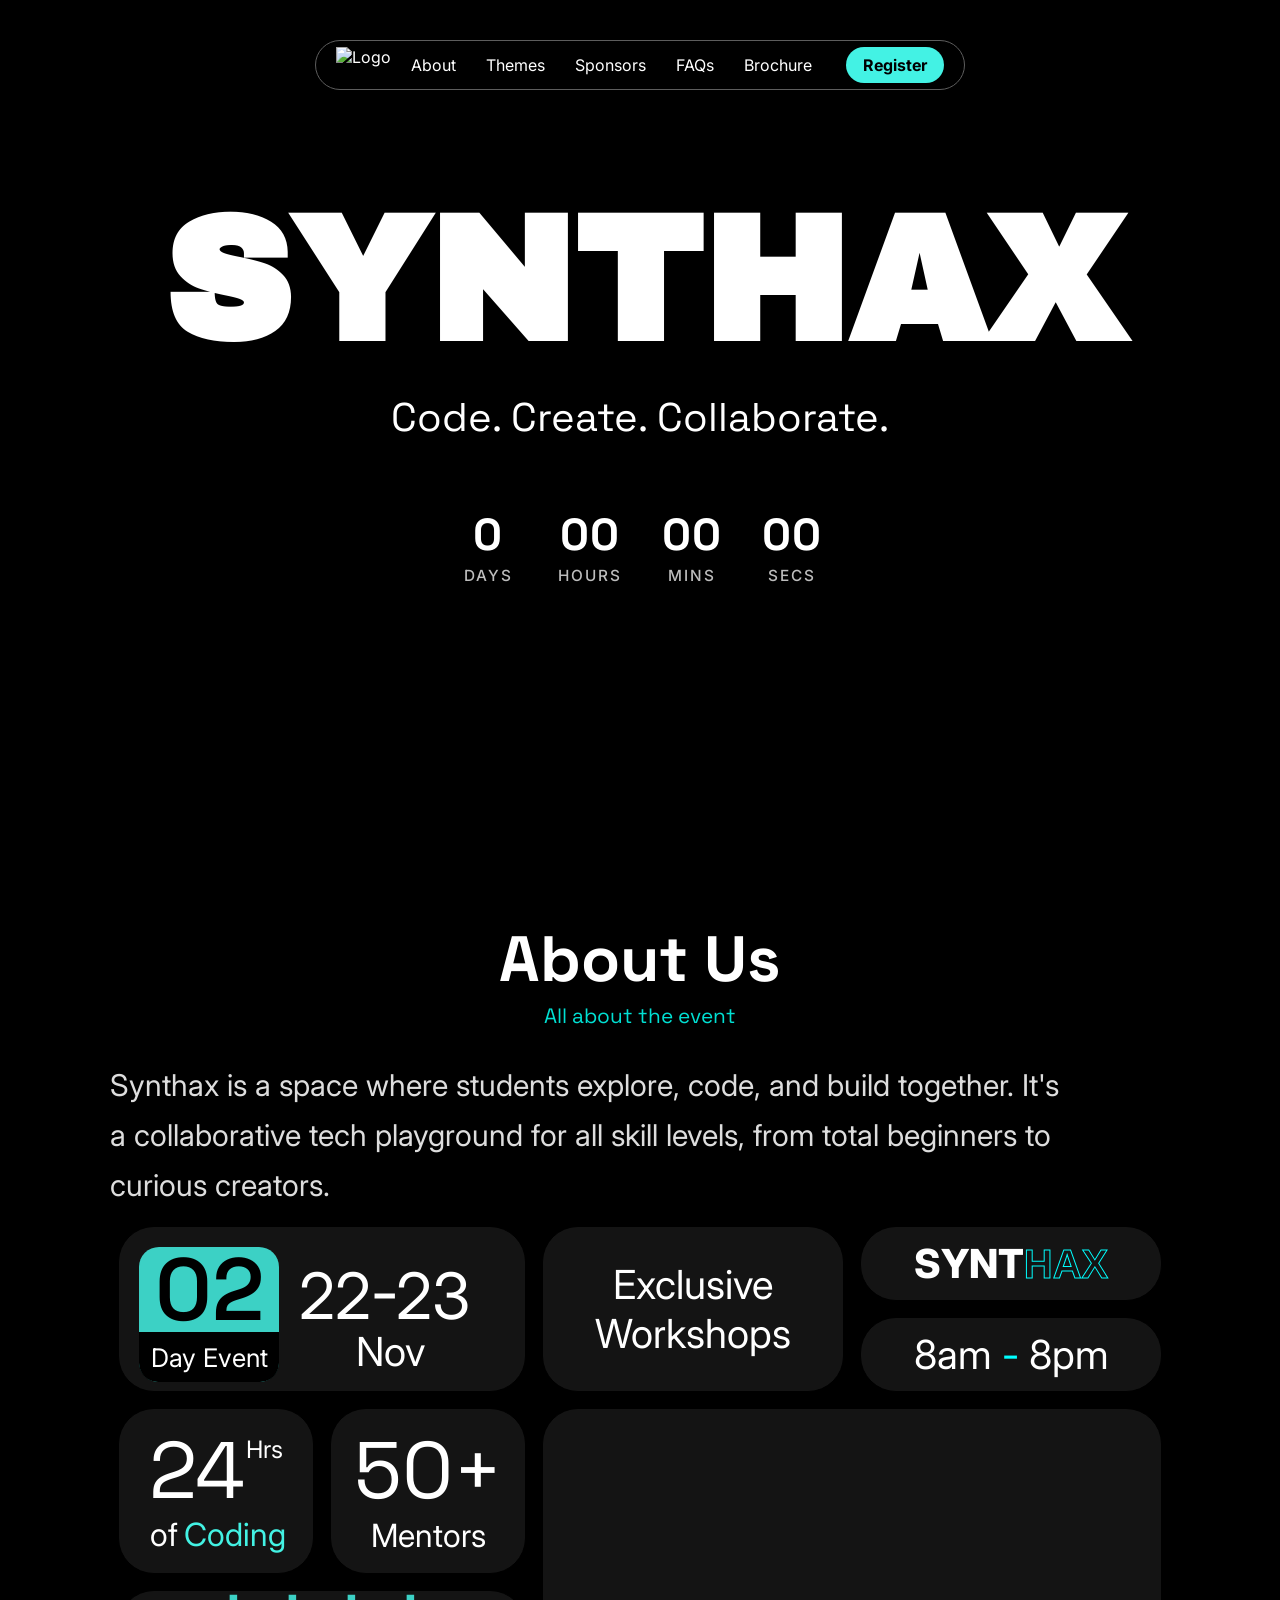
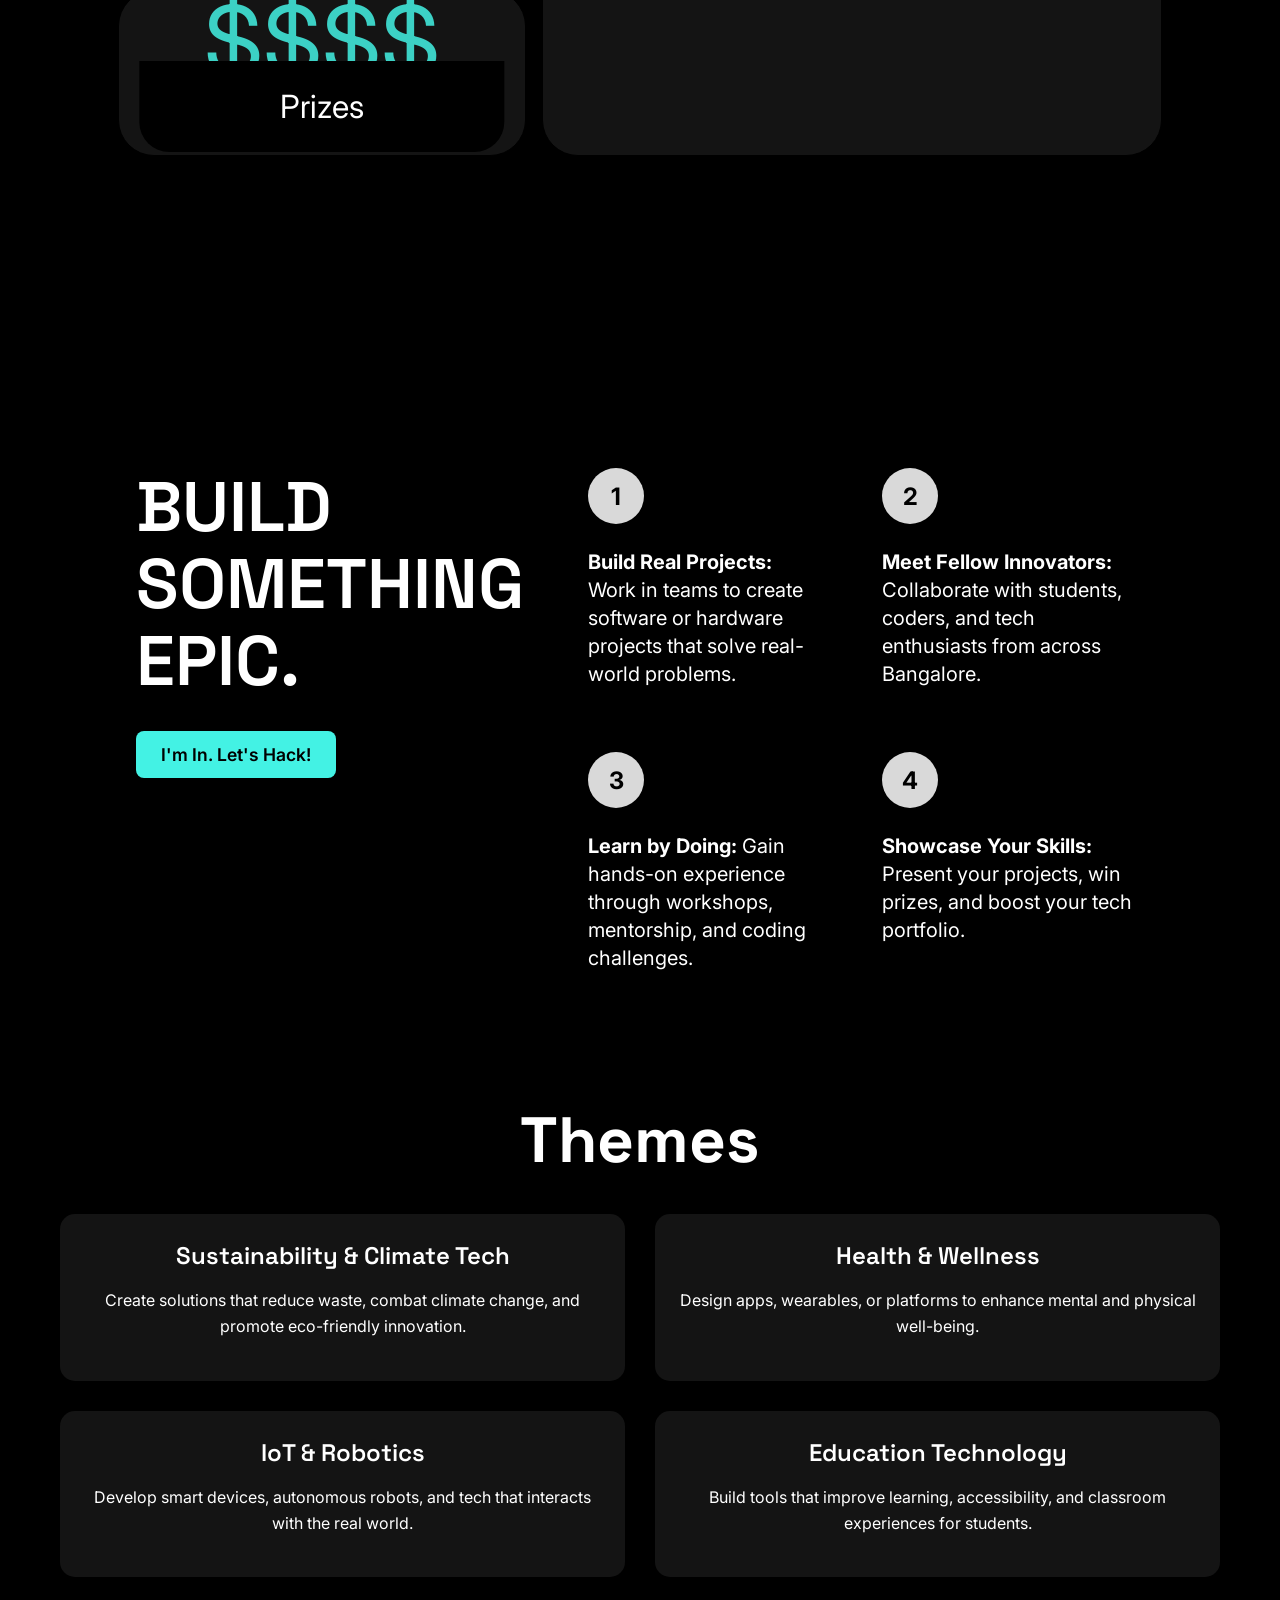
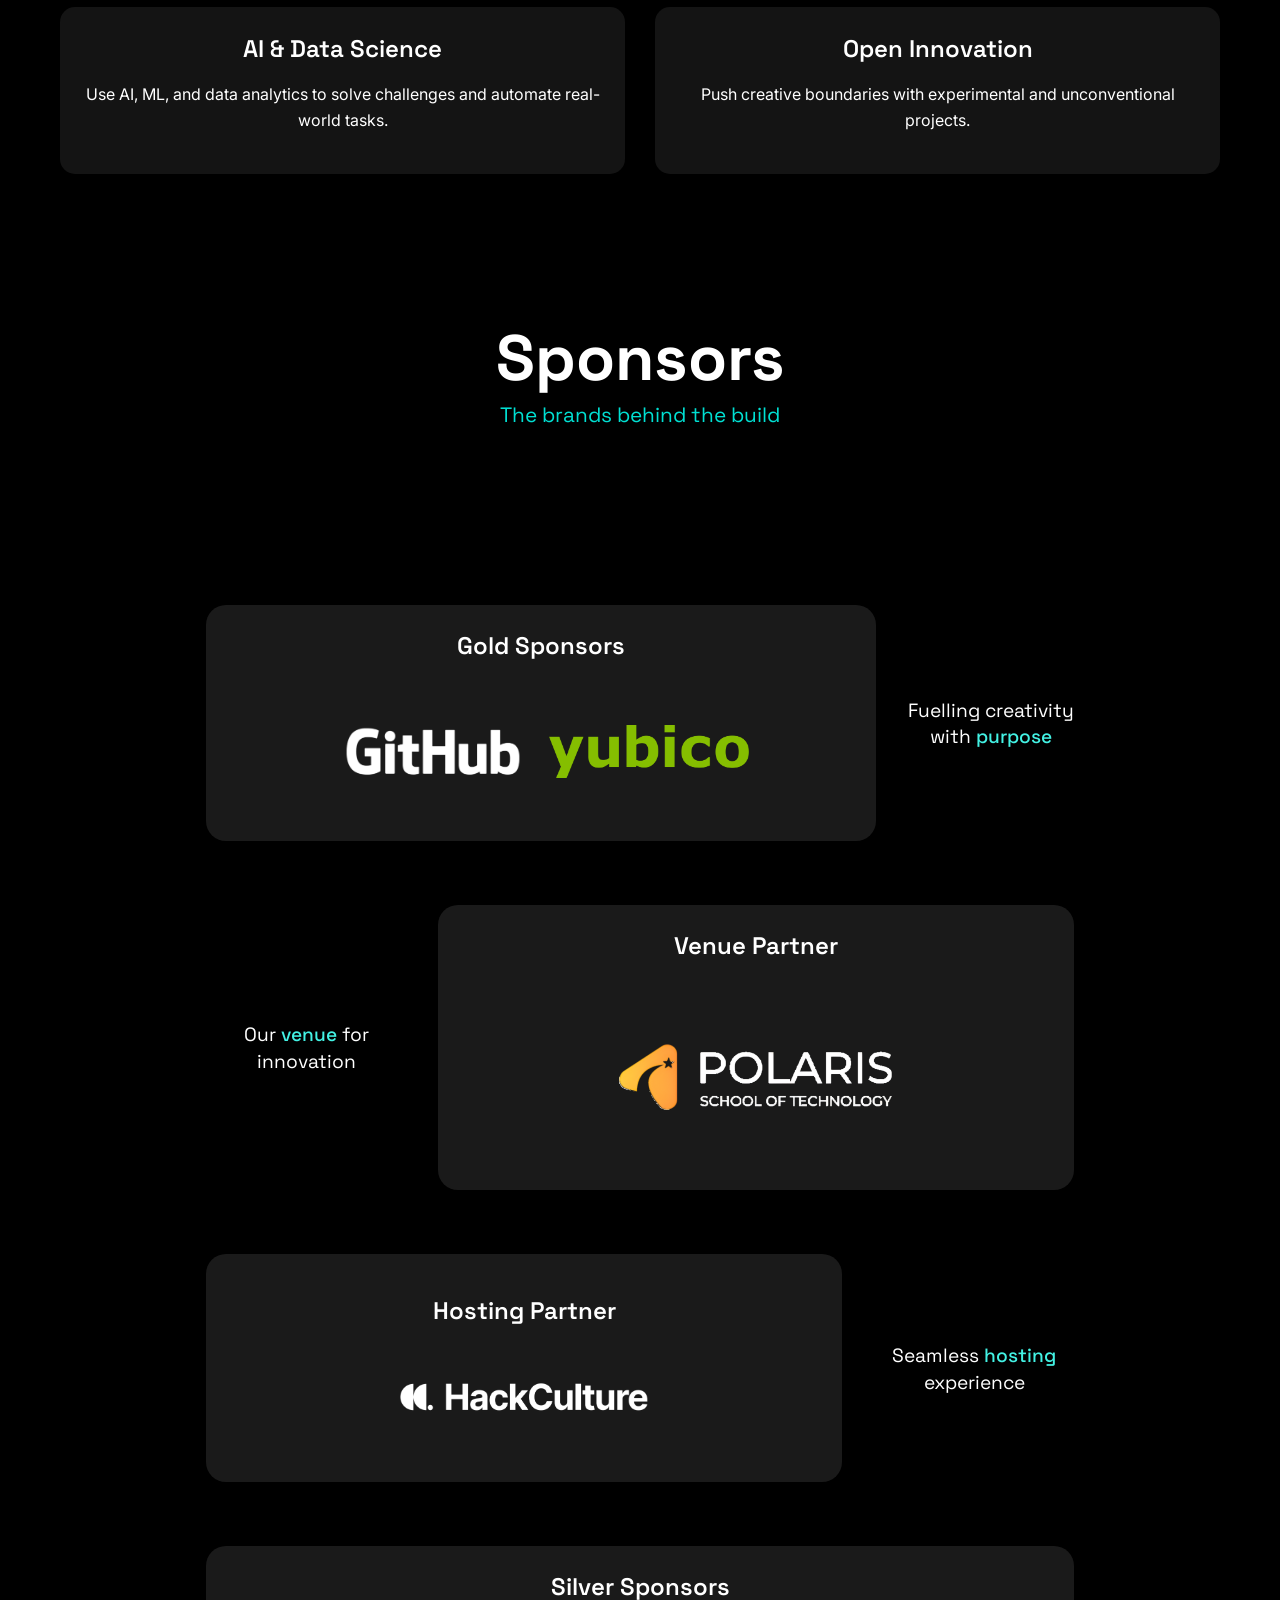
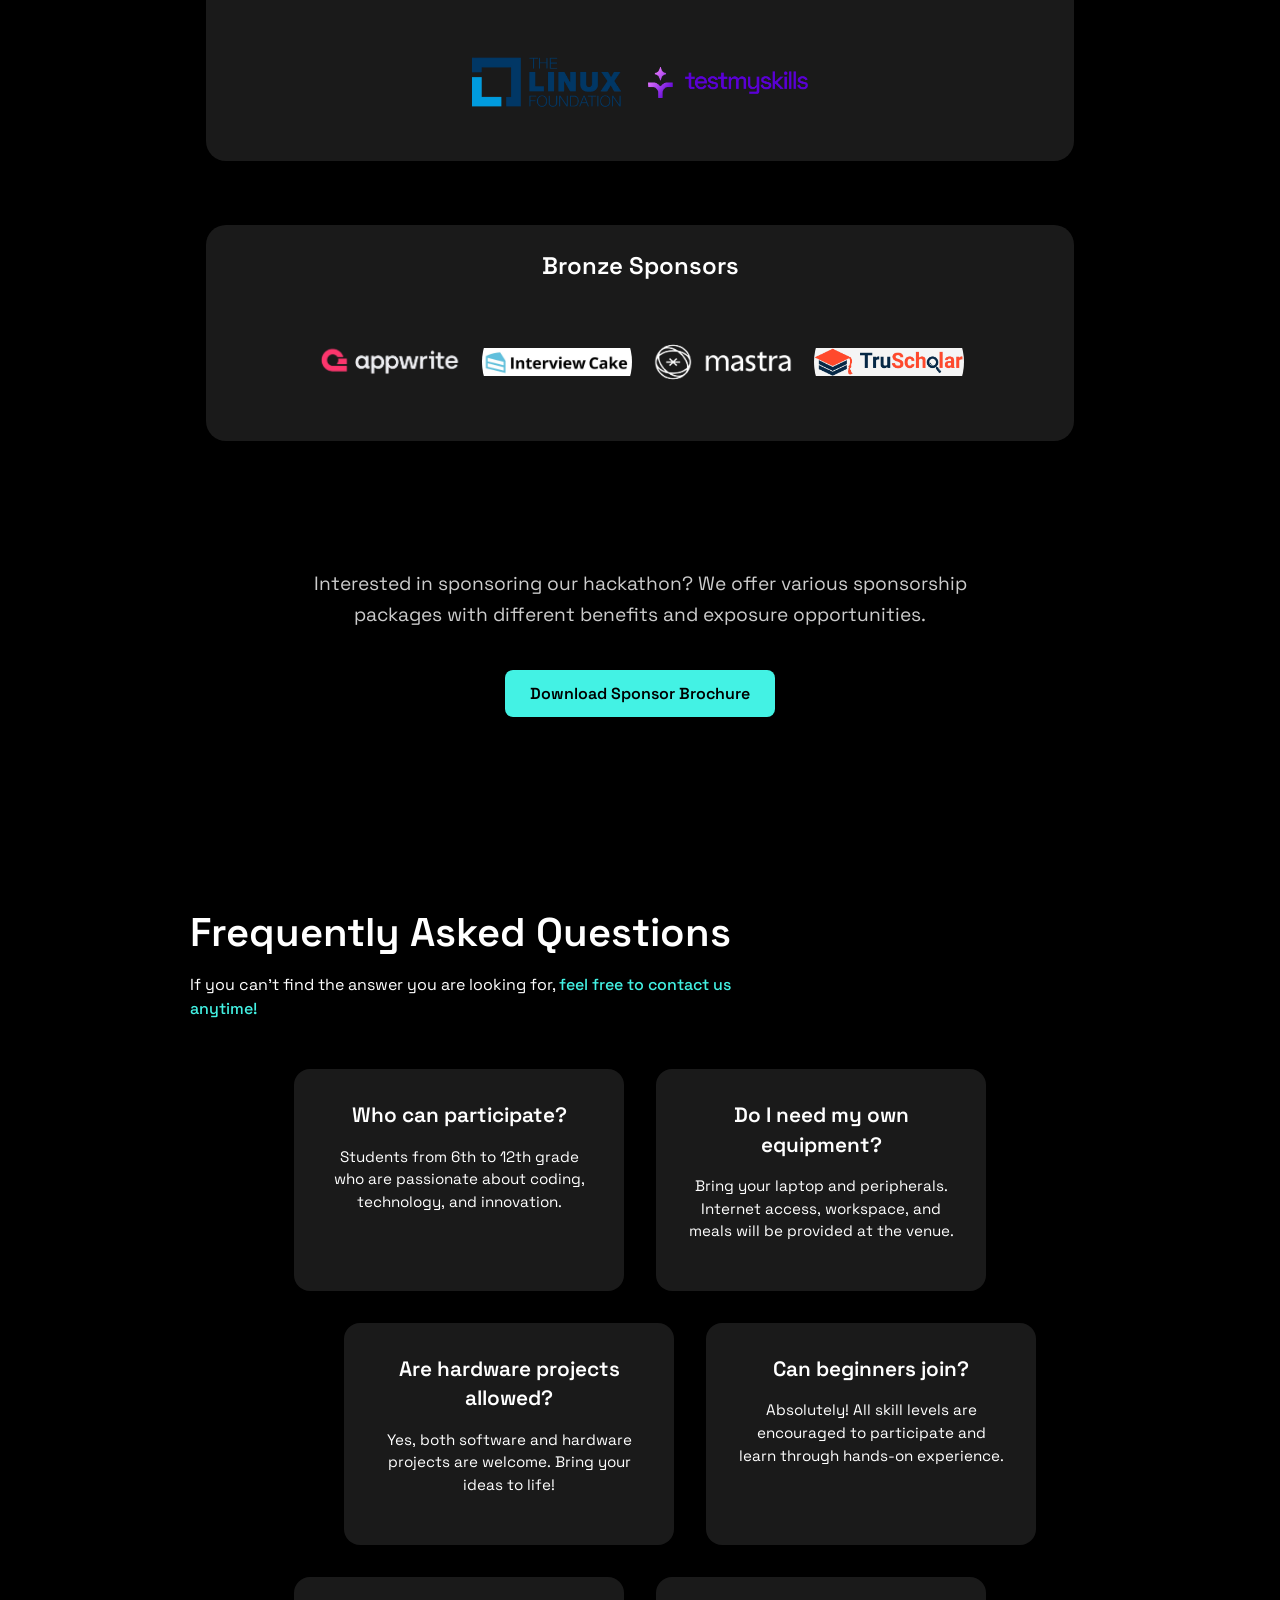
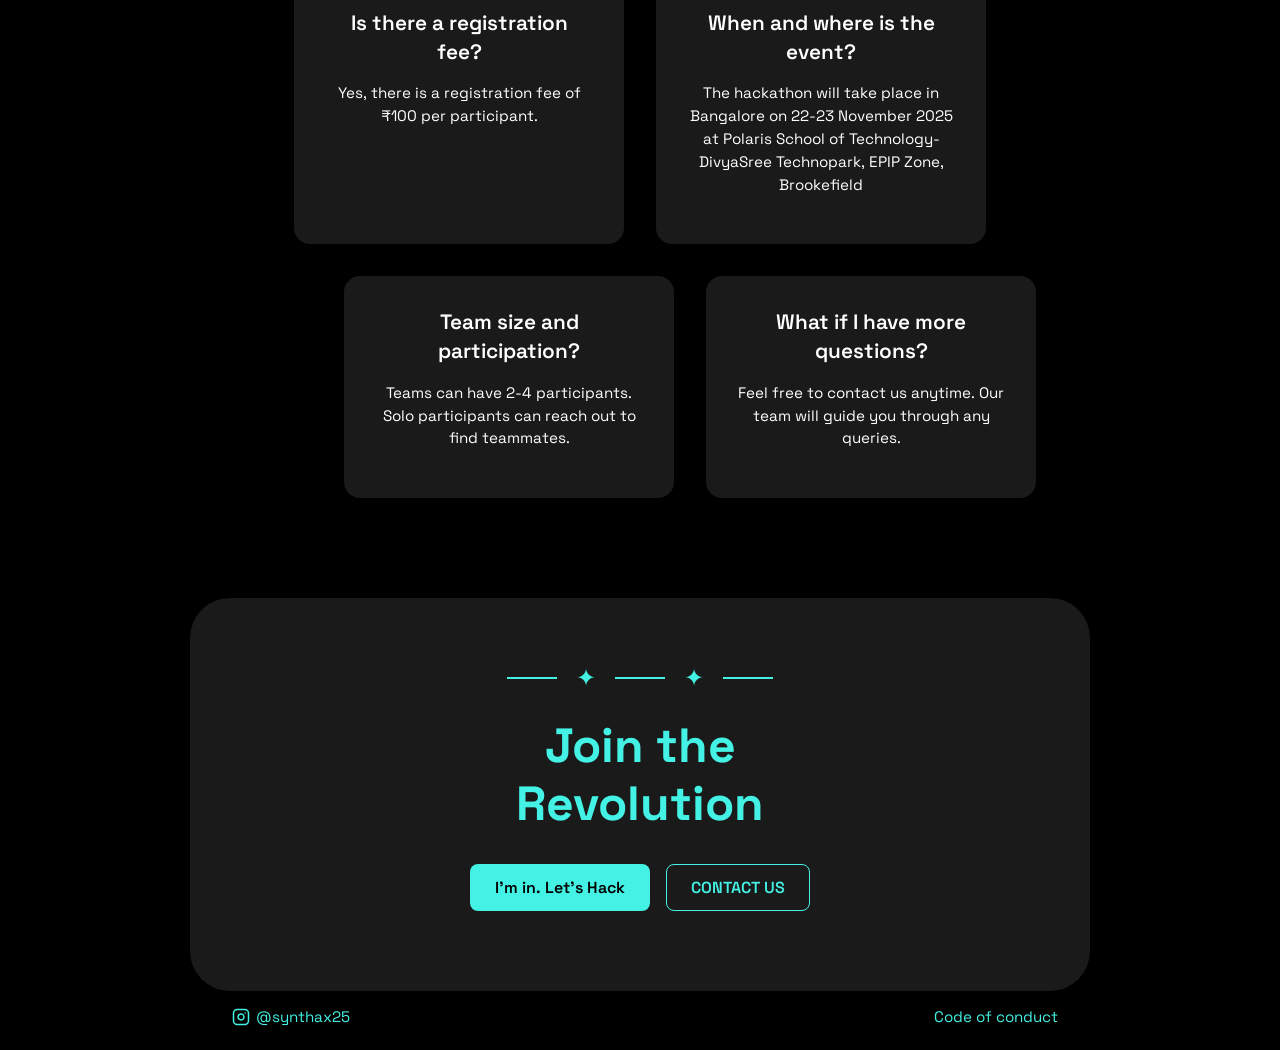
==== index.html @ 72130314 "modified:   index.html 	new file:   tms.png" ====
<!DOCTYPE html>
<html lang="en">

<head>
    <meta charset="UTF-8" />
    <meta name="viewport" content="width=device-width, initial-scale=1.0" />
    <title>Synthax Hackathon 2025 | Student Coding Event in Bangalore</title>
    <meta name="description" content="Join Synthax Hackathon 2025 in Bangalore – a student-led coding event with 24 hours of innovation, prizes, workshops, and networking. Perfect for students & young coders." />
    <meta name="keywords" content="hackathon, student hackathon, coding event, Synthax.Tech, Bangalore, programming, technology, innovation" />
    <meta name="author" content="Synthax.Tech Team" />
    <meta name="robots" content="index, follow" />
    <meta property="og:title" content="Synthax.Tech Bangalore's First Student Hosted Hackathon" />
    <meta property="og:description" content="Join Synthax.Tech's inaugural hackathon in Bangalore, organized by students for students. Showcase your coding skills and creativity." />
    <meta property="og:url" content="https://www.synthax.tech" />
    <meta property="og:type" content="website" />
    <meta name="twitter:title" content="Synthax.Tech Bangalore's First Student Hosted Hackathon" />
    <meta name="twitter:description" content="Join Synthax.Tech's inaugural hackathon in Bangalore, organized by students for students. Showcase your coding skills and creativity." />
    <meta name="twitter:creator" content="@syntHaxHIS" />
    <link rel="icon" href="favicon.ico" type="image/png" />
    <link rel="stylesheet" href="style.css" />
    <script defer src="script.js"></script>
    <script type="application/ld+json">
{
  "@context": "https://schema.org",
  "@type": "Event",
  "name": "Synthax Hackathon 2025",
  "startDate": "2025-11-22T08:00",
  "endDate": "2025-11-23T20:00",
  "eventAttendanceMode": "https://schema.org/OfflineEventAttendanceMode",
  "eventStatus": "https://schema.org/EventScheduled",
  "location": {
    "@type": "Place",
    "name": "Bangalore, India",
    "address": {
      "@type": "PostalAddress",
      "addressLocality": "Bangalore",
      "addressRegion": "KA",
      "addressCountry": "IN"
    }
  },
  "image": ["https://www.synthax.tech/logo.png"],
  "description": "Synthax Hackathon 2025 is a student-led hackathon in Bangalore. 24 hours of coding, innovation, prizes, and workshops for students.",
  "organizer": {
    "@type": "Organization",
    "name": "Synthax.Tech",
    "url": "https://www.synthax.tech"
  }
}
</script>

</head>

<body>
    <div class="scroll-progress"></div>
    <header class="navbar">
        <img src="logo.png" alt="Logo" class="logo" />

        <nav id="nav-links">
            <a href="#about">About</a>
            <a href="#themes">Themes</a>
            <a href="#sponsors">Sponsors</a>
            <a href="#faq">FAQs</a>
            <a href="brochure.html">Brochure</a>
        </nav>

                <a href="reg.html" class="register">Register</a>

        <div class="menu-toggle" id="menu-toggle">
            ☰
        </div>
    </header>
    <main class="hero">
        <div class="glitch-wrapper">
            <h1 class="glitch" data-text="SYNTHAX">SYNTHAX</h1>
            <h2 class="tagline">Code. Create. Collaborate.</h2>
            <div class="timer-wrapper">
                <div class="timer">
                    <div class="timer-segment">
                        <span class="timer-value" id="timer-days">26</span>
                        <span class="timer-label">DAYS</span>
                    </div>
                    <div class="timer-segment">
                        <span class="timer-value" id="timer-hours">14</span>
                        <span class="timer-label">HOURS</span>
                    </div>
                    <div class="timer-segment">
                        <span class="timer-value" id="timer-mins">56</span>
                        <span class="timer-label">MINS</span>
                    </div>
                    <div class="timer-segment">
                        <span class="timer-value" id="timer-secs">39</span>
                        <span class="timer-label">SECS</span>
                    </div>
                </div>
            </div>
        </div>
    </main>
    <div class="about" id="about">
        <h1>About Us</h1>
        <h2>All about the event</h2>
        <p class="about-text">Synthax is a space where students explore, code, and build together. It's
            <br/> a collaborative tech playground for all skill levels, from total beginners to 
            <br/> curious creators.</p>
        <div class="bento-grid">
            <div class="box box1">
                <div class="event-date">
                    <span class="number">02</span>
                </div>
                <div class="event-day">
                    <span class="day">Day Event</span>
                </div>
                <div class="date-range">
                    22-23</div>
                <div class="month">Nov</div>
            </div>
            <div class="box box2">
                <div class="workshops">Exclusive
                    <br/>Workshops</div>
            </div>
            <div class="box box3">
                <div class="synt">SYNT<span class="hax">HAX</span></div>
            </div>
            <div class="box box4">
                <div class="code-block">8am <span class="blue"> - </span>8pm</div>
            </div>
            <div class="box box5">
                <div class="stat g">
                    <span class="sixteen">24</span>
                    <span class="hrs">Hrs</span>
                <span class="of">of</span><span class="teal">Coding</span></span>
            </div>
            <div class="stat h">
                <span class="big-text">24</span>
            
            <span class="label">Hrs of Coding</span>
        </div>
            </div>
            <div class="box box6">
                <div class="stat">
                    <span class="big-text">50+</span>
                </div>
                <span class="label">Mentors</span>
            </div>
            <div class="box box7">
                <div class="cash">$$$$
                    <br> </div>
                <div class="prizes">
                    <span>Prizes</span>
                </div>

            </div>
            <div class="box box8">
                <div class="location-title"></div>
                <div class="map-embed">
                    <iframe src="https://www.google.com/maps/embed?pb=!1m18!1m12!1m3!1d3888.045832008788!2d77.72018360865607!3d12.968919114888273!2m3!1f0!2f0!3f0!3m2!1i1024!2i768!4f13.1!3m3!1m2!1s0x3bae6d829c7d1917%3A0xa4189b2d62dabf61!2sPolaris%20School%20of%20Technology!5e0!3m2!1sen!2sin!4v1759325416391!5m2!1sen!2sin" style="border:0;width:100%;height:100%" allowfullscreen="" loading="lazy" referrerpolicy="no-referrer-when-downgrade"></iframe>
                </div>
            </div>
            <div class="location-address">
            </div>
        </div>
    </div>
    </div>
    <div style="height: 150px;"></div>
</main>

<section class="epic-section">
    <div class="epic-left">
        <h1 class="epic-heading">BUILD<br />SOMETHING<br />EPIC.</h1>
        <div class="epic-button static">I'm In. Let's Hack!</div>
    </div>
    <div class="epic-right">
        <div class="epic-feature">
            <div class="epic-number">1</div>
            <div class="epic-text">
                <strong>Build Real Projects:</strong> <br />Work in teams to create software or hardware projects that solve real-world problems.
            </div>
        </div>
        <div class="epic-feature">
            <div class="epic-number">2</div>
            <div class="epic-text">
                <strong>Meet Fellow Innovators:</strong> 
                Collaborate with students, coders, and tech enthusiasts from across Bangalore.
            </div>
        </div>
        <div class="epic-feature">
            <div class="epic-number">3</div>
            <div class="epic-text">
                <strong>Learn by Doing:</strong> 
                Gain hands-on experience through workshops, mentorship, and coding challenges.
            </div>
        </div>
        <div class="epic-feature">
            <div class="epic-number">4</div>
            <div class="epic-text">
                <strong>Showcase Your Skills:</strong> Present your projects, win prizes, and boost your tech portfolio.
            </div>
        </div>
    </div>
</section>  

<section class="themes reveal" id="themes">
  <div class="themes-inner">
        <h1>Themes</h2>
        <div class="themes-grid">
          <div class="theme-card">
            <h3>Sustainability & Climate Tech</h3>
            <p>Create solutions that reduce waste, combat climate change, and promote eco-friendly innovation.</p>
          </div>
          <div class="theme-card">
            <h3>Health & Wellness</h3>
            <p>Design apps, wearables, or platforms to enhance mental and physical well-being.</p>
          </div>
          <div class="theme-card">
            <h3>IoT & Robotics</h3>
            <p>Develop smart devices, autonomous robots, and tech that interacts with the real world.</p>
          </div>
          <div class="theme-card">
            <h3>Education Technology</h3>
            <p>Build tools that improve learning, accessibility, and classroom experiences for students.</p>
          </div>
          <div class="theme-card">
            <h3>AI & Data Science</h3>
            <p>Use AI, ML, and data analytics to solve challenges and automate real-world tasks.</p>
          </div>
          <div class="theme-card">
            <h3>Open Innovation</h3>
            <p>Push creative boundaries with experimental and unconventional projects.</p>
          </div>
        </div>
  </div>
</section>

<div class="sponsors" id="sponsors">
    <h1>Sponsors</h1>
    <h2>The brands behind the build</h2>
            <div class="sponsor-group lower">
          
         
        </div>
      </section>
      
      <section class="sponsors-tiered">
        <div class="tier-group">
          <div class="tier-card">
            <h3>Gold Sponsors</h3>
            <div class="tier-logos" style="justify-content:center">
                <img src="github.png" alt="Gold Sponsor - github" class="logo-image logo-gold" />
              <img src="yubico.png" alt="Gold Sponsor - Yubico" class="logo-image logo-gold" />

            </div>
          </div>
          <p class="tier-tagline">
            Fuelling creativity<br />
            with <span class="highlighted">purpose</span>
          </p>
        </div>
        <div class="tier-group">
          <p class="tier-tagline">Our <span class="highlighted">venue</span> for innovation</p>
          <div class="tier-card tier-large tier-venue">
            <h3>Venue Partner</h3>
            <div class="tier-logos" style="justify-content:center">
              <img src="polaris.png" alt="Venue Partner - Polaris" class="logo-image logo-venue" />
            </div>
          </div>
        </div>
        <div class="tier-group">
          <div class="tier-card tier-large">
            <h3>Hosting Partner</h3>
            <div class="tier-logos" style="justify-content:center">
              <img src="hc.png" alt="Hosting Partner - HC" class="logo-image" />
            </div>
          </div>
          <p class="tier-tagline">Seamless <span class="highlighted">hosting</span> experience</p>
        </div>
      
        <div class="tier-card">
          <h3>Silver Sponsors</h3>
            <div class="tier-logos" style="justify-content:center">
              <img src="linux.png" alt="Silver Sponsor - Linux" class="logo-image logo-silver" />
              <img src="tms.png" alt="Silver Sponsor - Linux" class="logo-image logo-silver" style="border-radius: 290px;"/>
            </div>
        </div>
      
        <div class="tier-card">
          <h3>Bronze Sponsors</h3>
            <div class="tier-logos" style="justify-content:center">
              <img src="appwrite.png" alt="Bronze Sponsor - Appwrite" class="logo-image logo-bronze" />
              <img src="ic.png" alt="Bronze Sponsor - InterviewCake" class="logo-image logo-bronze" style="border-radius: 290px;" />
              <img src="mastra.png" alt="Bronze Sponsor - Mastra" class="logo-image logo-bronze" />
              <img  src="tru.png"  alt="Bronze Sponsor - TruScholar" class="logo-image logo-bronze" style="border-radius: 290px;"/>
            </div>
        </div>
      </section>
    <section class="become-sponsor">
        <p class="become-text">
            Interested in sponsoring our hackathon? We offer various sponsorship packages with different benefits and exposure opportunities.
        </p>
        <a href="https://drive.google.com/file/d/1bqvl2aUll7sBATWtuK2T4VFE9fd-SsVc/view?usp=drive_link" class="sponsor-button" target="_blank">Download Sponsor Brochure</a>
    </section>
<section class="faq-section" id="faq">
    <div class="faq-wrapper">
        <h1 class="faq-title">Frequently Asked Questions</h2>
            <p class="faq-subtitle">
                If you can't find the answer you are looking for,
                <span class="highlighted"> feel free to contact us anytime!</span>
            </p>
        <div class="faq-grid-row">
            <div class="faq-row">
                <div class="faq-box">
                    <h3>Who can participate?</h3>
                    <p>Students from 6th to 12th grade who are passionate about coding, technology, and innovation.</p>
                </div>
                <div class="faq-box">
                    <h3>Do I need my own equipment?</h3>
                    <p>Bring your laptop and peripherals. Internet access, workspace, and meals will be provided at the venue.</p>
                </div>
            </div>

            <div class="faq-row offset">
                <div class="faq-box">
                    <h3>Are hardware projects allowed?</h3>
                    <p>Yes, both software and hardware projects are welcome. Bring your ideas to life!</p>
                </div>
                <div class="faq-box">
                    <h3>Can beginners join?</h3>
                    <p>Absolutely! All skill levels are encouraged to participate and learn through hands-on experience.</p>
                </div>
            </div>

            <div class="faq-row">
            <div class="faq-box">
                <h3>Is there a registration fee?</h3>
                <p>Yes, there is a registration fee of ₹100 per participant.</p>
            </div>
                <div class="faq-box">
                    <h3>When and where is the event?</h3>
                    <p>The hackathon will take place in Bangalore on 22-23 November 2025 at Polaris School of Technology- DivyaSree Technopark, EPIP Zone, Brookefield</p>
                </div>
            </div>

            <div class="faq-row offset">
                <div class="faq-box">
                    <h3>Team size and participation?</h3>
                    <p>Teams can have 2-4 participants. Solo participants can reach out to find teammates.</p>
                </div>
                <div class="faq-box">
                    <h3>What if I have more questions?</h3>
                    <p>Feel free to contact us anytime. Our team will guide you through any queries.</p>
                </div>
            </div>
        </div>
    </div>
</section>
    <footer class="footer-section">
        <div class="footer-dark">
            <div class="footer-deco">
                <span></span>
                <span class="star">✦</span>
                <span></span>
                <span class="star">✦</span>
                <span></span>
            </div>
            <h2 class="footer-title">Join the<br />Revolution</h2>
            <div class="footer-buttons">
                <a href="reg.html" class="btn-filled">I'm in. Let's Hack</a>
                <a href="mailto:contact@synthax.tech" class="btn-outline">CONTACT US</a>
            </div>
        </div>
        <div class="footer-bottom">
            <a href="https://www.instagram.com/synthax25" class="footer-link" target="_blank" rel="noopener" aria-label="Instagram" style="margin-left:10px;display:inline-flex;align-items:center;gap:6px">
              <svg xmlns="http://www.w3.org/2000/svg" width="18" height="18" viewBox="0 0 24 24" fill="none" stroke="currentColor" stroke-width="2" stroke-linecap="round" stroke-linejoin="round">
                <rect x="2" y="2" width="20" height="20" rx="5" ry="5"></rect>
                <path d="M16 11.37A4 4 0 1 1 12.63 8 4 4 0 0 1 16 11.37z"></path>
                <line x1="17.5" y1="6.5" x2="17.5" y2="6.5"></line>
              </svg>
              <span>@synthax25</span>
              <a href="https://synthax25.notion.site/Synthax-Hackathon-2025-Code-of-Conduct-6da0e6938f704ed3a2701952a38327e9?source=copy_link" class="footer-link right">Code of conduct</a>
            </a>
        </div>
    </footer>
</body>

</html>
---- style.css ----
@import url('https://fonts.googleapis.com/css2?family=Archivo+Black&family=Inter:ital,opsz,wght@0,14..32,100..900;1,14..32,100..900&family=Space+Grotesk:wght@300..700&display=swap');
body {
	background: black;
	color: #fff;
	font-family: "Inter", sans-serif;
	overflow-x: hidden;
	position: relative;
}

:root {
	--primary-color: mediumslateblue;
	/* Typography System */
	--h1-size: 3.5rem;
	--h2-size: 2.5rem;
	--h3-size: 1.75rem;
	--body-size: 1rem;
	--small-size: 0.875rem;
	--button-size: 1rem;
}

/* Base Typography */
h1 {
	font-size: var(--h1-size);
	font-weight: 700;
	line-height: 1.2;
	margin-bottom: 1.5rem;
}

h2 {
	font-size: var(--h2-size);
	font-weight: 600;
	line-height: 1.3;
	margin-bottom: 1.25rem;
}

h3 {
	font-size: var(--h3-size);
	font-weight: 600;
	line-height: 1.4;
	margin-bottom: 1rem;
}

p {
	font-size: var(--body-size);
	line-height: 1.6;
	margin-bottom: 1rem;
}

/* Button Typography */
.register, .epic-button, .sponsor-button, .btn-filled, .btn-outline {
	font-size: var(--button-size);
	font-weight: 600;
}

main {
	flex: 1;
	display: block;
	position: relative;
	z-index: 1;
}

* {
	box-sizing: border-box;
}

h1, h2, h3 {
	margin: 0;
	font-family: "Space Grotesk", sans-serif;
}

.h{
	display: none;
}

.glitch {
	font-family: "Archivo Black", sans-serif;
	text-transform: uppercase;
	font-size: clamp(3rem, 15vw, 11rem);
	margin: 0;
	color: #fff;
	line-height: 1;
	-webkit-font-smoothing: antialiased;
	-moz-osx-font-smoothing: grayscale;
	position: relative;
	text-align: center;
	width: 100%;
	white-space: nowrap;
}

.tagline {
	font-family: "Space Grotesk", sans-serif;
	font-size: clamp(1.25rem, 4vw, 2.5rem);
	margin: 0;
	color: #fff;
	line-height: 1.2;
	-webkit-font-smoothing: antialiased;
	-moz-osx-font-smoothing: grayscale;
	text-align: center;
	width: 100%;
	white-space: nowrap;
}

.glitch:before {
	content: attr(data-text);
	position: absolute;
	overflow: hidden;
	left: 0;
	color: #000;
	font-family: "Archivo Black", sans-serif;
	transform: translateY(4%);
	text-shadow: 1px -1px 0 #00ffff, 1px -1px 0 #00ffff, -1px 1px 0 #00ffff, 1px 1px 0 #00ffff, 2px -2px 0 #00ffff, 2px -2px 0 #00ffff, -2px 2px 0 #00ffff, 2px 2px 0 #00ffff;
}

.glitch:before, .glitch:after {
	content: attr(data-text);
	position: absolute;
	top: 0;
	width: 100%;
	color: 50px;
	background-color: #000000;
	overflow: hidden;
	clip: rect(auto,auto,auto,auto);
}

.glitch:before {
	left: -2px;
	animation: noise-before 4s infinite linear alternate-reverse;
}

.glitch:after {
	left: 2px;
	animation: noise-after 3s infinite linear alternate-reverse;
}

.glitch-wrapper {
	display: flex;
	flex-direction: column;
	align-items: center;
	justify-content: flex-start;
	gap: 1.5rem;
	width: 100%;
	max-width: 1200px;
	padding: 0 2rem;
	position: relative;
	top: 0;
	left: 0;
	transform: none;
}

.epic-section {
	display: flex;
	justify-content: space-between;
	align-items: flex-start;
	padding: 5rem 10vw;
	margin-top: 2rem;
	color: white;
	background-color: black;
	flex-wrap: wrap;
	gap: 4rem;
	position: relative;
	z-index: 1;
}
.epic-heading {
	font-size: 70px;
	line-height: 1.1;
	margin-bottom: 2rem;
	color: white;
	font-weight: 600;
}

.epic-button {
	background-color: #43f2e4;
	color: black;
	padding: 12px 24px;
	border-radius: 8px;
	border: 1px solid transparent;
	text-decoration: none;
	font-weight: 600;
	font-size: 1.1rem;
	transition: background 0.3s ease;
	cursor: pointer;
}

.epic-button:hover {
	background-color: #2cd4c7;
	transform: translateY(-2px);
	box-shadow: 0 4px 12px rgba(67, 242, 228, 0.2);
}

.epic-right {
	display: grid;
	grid-template-columns: repeat(2,1fr);
	gap: 4rem 2rem;
	flex: 2;
	width: 100%;
}

.epic-feature {
	display: flex;
	flex-direction: column;
	align-items: flex-start;
	text-align: left;
	gap: 1rem;
}

.epic-number {
	background-color: #d9d9d9;
	color: black;
	font-weight: 700;
	border-radius: 50%;
	width: 3.5rem;
	height: 3.5rem;
	display: flex;
	align-items: center;
	justify-content: center;
	font-size: 1.5rem;
	margin-bottom: 0.5rem;
}

.epic-text {
	font-size: 20px;
	line-height: 1.4;
	max-width: 300px;
}

.sponsors {
	max-width: 900px;
	padding-top: 6rem;
	margin-top: 2rem;
	margin: auto;
	text-align: center;
}

h1 {
	font-size: 4rem;
}

h2 {
	color: #00e0d3;
	font-size: 1.2rem;
	font-weight: 400;
	margin-top: 10px;
}


.themes-inner {
  max-width: 1200px;
  margin: 0 auto;
  padding: 50px 20px;
  text-align: center;
}


.themes-grid {
  display: grid;
  grid-template-columns: repeat(2, 1fr);
  grid-gap: 30px;
  margin-top: 40px;
}

.theme-card {
  background-color: rgba(121,121,121,0.17);
  padding: 25px 20px;
  border-radius: 15px;
  box-shadow: 0 4px 10px rgba(0,0,0,0.2);
  transition: transform 0.3s, box-shadow 0.3s;
  color: #ffffff; /* Card text */
}

.theme-card h3 {
  font-size: 1.5rem;
  margin-bottom: 15px;
}

.theme-card p {
  font-size: 1rem;
  line-height: 1.6;
}

.theme-card:hover {
  transform: translateY(-5px);
  box-shadow: 0 8px 20px rgba(0,0,0,0.3);
}

/* Responsive */
@media (max-width: 900px) {
  .themes-grid {
    grid-template-columns: 1fr;
  }
}

.sponsors-extended {
  display: flex;
  flex-direction: column;
  gap: 4rem;
  margin: 6rem auto;
  max-width: 1100px;
  padding: 0 1rem;
  font-family: 'Space Grotesk', sans-serif;
}

.sponsor-group {
  display: flex;
  justify-content: center;
  align-items: center;
  flex-wrap: wrap;
  gap: 2rem;
}

.sponsor-card {
  background-color: #1a1a1a;
  border-radius: 20px;
  padding: 2rem;
  flex: 1 1 300px;
  min-width: 300px;
  text-align: center;
  order: 2;
}

.sponsor-card h3 {
  font-size: 1.5rem;
  color: #fff;
  margin-bottom: 1.5rem;
}

.sponsor-logos {
  display: flex;
  gap: 1rem;
  justify-content: center;
  flex-wrap: wrap;
}

.logo-placeholder {
  background-color: #D9D9D9;
  width: 120px;
  height: 80px;
  border-radius: 12px;
}
.logo-image{width:260px;height:90px;object-fit:contain;background:transparent;border-radius:0;padding:0}
/* Tier-based logo sizing */
.logo-platinum{width:260px;height:160px}
.logo-gold{width:200px;height:130px}
.logo-silver{width:160px;height:110px}
.logo-bronze{width:150px;height:110px}
.logo-venue{width:280px;height:180px}

.sponsor-text-right,
.sponsor-text-left {
  color: #fff;
  font-size: 1.2rem;
  max-width: 200px;
  line-height: 1.4;
  text-align: center;
  flex-shrink: 0;
}

.sponsor-text-right {
  order: 2;
}

.sponsor-text-left {
  order: 1;
}

.lower {
  display: flex;
  flex-direction: row;
  justify-content: center;
  align-items: center;
  flex-wrap: wrap;
  gap: 2rem;
  padding-top: 5rem;
}

.lower .sponsor-text-left {
  order: 1;
}

.lower .sponsor-card {
  order: 2;
}

.highlighted {
  color: #43F2E4;
  font-weight: 500;
}
.sponsors-tiered {
  display: flex;
  flex-direction: column;
  gap: 4rem;
  margin: 6rem auto;
  max-width: 1100px;
  padding: 0 1rem;
  font-family: 'Space Grotesk', sans-serif;
}

.tier-group {
  display: flex;
  justify-content: space-between;
  align-items: center;
  flex-wrap: wrap;
  gap: 2rem;
}

.tier-card {
  background-color: #1a1a1a;
  border-radius: 20px;
  padding: 1.5rem 2rem;
  flex: 1 1 auto;
  text-align: center;
  display: inline-block;
}

.tier-card h3 {
  font-size: 1.5rem;
  color: #fff;
  margin-bottom: 1.5rem;
}

.tier-logos {
  display: flex;
  justify-content: center;
  gap: 1rem;
  flex-wrap: wrap;
  margin-top: 1rem;
}
/* side line used in zigzag groups */
.side-line{display:none}

/* Larger cards for venue and hosting */
.tier-large{padding:2.5rem 2.5rem}
.tier-large .tier-logos{gap:1.5rem}
.tier-large .logo-image{transform:scale(1.05)}
/* Make venue card a bit shorter */
.tier-venue{padding-top:1.5rem;padding-bottom:1.5rem}
/* .logo-image{width:200px;height:120px;object-fit:contain;background:transparent;border-radius:0;padding:0} */

.tier-tagline {
  color: #fff;
  font-size: 1.2rem;
  max-width: 200px;
  text-align: center;
  line-height: 1.4;
}

.logo-placeholder {
  background-color: #D9D9D9;
  width: 90px;
  height: 60px;
  border-radius: 12px;
}

.highlighted {
  color: #43F2E4;
  font-weight: 500;
}

.faq-section {
	background-color: black;
	padding-top: 6rem;
	margin-top: 2rem;
	font-family: 'Space Grotesk', sans-serif;
	color: white;
	padding-bottom: 100px;
}

.faq-wrapper {
	max-width: 1100px;
	margin: 0 auto;
	text-align: left;
}

.faq-title {
	font-size: 2.5rem;
	font-weight: 600;
	margin-bottom: 0.5rem;
}

.faq-subtitle {
	font-size: 1rem;
	color: white;
	margin-bottom: 3rem;
	max-width: 600px;
	line-height: 1.5;
}

.faq-subtitle .highlighted {
	color: #43f2e4;
	font-weight: 500;
}

.faq-grid-row {
	display: flex;
	flex-direction: column;
	gap: 2rem;
}

.faq-row {
	display: flex;
	justify-content: center;
	gap: 2rem;
}

.faq-row.offset {
	margin-left: 100px;
}

.faq-box {
	background-color: #1a1a1a;
	padding: 2rem;
	border-radius: 16px;
	width: 100%;
	max-width: 330px;
	text-align: center;
}

.faq-box h3 {
	font-size: 1.3rem;
	font-weight: 600;
	margin-bottom: 0.8rem;
}

.faq-box p {
	font-size: 0.95rem;
	color: white;
	line-height: 1.5;
}

.footer-section {
	font-family: 'Space Grotesk', sans-serif;
	width: 100%;
	overflow-x: hidden;
}

.footer-dark {
	background-color: #1a1a1a;
	color: #43f2e4;
	text-align: center;
	padding: 4rem 1rem 5rem;
	border-radius: 40px;
	max-width: 1200px;
	margin: 0 auto;
}

.footer-deco {
	display: flex;
	justify-content: center;
	align-items: center;
	gap: 1.2rem;
	margin-bottom: 1.5rem;
	font-size: 1.5rem;
}

.footer-deco span {
	display: inline-block;
	height: 2px;
	width: 50px;
	background-color: #43f2e4;
}

.footer-deco .star {
	background: none;
	font-size: 1.5rem;
	padding: 0;
	width: auto;
	height: auto;
}

.footer-title {
	font-size: 3rem;
	font-weight: 700;
	color: #43f2e4;
	margin-bottom: 2rem;
	line-height: 1.2;
}

.footer-buttons {
	display: flex;
	justify-content: center;
	gap: 1rem;
	flex-wrap: wrap;
}

.btn-filled {
	background-color: #43f2e4;
	color: black;
	padding: 12px 24px;
	border-radius: 8px;
	border: 1px solid transparent;
	font-weight: 600;
	font-size: 1rem;
	cursor: pointer;
}

.btn-filled:hover {
	background-color: #2cd4c7;
	transform: translateY(-2px);
	box-shadow: 0 4px 12px rgba(67, 242, 228, 0.2);
}

.btn-outline {
	background-color: transparent;
	color: #43f2e4;
	padding: 12px 24px;
	border-radius: 8px;
	border: 1px solid #43f2e4;
	font-weight: 600;
	font-size: 1rem;
	cursor: pointer;
}

.btn-outline:hover {
	background-color: rgba(67, 242, 228, 0.1);
	transform: translateY(-2px);
	box-shadow: 0 4px 12px rgba(67, 242, 228, 0.1);
}

.footer-bottom {
	background-color: black;
	display: flex;
	justify-content: space-between;
	padding: 1rem 2rem;
	color: #43f2e4;
	font-size: 0.95rem;
	align-items: center;
	text-align: center;
}

.footer-link {
	text-decoration: none;
	color: #43f2e4;
}

.footer-link.right {
	text-align: right;
}

.about {
	max-width: 1100px;
	padding: 50px 20px;
	margin: 0 auto;
	text-align: center;
	position: relative;
	z-index: 1;
}

h1 {
	font-size: 4rem;
	margin-bottom: -5px;
}

h2 {
	color: #00e0d3;
	font-size: 1.3rem;
	font-weight: 400;
}

.bento-wrapper {
	width: 100%;
	overflow-x: auto;
	padding: 1rem 0;
}

.headline {
	text-align: center;
	font-size: 2.5rem;
	margin-top: 2rem;
	color: white;
}

.timer-wrapper {
	margin-top: 2.5rem;
	width: 100%;
	display: flex;
	justify-content: center;
}

.timer {
	display: flex;
	gap: 2.5rem;
	justify-content: center;
	align-items: flex-end;
}

.timer-segment {
	display: flex;
	flex-direction: column;
	align-items: center;
	min-width: 60px;
}

.timer-value {
	font-family: 'Space Grotesk', sans-serif;
	font-size: clamp(2rem, 5vw, 2.8rem);
	font-weight: 700;
	color: #fff;
	letter-spacing: 1px;
	margin-bottom: 0.2rem;
}

.timer-label {
	font-family: 'Inter', sans-serif;
	font-size: clamp(0.7rem, 1.2vw, 1rem);
	color: #bdbdbd;
	letter-spacing: 2px;
	font-weight: 500;
}

.glass-overlay {
	position: absolute;
	inset: 0;
	display: flex;
	justify-content: center;
	align-items: center;
	backdrop-filter: blur(10px);
	background: rgba(255,255,255,0.1);
	border-radius: 1rem;
	z-index: 2;
	pointer-events: none;
}

.coming-soon-text {
	font-size: 2rem;
	color: white;
	font-weight: bold;
	text-shadow: 0 0 5px rgba(0,0,0,0.5);
}

.page-wrapper {
	display: flex;
	flex-direction: column;
	align-items: center;
	gap: 2rem;
	margin-top: 2rem;
}

.bento-grid {
	display: grid;
	grid-template-columns: repeat(10,90px);
	grid-template-rows: repeat(6,75px);
	gap: 1em;
	margin: 0 auto;
	width: fit-content;
	max-width: 100%;
}

.box {
	border-radius: 36px;
	border: 1px solid #000;
	background: rgba(121,121,121,0.17);
}

.box1 {
	grid-column-start: 1;
	grid-column-end: 5;
	grid-row-start: 1;
	grid-row-end: 3;
	position: relative;
}

.box2 {
	grid-column-start: 5;
	grid-column-end: 8;
	grid-row-start: 1;
	grid-row-end: 3;
	display: flex;
	justify-content: center;
	align-items: center;
}

.box3 {
	grid-column-start: 8;
	grid-column-end: 11;
	grid-row-start: 1;
	grid-row-end: 2;
	display: flex;
	justify-content: center;
	align-items: center;
}

.box4 {
	grid-column-start: 8;
	grid-column-end: 11;
	grid-row-start: 2;
	grid-row-end: 3;
	display: flex;
	justify-content: center;
	align-items: center;
}

.box5 {
	grid-column-start: 1;
	grid-column-end: 3;
	grid-row-start: 3;
	grid-row-end: 5;
	position: relative;
}

.box6 {
	grid-column-start: 3;
	grid-column-end: 5;
	grid-row-start: 3;
	grid-row-end: 5;
	position: relative;
	height: 100%;
	display: flex;
	justify-content: center;
	align-items: center;
}

.box7 {
	grid-column-start: 1;
	grid-column-end: 5;
	grid-row-start: 5;
	grid-row-end: 7;
	position: relative;
}

.box8 {
	grid-column-start: 5;
	grid-column-end: 11;
	grid-row-start: 3;
	grid-row-end: 7;
	display: flex;
	flex-direction: column;
	justify-content: flex-start;
	align-items: center;
	position: relative;
	padding: 10px;
	box-sizing: border-box;
}
.map-embed{position:absolute;inset:10px;border-radius:1rem;overflow:hidden}

.event-date {
	width: 140px;
	height: 135px;
	align-items: center;
	margin-top: 20px;
	margin-left: 20px;
	border-radius: 20px;
	background: rgba(67,242,228,0.85);
	display: flex;
	flex-direction: column;
	justify-content: center;
	align-items: center;
}

.event-day {
	border-radius: 0px 0px 19px 19px;
	background: #000;
	width: 140px;
	height: 50px;
	margin-left: 20px;
	margin-top: -50px;
	display: flex;
	justify-content: center;
	align-items: center;
	flex-shrink: 0;
}

.number {
	font-size: 5.5rem;
	font-weight: 600;
	text-align: center;
	margin-top: -50px;
	color: rgb(0,0,0);
	font-family: "Space Grotesk", sans-serif;
}

.day {
	color: white;
	font-size: 1.6rem;
	text-align: center;
}

.date-bold {
	font-weight: lighter;
}

.date-small {
	font-size: 1.5rem;
}

.date-range {
	color: #ffffff;
	font-size: 4rem;
	position: absolute;
	top: 20px;
	right: 0;
	margin-top: 10px;
	margin-right: 55px;
}

.month {
	color: #ffffff;
	font-size: 2.5rem;
	position: absolute;
	top: 100px;
	right: 90px;
	margin-right: 10px;
}

.workshops {
	color: #ffffff;
	font-size: 2.5rem;
	text-align: center;
}

.synt {
	text-align: center;
	color: #ffffff;
	font-size: 2.5rem;
	font-weight: 800;
}

.code-block {
	text-align: center;
	color: #ffffff;
	font-size: 2.5rem;
}

.hax {
	font-size: 2.5rem;
	font-weight: 900;
	font-family: Arial, sans-serif;
	color: transparent;
	-webkit-text-stroke: 1px cyan;
	text-stroke: 1px cyan;
	font-weight: 850;
}

.sixteen {
	position: absolute;
	top: 0;
	left: 0;
	margin-top: 10px;
	margin-left: 30px;
	color: #ffffff;
	font-size: 5rem;
	font-family: "Space Grotesk", sans-serif;
}

.hrs {
	position: absolute;
	top: 0;
	right: 0;
	margin-top: 26px;
	margin-right: 30px;
	color: #ffffff;
	font-size: 1.5rem;
}

.teal {
	position: absolute;
	bottom: -4px;
	left: 60%;
	transform: translateX(-50%);
	margin-bottom: 23px;
	color: #43f2e4;
	font-size: 2rem;
}

.of {
	position: absolute;
	bottom: -4px;
	left: 23%;
	transform: translateX(-50%);
	margin-bottom: 23px;
	color: #ffffff;
	font-size: 2rem;
}

.big-text {
	color: #ffffff;
	position: absolute;
	top: 37%;
	left: 50%;
	transform: translate(-50%,-50%);
	font-size: 5rem;
	font-family: "Space Grotesk", sans-serif;
}

.label {
	color: #ffffff;
	position: absolute;
	top: 65%;
	left: 50%;
	transform: translateX(-50%);
	font-size: 2rem;
	white-space: nowrap;
}

.prizes {
  border-radius: 0px 0px 30px 30px;
  background: #000;
  width: 90%; /* or any relative width you want */
  aspect-ratio: 4 / 1; /* maintains width:height ratio of 3:1 */
  position: absolute;
  bottom: 3px;
  left: 50%;
  transform: translateX(-50%);
  flex-shrink: 0;
  color: #ffffff;
  font-size: 2rem;
  display: flex;
  justify-content: center;
  align-items: center;
  text-align: center;
}


.cash {
  position: absolute;
  top: 30%;
  left: 50%;
  transform: translate(-50%,-50%);
  font-size: 6rem;
  color: rgba(67,242,228,0.85);
  text-align: center;
overflow: hidden;
white-space: nowrap;
}

.location-title {
	position: absolute;
	top: 10px;
	left: 50%;
	transform: translateX(-50%);
	font-size: 2rem;
	color: #ffffff;
	text-align: center;
}

.location-address {
	position: absolute;
	right: 10px;
	bottom: 140px;
	font-size: 1.2rem;
	color: #ffffff;
	text-align: right;
	text-align: left;
}

.about-text {
	color: #DDD;
	font-family: Inter;
	font-size: 30px;
	font-style: normal;
	font-weight: 400;
	line-height: 50px; /* 138.889% */
	text-align: left;
}

.blue {
	color: #00ffff;
}

.menu-toggle {
	display: none;
	font-size: 2rem;
	cursor: pointer;
	color: white;
}

.bento-grid {
	display: grid;
	grid-template-columns: repeat(10,90px);
	grid-template-rows: repeat(6,75px);
	gap: 1em;
	margin: 0 auto;
	width: fit-content;
	max-width: 100%;
	padding: 0;
}

.become-sponsor {
	text-align: center;
	padding: 2rem 2rem 4rem 2rem;
	background-color: black;
	color: white;
	font-family: 'Space Grotesk', sans-serif;
}

.become-title {
	font-size: 2.8rem;
	margin-bottom: 1.5rem;
	font-weight: 700;
}

.become-text {
	font-size: 1.2rem;
	max-width: 700px;
	margin: 0 auto 2.5rem;
	line-height: 1.6;
	color: #ccc;
}

.sponsor-button {
	background-color: #43f2e4;
	color: black;
	padding: 12px 24px;
	border-radius: 8px;
	border: 1px solid transparent;
	font-size: 1rem;
	font-weight: 600;
	text-decoration: none;
	display: inline-block;
	transition: background 0.3s;
	cursor: pointer;
}

.sponsor-button:hover {
	background-color: #2cd4c7;
	transform: translateY(-2px);
	box-shadow: 0 4px 12px rgba(67, 242, 228, 0.2);
}


@keyframes noise-before {
	0% {
		clip: rect(61px,9999px,52px,0);
	}

	5% {
		clip: rect(33px,9999px,144px,0);
	}

	10% {
		clip: rect(121px,9999px,115px,0);
	}

	15% {
		clip: rect(144px,9999px,162px,0);
	}

	20% {
		clip: rect(62px,9999px,180px,0);
	}

	25% {
		clip: rect(34px,9999px,42px,0);
	}

	30% {
		clip: rect(147px,9999px,179px,0);
	}

	35% {
		clip: rect(99px,9999px,63px,0);
	}

	40% {
		clip: rect(188px,9999px,122px,0);
	}

	45% {
		clip: rect(154px,9999px,14px,0);
	}

	50% {
		clip: rect(63px,9999px,37px,0);
	}

	55% {
		clip: rect(161px,9999px,147px,0);
	}

	60% {
		clip: rect(109px,9999px,175px,0);
	}

	65% {
		clip: rect(157px,9999px,88px,0);
	}

	70% {
		clip: rect(173px,9999px,131px,0);
	}

	75% {
		clip: rect(62px,9999px,70px,0);
	}

	80% {
		clip: rect(24px,9999px,153px,0);
	}

	85% {
		clip: rect(138px,9999px,40px,0);
	}

	90% {
		clip: rect(79px,9999px,136px,0);
	}

	95% {
		clip: rect(25px,9999px,34px,0);
	}

	100% {
		clip: rect(173px,9999px,166px,0);
	}
}

@keyframes noise-after {
	0% {
		clip: rect(26px,9999px,33px,0);
	}

	5% {
		clip: rect(140px,9999px,198px,0);
	}

	10% {
		clip: rect(184px,9999px,89px,0);
	}

	15% {
		clip: rect(121px,9999px,6px,0);
	}

	20% {
		clip: rect(181px,9999px,99px,0);
	}

	25% {
		clip: rect(154px,9999px,133px,0);
	}

	30% {
		clip: rect(134px,9999px,169px,0);
	}

	35% {
		clip: rect(26px,9999px,187px,0);
	}

	40% {
		clip: rect(147px,9999px,137px,0);
	}

	45% {
		clip: rect(31px,9999px,52px,0);
	}

	50% {
		clip: rect(191px,9999px,109px,0);
	}

	55% {
		clip: rect(74px,9999px,54px,0);
	}

	60% {
		clip: rect(145px,9999px,75px,0);
	}

	65% {
		clip: rect(153px,9999px,198px,0);
	}

	70% {
		clip: rect(99px,9999px,136px,0);
	}

	75% {
		clip: rect(118px,9999px,192px,0);
	}

	80% {
		clip: rect(1px,9999px,83px,0);
	}

	85% {
		clip: rect(145px,9999px,98px,0);
	}

	90% {
		clip: rect(121px,9999px,154px,0);
	}

	95% {
		clip: rect(156px,9999px,44px,0);
	}

	100% {
		clip: rect(67px,9999px,122px,0);
	}
}

@media (min-width: 768px) {
	#nav-links {
		display: flex;
		gap: 30px;
	}
}

@media (max-width: 768px) {
	.navbar {
		display: grid;
		grid-template-columns: 1fr auto 1fr;
		align-items: center;
		padding: 0 20px;
		margin: 20px auto;
	}

	.logo {
		justify-self: start;
	}

	.register {
		justify-self: center;
		align-self: center;
		background-color: #43f2e4;
		color: black;
		font-size: 14px;
		padding: 8px 20px;
		border-radius: 50px;
		text-decoration: none;
		display: flex;
		align-items: center;
		justify-content: center;
		height: 36px;
		margin: 0;
		line-height: normal;
	}

	.menu-toggle {
		display: block;
		justify-self: end;
		font-size: 2rem;
		color: white;
		cursor: pointer;
	}

	#nav-links {
		display: none;
		flex-direction: column;
		gap: 20px;
		position: absolute;
		top: 100%;
		right: 0;
		background: rgba(0,0,0,0.9);
		padding: 20px;
		border-radius: 0 0 10px 10px;
		width: 200px;
		text-align: center;
		z-index: 10;
	}

	#nav-links.show {
		display: flex;
	}

	.hero {
		padding: 1rem;
	}
	
	.glitch-wrapper {
		gap: 1rem;
	}
}


@media (max-width: 768px) {
	.about {
		padding-bottom: 3rem;
	}

	.about h1 ,.themes-inner h1{
		font-size: 2.5rem;
		margin-bottom: 0.5rem;
	}

	.about h2 ,.themes-inner h2{
		font-size: 1.2rem;
		margin-bottom: 1.5rem;
	}

	.about-text {
		font-size: 15px;
		line-height: 24px;
		padding: 0 20px;
		margin: 0 auto 2rem;
	}

	.bento-grid {
		display: flex;
		flex-direction: column;
		gap: 1.5rem;
		padding: 0 20px;
		width: 100%;
	}

	.box {
		width: 100%;
		min-height: 180px;
		border-radius: 20px;
		background: rgba(255,255,255,0.05);
		box-shadow: 0px 4px 12px rgba(0,0,0,0.3);
		display: flex;
		justify-content: center;
		align-items: center;
	}

	.box1, .box2, .box3, .box4, .box5, .box6, .box7, .box8 {
		flex: none;
	}
	.prizes {
  border-radius: 0px 0px 30px 30px;
  background: #000;
  width: inherit;
  height: 100px;
  position: absolute;
  bottom: 3px;
  left: 50%;
  transform: translateX(-50%);
  flex-shrink: 0;
  color: #ffffff;
  font-size: 2rem;
  display: flex;
  justify-content: center;
  align-items: center;
  text-align: center;
}

}

@media (min-width: 1400px) {
	.about {
		max-width: 1300px;
		padding-top: 14rem;
	}

	.bento-grid {
		gap: 2rem;
	}
}

@media (max-width: 768px) {
	.box1 {
		display: flex;
		flex-direction: column;
		justify-content: center;
		align-items: center;
		position: relative;
		padding: 20px 10px;
	}


	.event-date {
		background: rgba(67,242,228,0.85);
		border-radius: 20px;
        width: 200px;
        height: 140px;
		display: flex;
		justify-content: center;
		align-items: center;
		margin-bottom: 10px;
		margin-right: auto;
	}


	.event-day {
		background: black;
		color: white;
        width: 200px;
		height: 70px;
		font-size: 1rem;
		border-radius: 0 0 20px 20px;
		display: flex;
		justify-content: center;
		align-items: center;
		margin-right: auto;
	}

  .date-range {
    color: white;
    font-size: 5rem;
    margin-top: 5px;
    margin-right: 110px;
  }

  .month {
    font-size: 3rem;
    margin-top: 24px;
    margin-right: 63px;
  }

	.box3{
		display: none;
	}
	.sixteen{
		margin-left: 110px;

	}
	.hrs{
		margin-right: 80px;
	}
	.of{
		left: 35%;
	}
	.teal{
		left: 55%;
	}
}

@media (max-width: 768px) {
	.faq-grid-row {
		display: flex;
		flex-direction: column;
		gap: 1rem;
	}

	.faq-row {
		flex-direction: column;
		gap: 1rem;
		margin-left: 0;
	}

	.faq-box {
		width: 100%;
		max-width: 100%;
		text-align: left;
		cursor: pointer;
		padding: 1.5rem;
	}

	.faq-box p {
		display: none;
		margin-top: 10px;
	}

	.faq-box.active p {
		display: block;
	}

	.faq-row.offset {
		margin-left: 0;
	}
}

@media (max-width: 768px) {
	.footer-dark {
		padding: 3rem 1rem;
		border-radius: 20px;
		width: 90%;
		margin: 0 auto;
	}

	.footer-title {
		font-size: 2.2rem;
		line-height: 1.2;
	}

	.footer-buttons {
		flex-direction: column;
		gap: 1rem;
		margin-top: 2rem;
	}

	.btn-filled, .btn-outline {
		width: 100%;
		text-align: center;
		padding: 1rem;
		font-size: 1rem;
	}

	.footer-bottom {
		flex-direction: column;
		align-items: center;
		gap: 1rem;
		padding: 1rem;
		font-size: 0.85rem;
		text-align: center;
		align-items: center;
	}

	.footer-link.right {
		text-align: center;
	}
}

@media (min-width: 768px) {
	.about {
		padding-top: 17rem;
	}
}

@media (max-width: 768px) {
	.become-title {
		font-size: 2.2rem;
	}

	.become-text {
		font-size: 1rem;
	}

	.sponsor-button {
		padding: 0.8rem 1.6rem;
		font-size: 0.95rem;
	}
}

::-webkit-scrollbar {
  width: 12px;
}

::-webkit-scrollbar-track {
  background: #111; 
  border-radius: 10px;
}

::-webkit-scrollbar-thumb {
  background: linear-gradient(180deg, #43f2e4, #00e0d3);
  border-radius: 10px;
}

::-webkit-scrollbar-thumb:hover {
  background: linear-gradient(180deg, #00e0d3, #43f2e4);
}
@media (max-width: 767px) {
  .bento-grid {
    display: flex;
    flex-direction: column;
    gap: 1.5rem;
    padding: 0 20px;
    width: 100%;
    max-width: 100%;
  }

  .box {
    width: 100%;
    min-height: 180px;
    border-radius: 20px;
    background: rgba(255,255,255,0.05);
    box-shadow: 0px 4px 12px rgba(0,0,0,0.3);
    justify-content: center;
    align-items: center;
  }

  .about-text {
    font-size: 16px;
    line-height: 26px;
    padding: 0 10px;
    margin: 0 auto;
  }

  .epic-section {
    padding: 3rem 1rem;
    align-items: center;
    gap: 3rem;
  }

  .epic-left, .epic-right {
    width: 100%;
  }
}
@media (min-width: 768px) and (max-width: 1199px) {
  .epic-section {
    padding: 4rem 5vw;
  }
}
@media (min-width: 769px) and (max-width: 1199px) {

  .about {
    padding-top: 8rem;
    padding-bottom: 3rem;
  }


  .bento-grid {
    gap: 1rem;
    grid-template-columns: repeat(10, minmax(0, 70px));
    grid-template-rows: repeat(6, minmax(0, 65px));
    padding: 0;
  }

  .box {
    border-radius: 30px;
  }
}
@media (min-width: 769px) and (max-width: 1218px) {
	.event-date{
		width: 100px;
		height: 115px;
	}
	.event-day{
		width: 100px;
	}
	.number{
		font-size: 5rem;
	}
	.day{
		font-size: 1.3rem;
	}
	.date-range{
		font-size: xxx-large;
		top:10px;
		right: -25px;
	}
  .month {
    top: 83px;
    right: 47px;
    font-size: xx-large;
  }
	.workshops{
		font-size: 2.5rem;
	}
	.synt,.hax,.code-block{
		font-size: 2rem;
	}
	.sixteen{
	margin-top: 10px;
    margin-left: 20px;
    font-size: 4rem;
	}
	.hrs{
		margin-top: 26px;
		margin-right: 5px;
		font-size: 1rem;
	}
	.teal,.of{
		font-size: 1.3rem;
		bottom: 5px;
	}
	.label{
		font-size: 1.3rem;
	}
	.big-text{
		font-size: 4rem;
	}
	.cash{
		font-size: 5rem;
	}

}
  


@media (max-width: 600px) {
	/* Your styles for screens <= 600px go here */
	.tagline {
	  top: 45%;
	}
	.epic-right{
		grid-template-columns: repeat(auto-fit, minmax(250px, 1fr));
	  }
}



@media (max-width: 780px) {
	.glitch{
		font-size: 15vw;
	}
	}
	
@media (max-width: 570px) {
	.epic-heading {
		font-size: 50px;
	}
	.glitch-wrapper h2 {
		font-size: 1.5rem;
	}
	}

@media (max-width: 521px) {
	.glitch-wrapper h2 {
		font-size: 1rem;
	}
	.event-date , .event-day , .day ,.tier-tagline{
		display: none;
	}	  
  .month {
    margin-top: -11px;
    margin-right: 68px;
  }
   .date-range {
     margin-top:2px;;
    margin-right: 125px;
    }

		}


@media (min-width: 300px) and (max-width: 446px) {
    .date-range {
        margin-top: 5%;
        margin-right: 30%;
    }
	.month{
        margin-top: 3%;
        margin-right: 18%;
	}
	
}

@media (min-width: 580px) and (max-width: 760px) {
    .date-range {
    font-size: xxx-large;
    }
  .month {
    top: 55%;
    right: 35px;
    font-size: xx-large;
  }

	
}

@media (max-width: 766px) {
.h{
	display: block;
}
.g{
	display: none;
}
}

html {
    scroll-behavior: smooth;
}

/* Enhanced Button Styles */
.register, .epic-button, .sponsor-button, .btn-filled, .btn-outline {
    transition: all 0.3s ease;
    cursor: pointer;
    text-decoration: none;
    display: inline-block;
}

.register {
    background-color: #43f2e4;
    color: black;
    padding: 8px 16px;
    border-radius: 50px;
    border: 1px solid transparent;
}

.register:hover {
    background-color: #2cd4c7;
    transform: translateY(-2px);
    box-shadow: 0 4px 12px rgba(67, 242, 228, 0.2);
}

.epic-button {
    background-color: #43f2e4;
    color: black;
    padding: 12px 24px;
    border-radius: 8px;
    border: 1px solid transparent;
}

.epic-button:hover {
    background-color: #2cd4c7;
    transform: translateY(-2px);
    box-shadow: 0 4px 12px rgba(67, 242, 228, 0.2);
}

.sponsor-button {
    background-color: #43f2e4;
    color: black;
    padding: 12px 24px;
    border-radius: 8px;
    border: 1px solid transparent;
}

.sponsor-button:hover {
    background-color: #2cd4c7;
    transform: translateY(-2px);
    box-shadow: 0 4px 12px rgba(67, 242, 228, 0.2);
}

.btn-filled {
    background-color: #43f2e4;
    color: black;
    padding: 12px 24px;
    border-radius: 8px;
    border: 1px solid transparent;
}

.btn-filled:hover {
    background-color: #2cd4c7;
    transform: translateY(-2px);
    box-shadow: 0 4px 12px rgba(67, 242, 228, 0.2);
}

.btn-outline {
    background-color: transparent;
    color: #43f2e4;
    padding: 12px 24px;
    border-radius: 8px;
    border: 1px solid #43f2e4;
}

.btn-outline:hover {
    background-color: rgba(67, 242, 228, 0.1);
    transform: translateY(-2px);
    box-shadow: 0 4px 12px rgba(67, 242, 228, 0.1);
}

/* Focus states for accessibility */
.register:focus, .epic-button:focus, .sponsor-button:focus, .btn-filled:focus, .btn-outline:focus {
    outline: 2px solid #43f2e4;
    outline-offset: 2px;
}

.navbar {
    position: sticky;
    top: 40px;
    z-index: 1000;
    background: rgba(0,0,0,0.6);
    backdrop-filter: blur(100px);
    transition: all 0.3s ease;
    max-width: 650px;
    margin: 40px auto;
    padding: 8px 20px;
    display: flex;
    align-items: center;
    justify-content: space-between;
    border-radius: 35px;
    border: 1px solid #5d5d5d;
    background: #000;
    background-color: transparent;
    height: 50px;
}

.navbar nav {
    display: flex;
    gap: 30px;
}

.navbar nav a {
    text-decoration: none;
    color: white;
    font-size: 16px;
    font-weight: 400;
    transition: color 0.3s;
}

.navbar nav a:hover {
    color: #43f2e4;
}

.register {
    background-color: #43f2e4;
    color: black;
    padding: 8px 16px;
    border-radius: 50px;
    border: 1px solid transparent;
    font-size: 16px;
    font-weight: 700;
    font-family: 'Inter', sans-serif;
    text-decoration: none;
    transition: all 0.3s ease;
    cursor: pointer;
    box-shadow: 0 1px 3px rgba(0,0,0,0.1);
    margin-left: 15px;
    display: inline-flex;
    align-items: center;
    height: 36px;
}

.register:hover {
    background-color: #2cd4c7;
    transform: translateY(-2px);
    box-shadow: 0 4px 12px rgba(67, 242, 228, 0.2);
}

.logo {
    height: 36px;
}

.menu-toggle {
    display: none;
    font-size: 2rem;
    cursor: pointer;
    color: white;
}

@media (max-width: 768px) {
    .navbar {
        display: grid;
        grid-template-columns: 1fr auto 1fr;
        align-items: center;
        padding: 0 20px;
        margin: 20px auto;
    }

    .logo {
        justify-self: start;
    }

    .register {
        justify-self: center;
        align-self: center;
        background-color: #43f2e4;
        color: black;
        font-size: 14px;
        padding: 8px 20px;
        border-radius: 50px;
        text-decoration: none;
        display: flex;
        align-items: center;
        justify-content: center;
        height: 36px;
        margin: 0;
        line-height: normal;
    }

    .menu-toggle {
        display: block;
        justify-self: end;
        font-size: 2rem;
        color: white;
        cursor: pointer;
    }

    #nav-links {
        display: none;
        flex-direction: column;
        gap: 20px;
        position: absolute;
        top: 100%;
        right: 0;
        background: rgba(0,0,0,0.9);
        padding: 20px;
        border-radius: 0 0 10px 10px;
        width: 200px;
        text-align: center;
        z-index: 10;
    }

    #nav-links.show {
        display: flex;
    }
}

.hero {
    display: flex;
    align-items: flex-start;
    justify-content: center;
    text-align: center;
    padding: 4rem 2rem 2rem 2rem;
    margin: 0;
    width: 100%;
    max-width: 100vw;
    overflow: hidden;
    position: relative;
    z-index: 1;
	margin-bottom: 2rem;
}

.glitch-wrapper {
    display: flex;
    flex-direction: column;
    align-items: center;
    justify-content: flex-start;
    gap: 1.5rem;
    width: 100%;
    max-width: 1200px;
    padding: 0 2rem;
    position: relative;
    top: 0;
    left: 0;
    transform: none;
}

.glitch {
    font-family: "Archivo Black", sans-serif;
    text-transform: uppercase;
    font-size: clamp(3rem, 15vw, 11rem);
    margin: 0;
    color: #fff;
    line-height: 1;
    -webkit-font-smoothing: antialiased;
    -moz-osx-font-smoothing: grayscale;
    position: relative;
    text-align: center;
    width: 100%;
    white-space: nowrap;
}

.tagline {
    font-family: "Space Grotesk", sans-serif;
    font-size: clamp(1.25rem, 4vw, 2.5rem);
    margin: 0;
    color: #fff;
    line-height: 1.2;
    -webkit-font-smoothing: antialiased;
    -moz-osx-font-smoothing: grayscale;
    text-align: center;
    width: 100%;
    white-space: nowrap;
}

/* Responsive breakpoints */
@media (min-width: 1440px) {
    .hero {
        padding: 5rem;
    }
    
    .glitch-wrapper {
        max-width: 1400px;
        gap: 2rem;
    }
    
    .glitch {
        font-size: clamp(5rem, 12vw, 11rem);
    }
    
    .tagline {
        font-size: clamp(1.5rem, 3vw, 2.5rem);
    }
}

@media (min-width: 1920px) {
    .glitch-wrapper {
        max-width: 1600px;
    }
    
    .glitch {
        font-size: clamp(6rem, 10vw, 11rem);
    }
}

@media (max-width: 768px) {
    .hero {
        padding: 1rem;
		padding-top: 7rem;	
    }
    
    .glitch-wrapper {
        gap: 1rem;
        padding: 0 1rem;
    }
    
    .glitch, .tagline {
        white-space: normal;
    }
}

/* Timer: stack vertically on very small screens */
@media (max-width: 350px) {
  .timer {
    flex-direction: column;
    gap: 0.5rem;
    align-items: center;
  }
  .timer-segment {
    min-width: 0;
  }
}

/* Custom Cursor Styles */
.custom-cursor {
    position: fixed;
    width: 8px;
    height: 8px;
    background-color: #fff;
    border-radius: 50%;
    pointer-events: none;
    z-index: 9999;
    transition: transform 0.2s ease, background-color 0.2s ease;
    mix-blend-mode: difference;
}

.custom-cursor-outline {
    position: fixed;
    width: 40px;
    height: 40px;
    border: 1px solid rgba(255, 255, 255, 0.5);
    border-radius: 50%;
    pointer-events: none;
    z-index: 9998;
    transition: transform 0.2s ease;
    mix-blend-mode: difference;
}

/* Hide cursor on touch devices */
@media (hover: none) {
    .custom-cursor,
    .custom-cursor-outline {
        display: none;
    }
    
    body {
        cursor: auto;
    }
}



@media (max-width: 580px) {
  .date-range {
    color: white;
    font-size: 4rem;
  }
   .date-range {
      color: white;
      font-size: 4rem;
    }
}
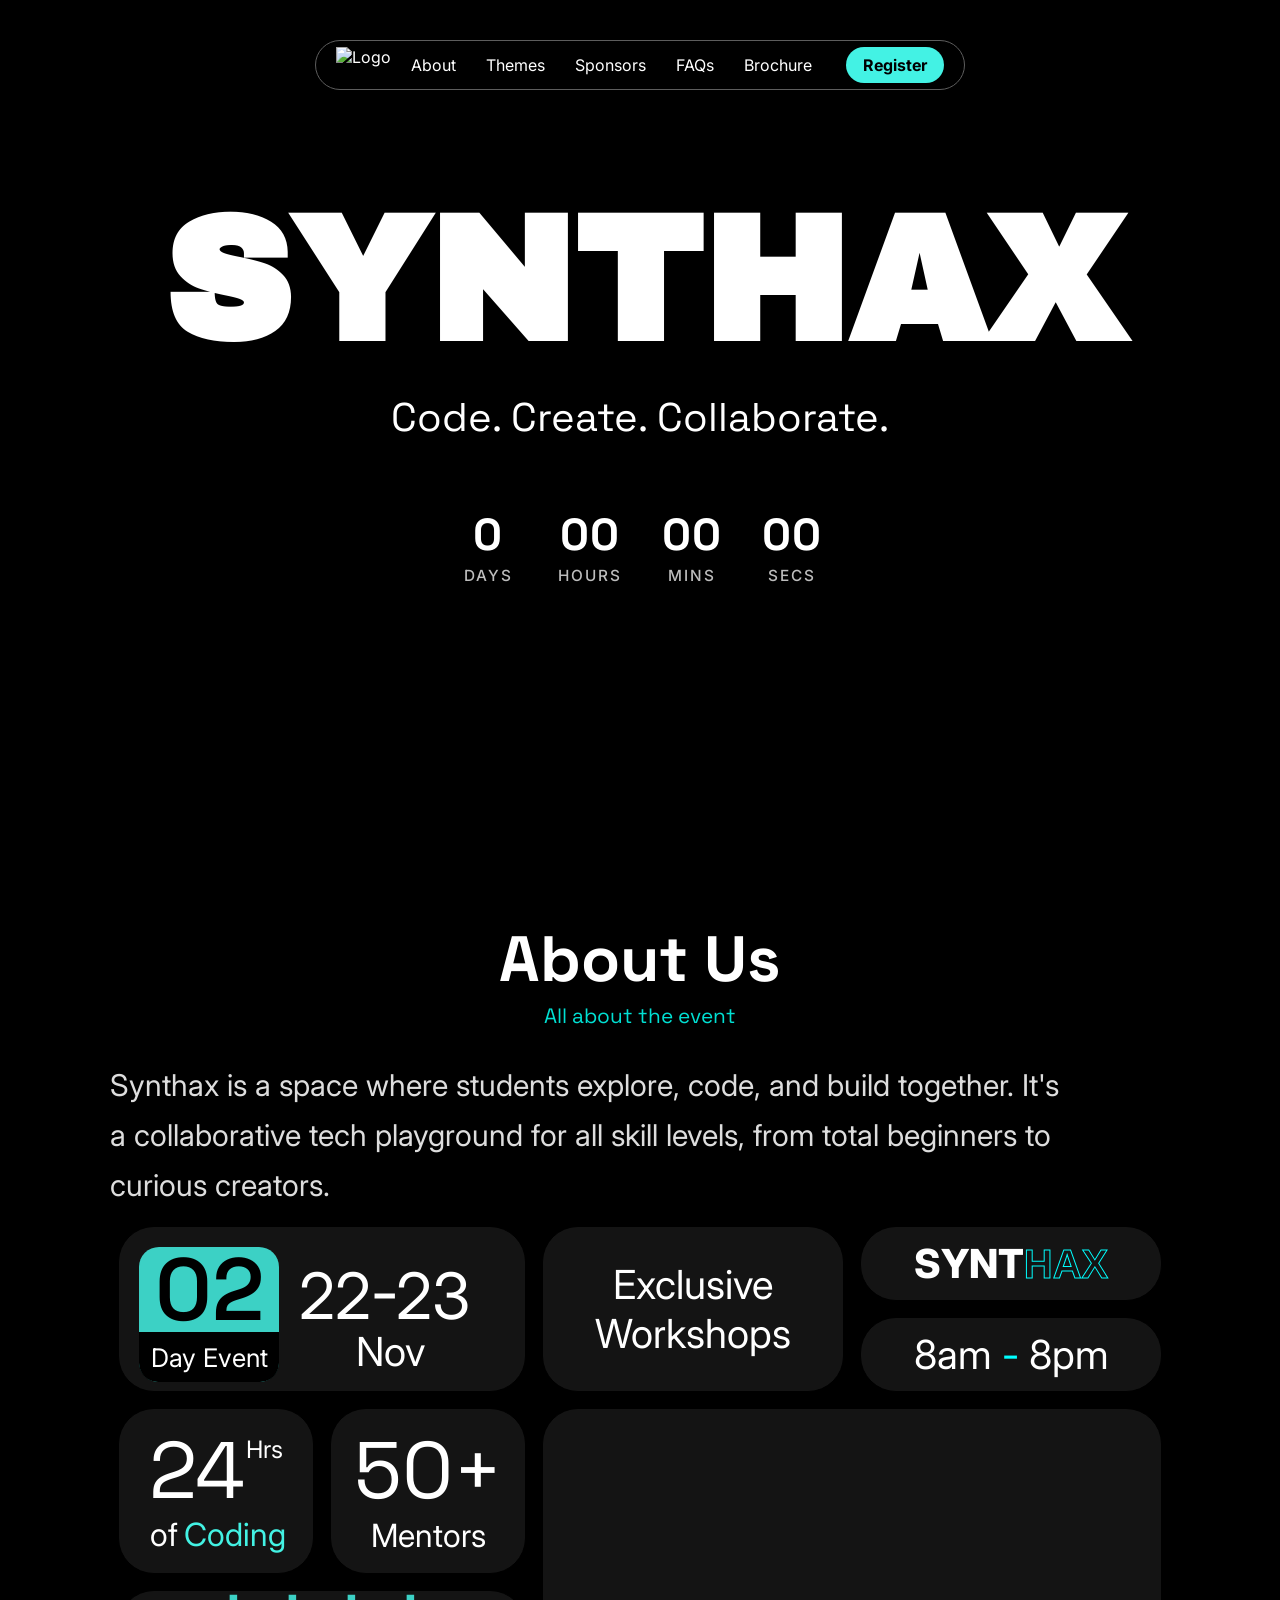
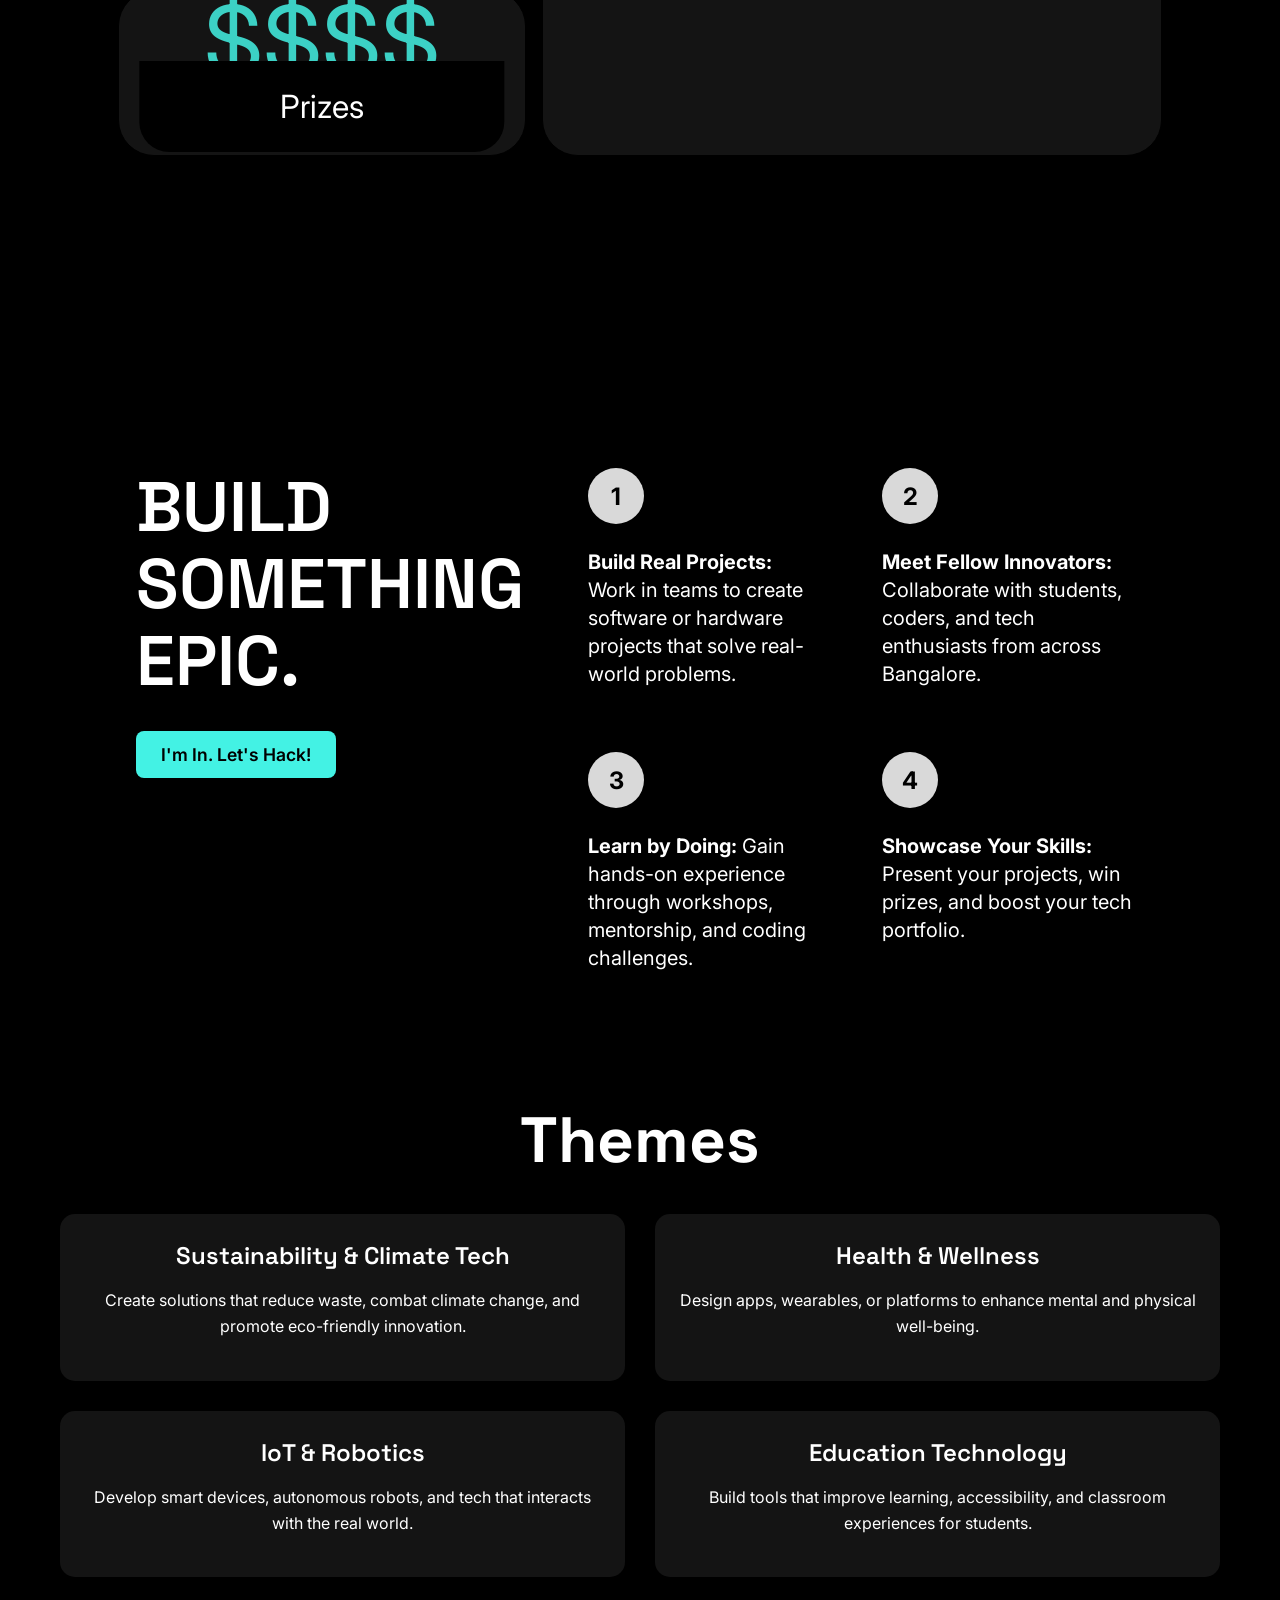
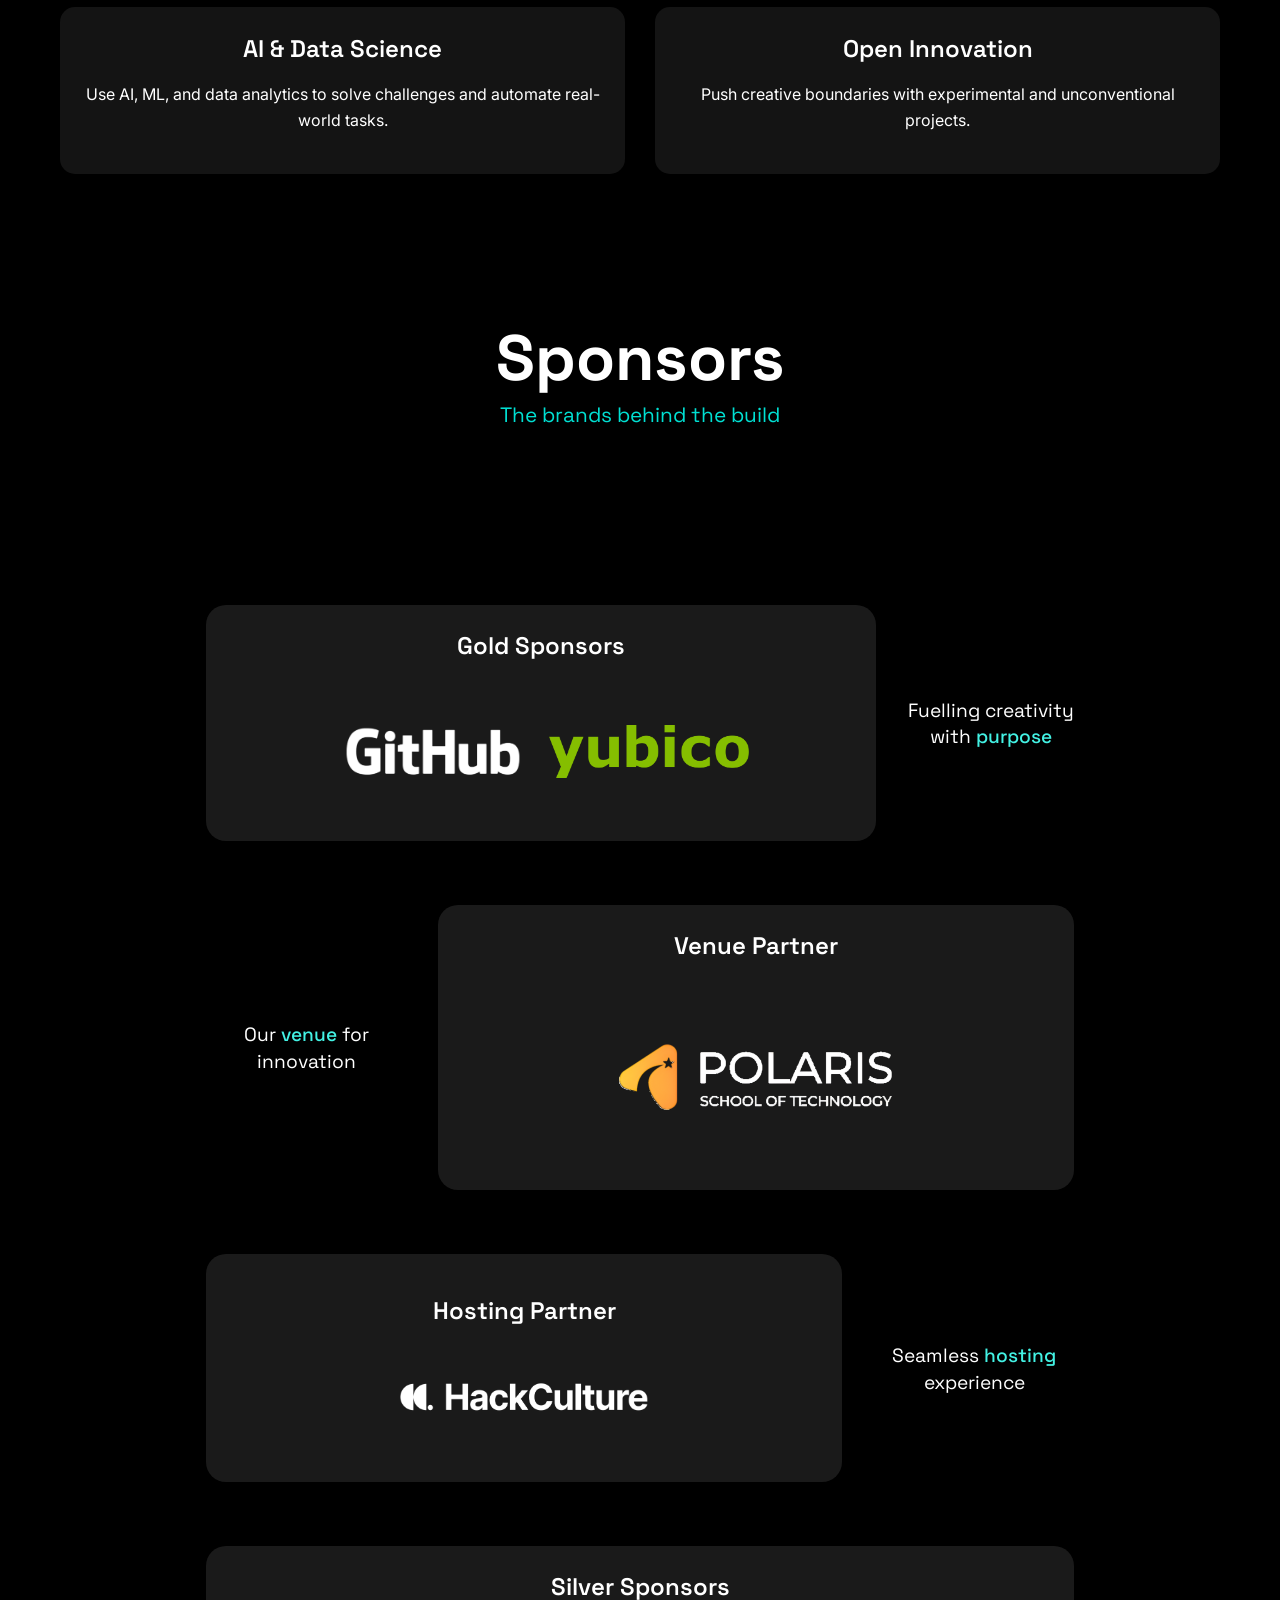
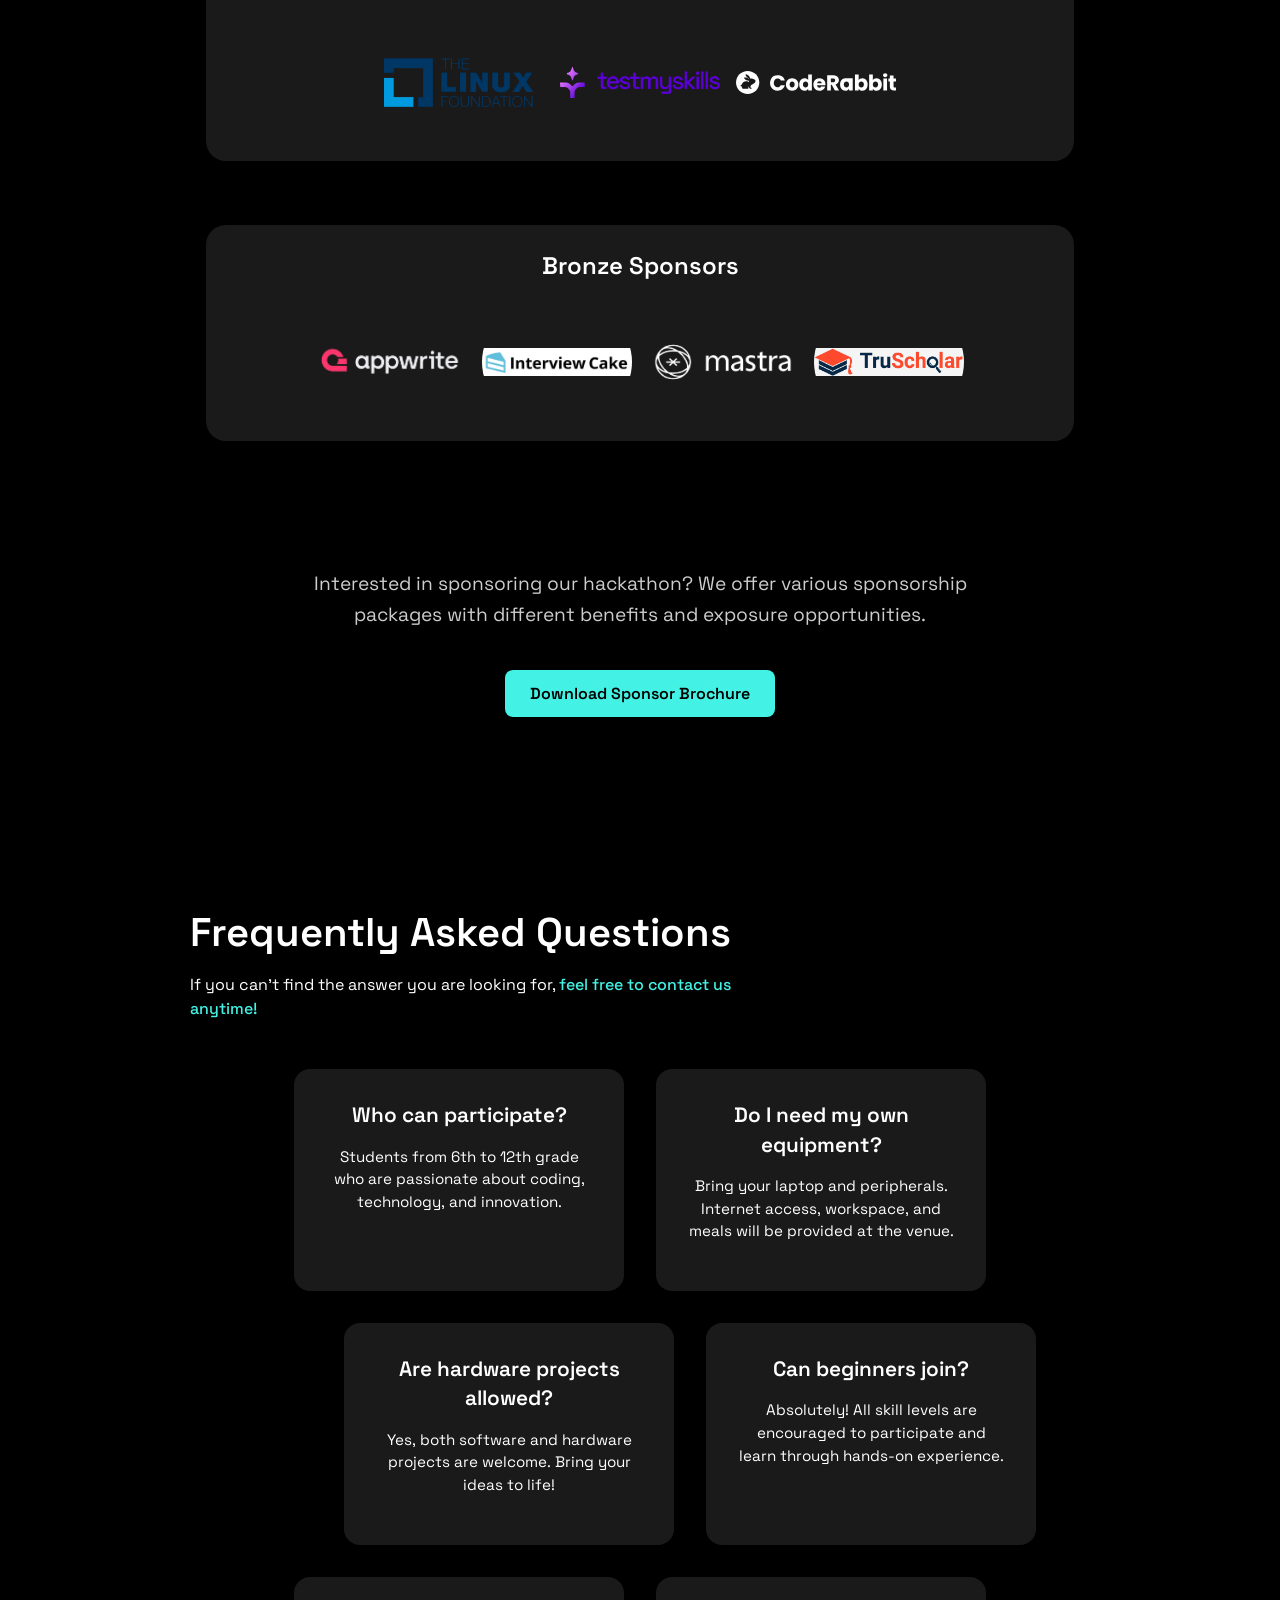
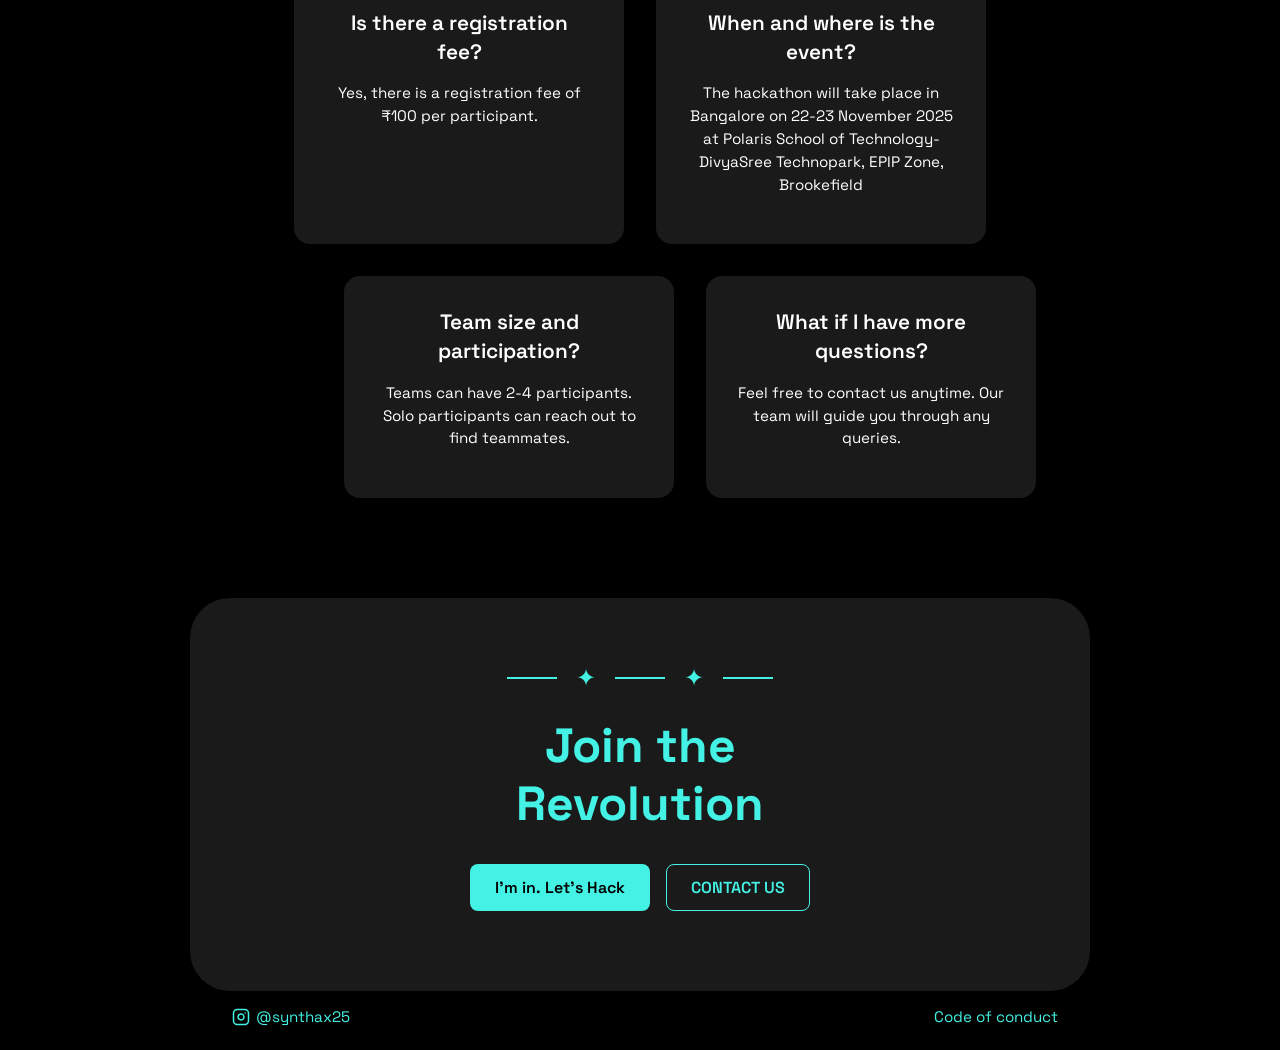
==== commit 53b8cdc3: "deleted:    he.png 	modified:   index.html 	modified:   linux.png 	new file:   rabbit.svg" ====
--- a/index.html
+++ b/index.html
@@ -277,7 +277,8 @@
           <h3>Silver Sponsors</h3>
             <div class="tier-logos" style="justify-content:center">
               <img src="linux.png" alt="Silver Sponsor - Linux" class="logo-image logo-silver" />
-              <img src="tms.png" alt="Silver Sponsor - Linux" class="logo-image logo-silver" style="border-radius: 290px;"/>
+              <img src="tms.png" alt="Silver Sponsor - TMS" class="logo-image logo-silver" style="border-radius: 290px;"/>
+              <img src="rabbit.svg" alt="Silver Sponsor - Rabbit" class="logo-image logo-silver" />
             </div>
         </div>
       
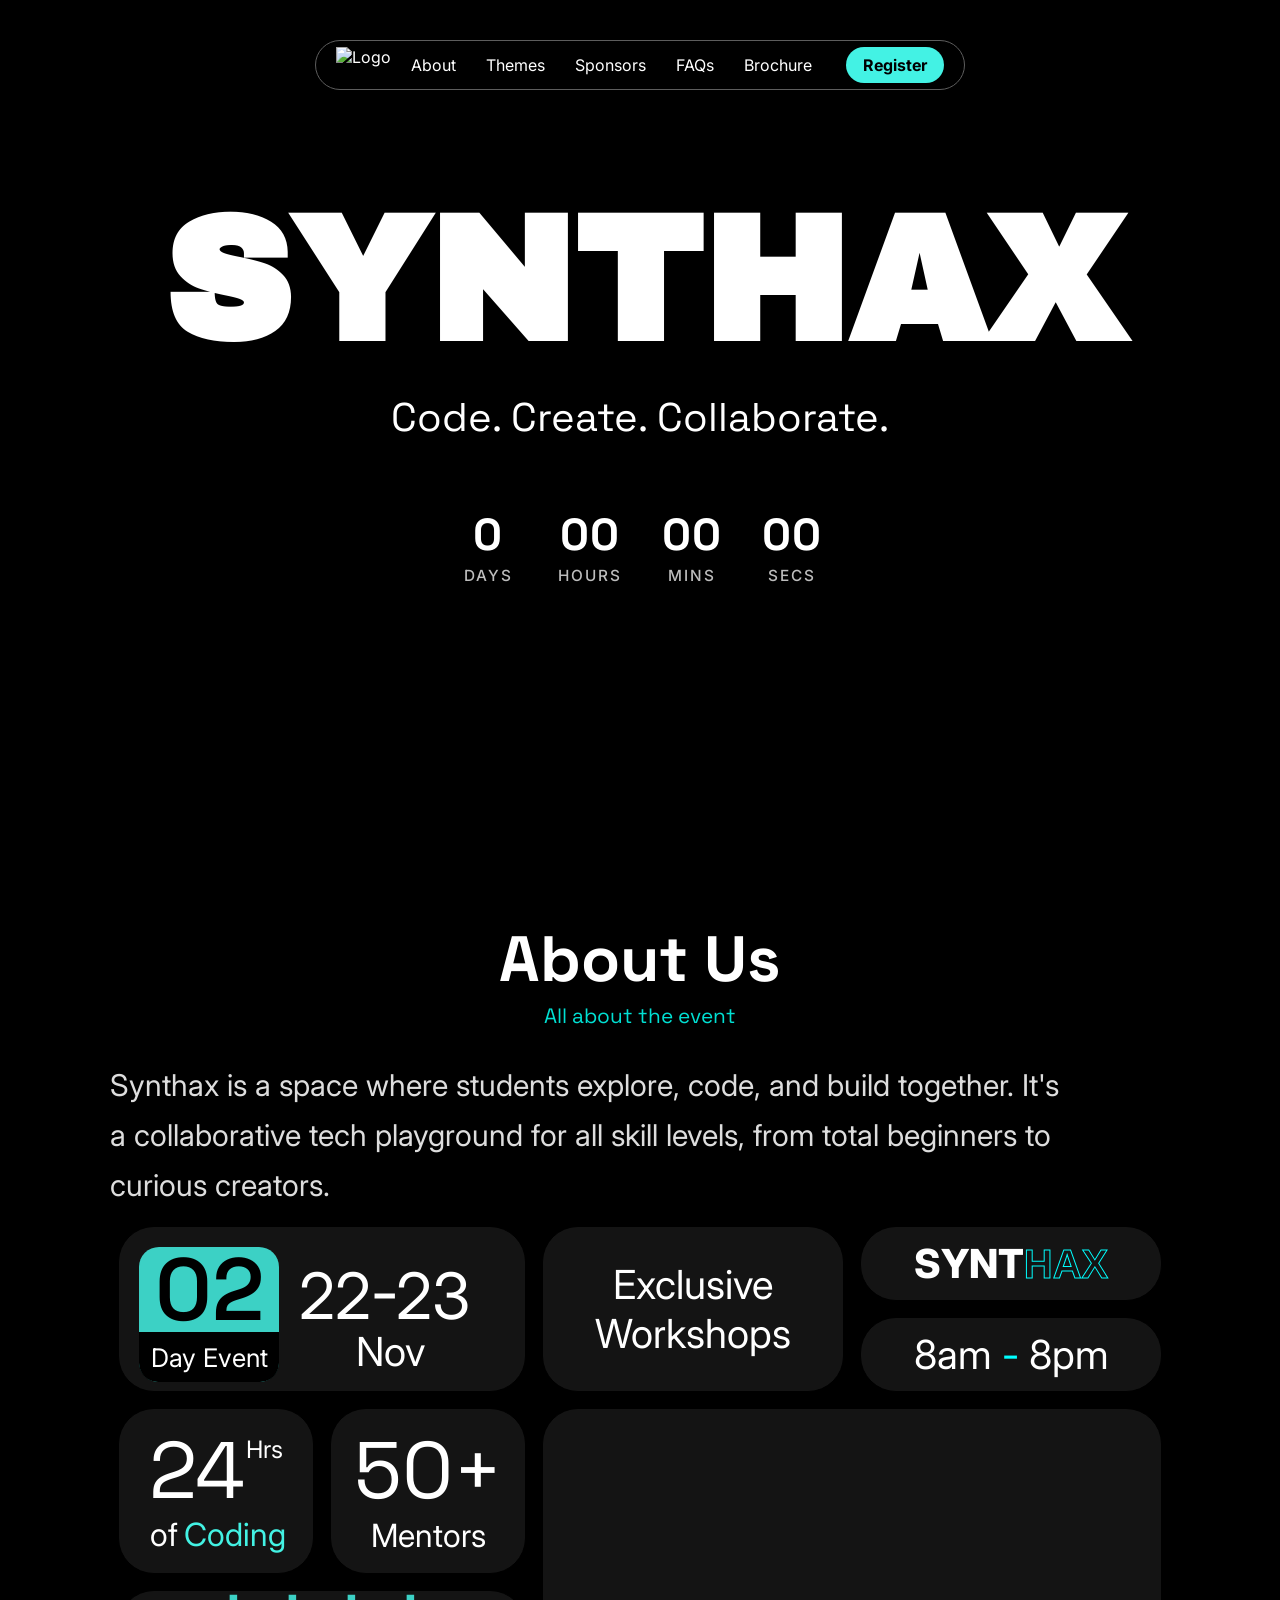
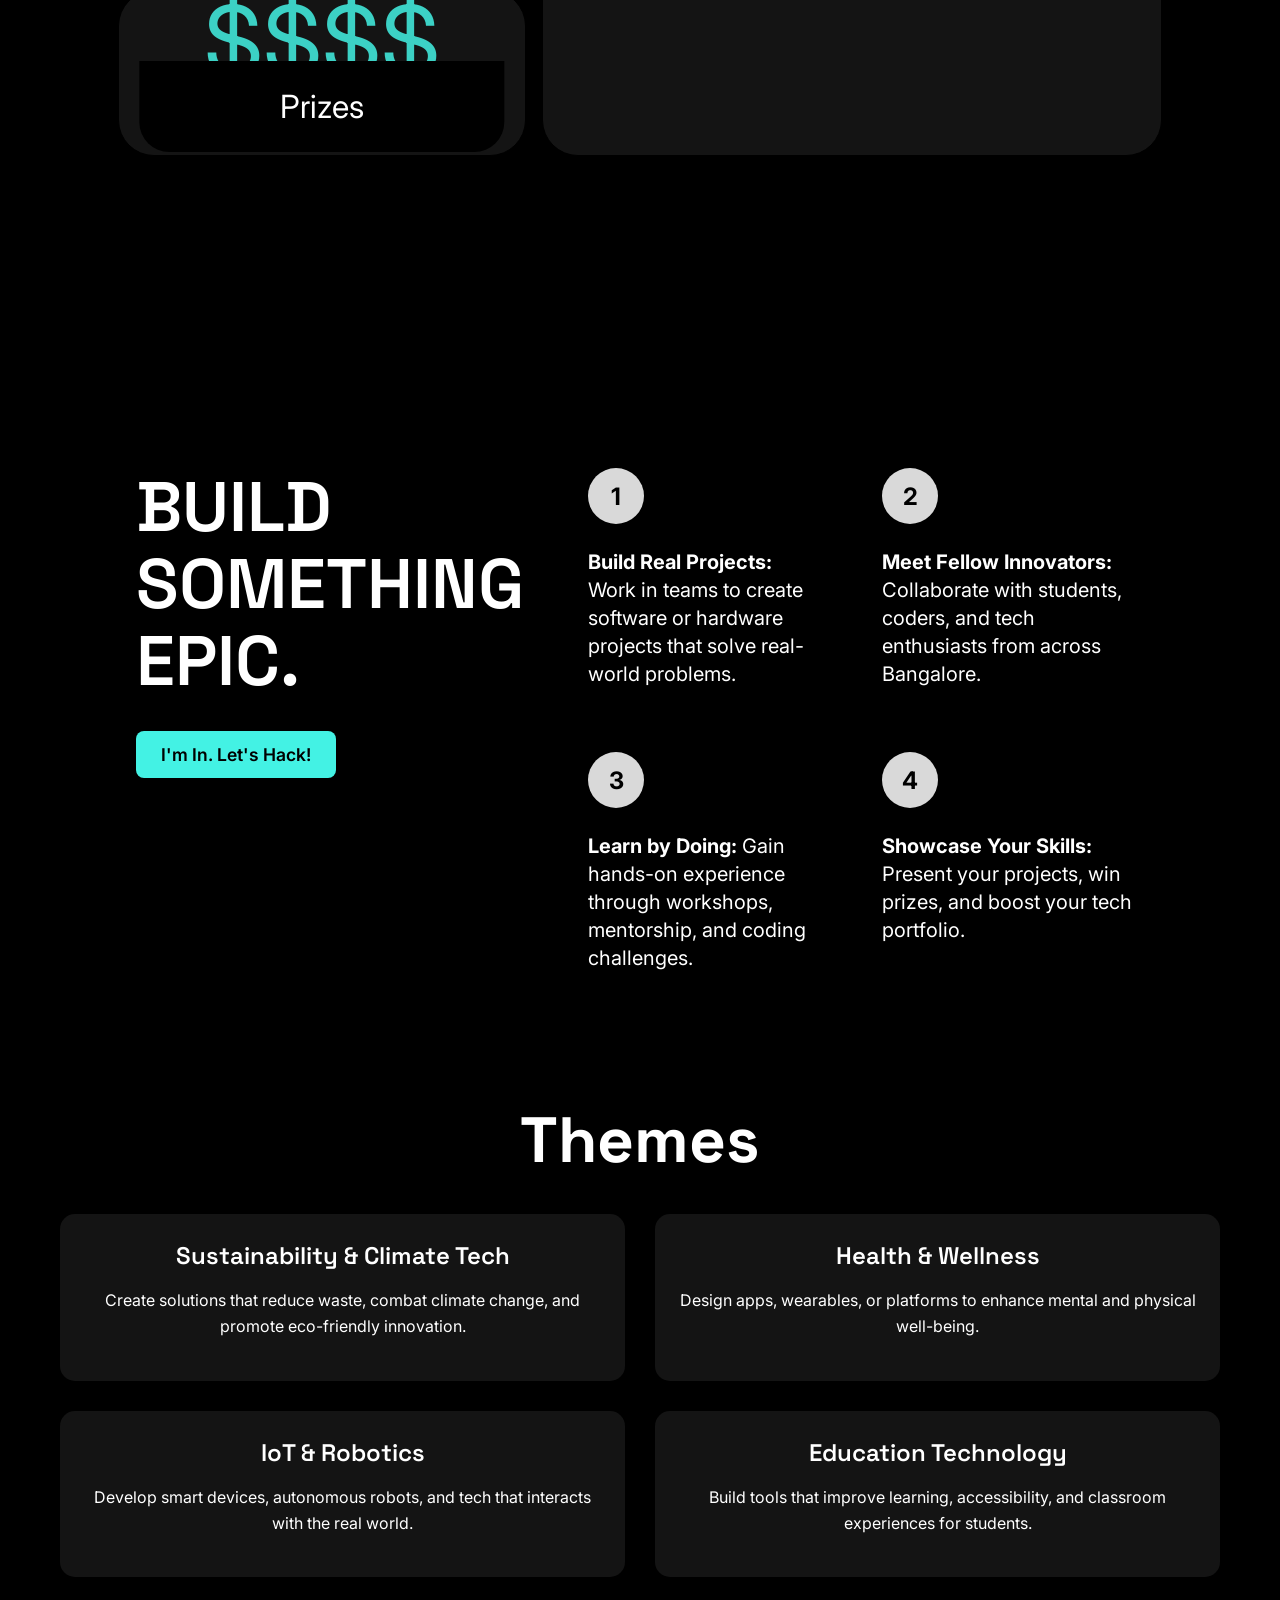
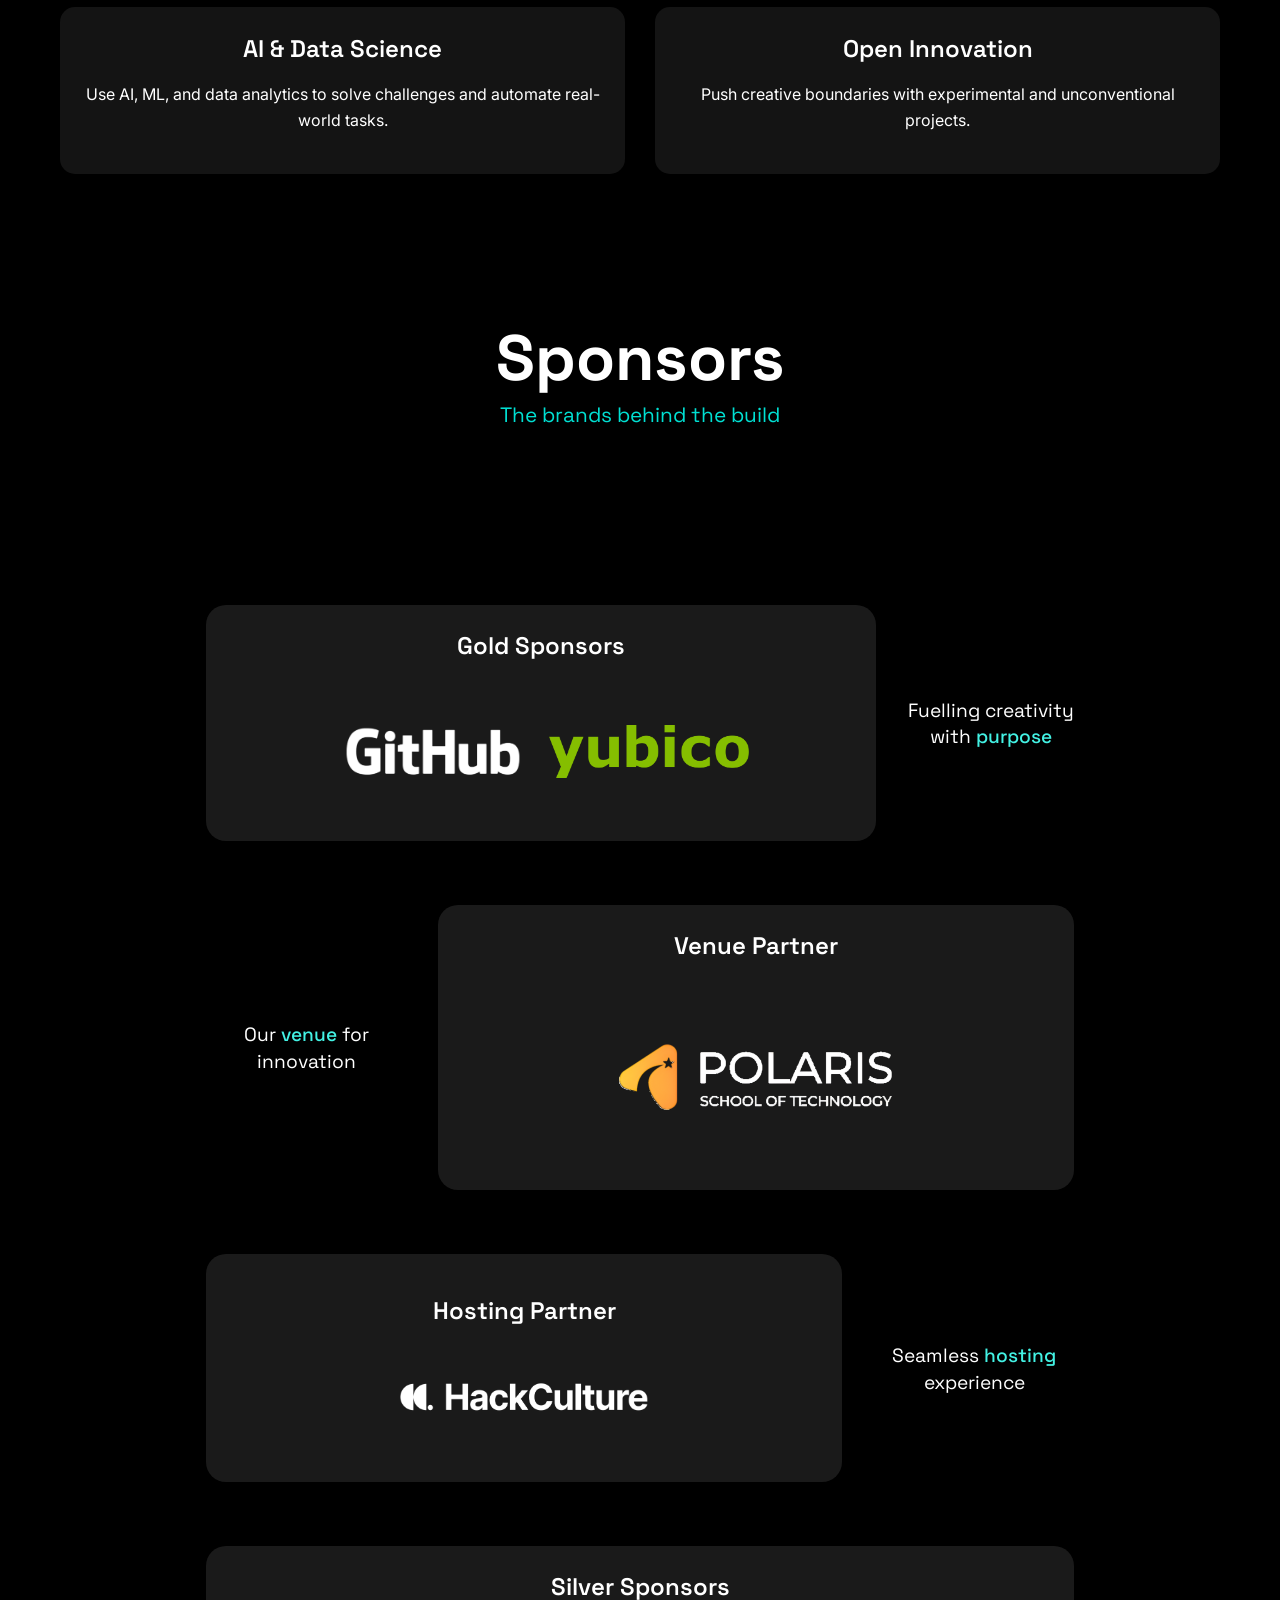
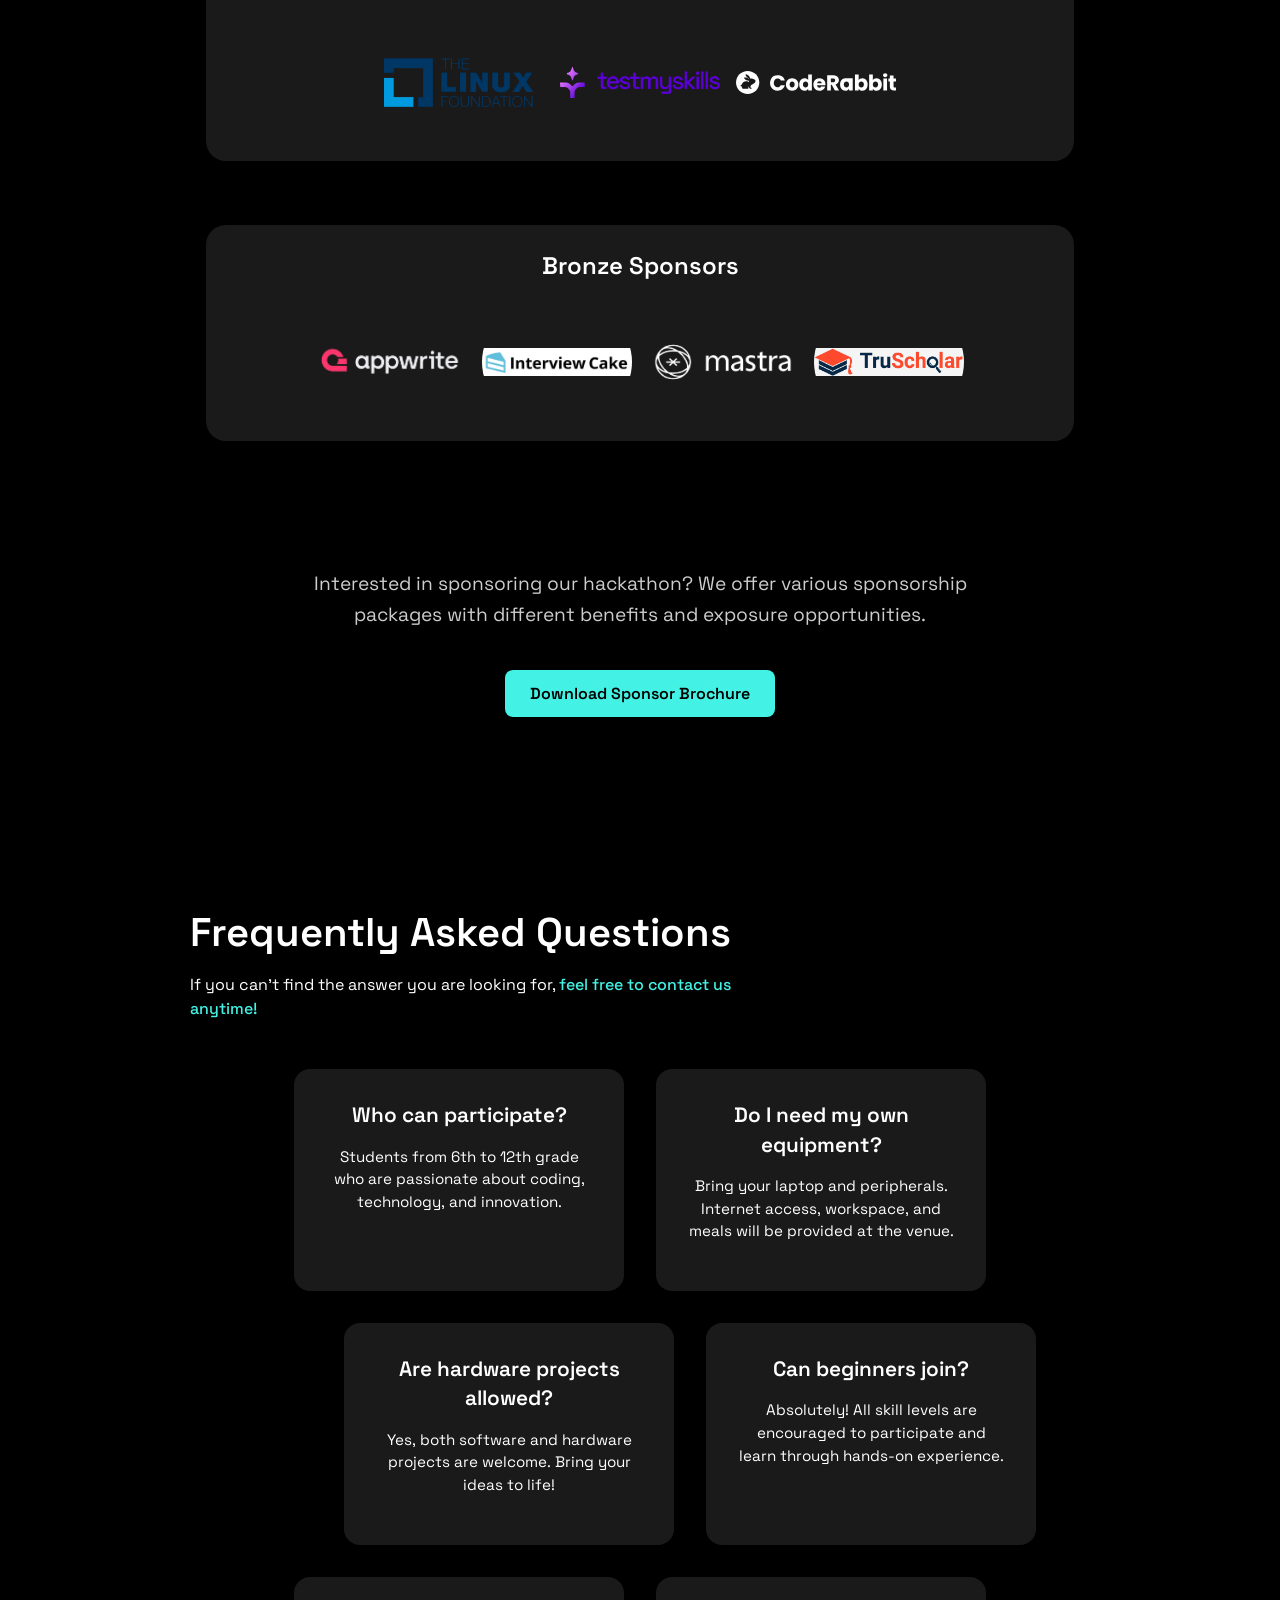
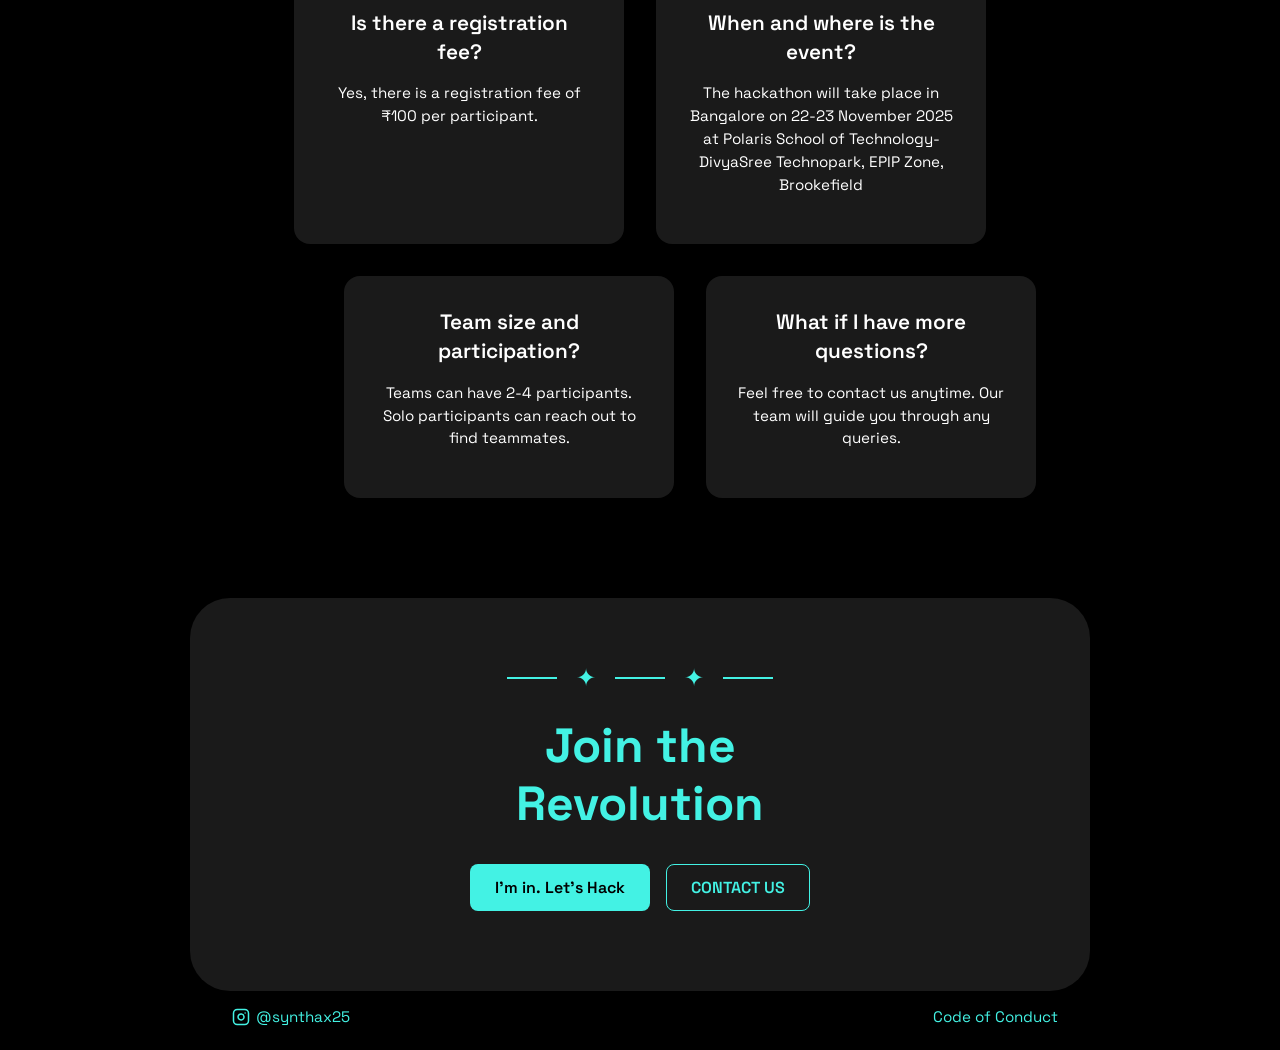
==== commit 2e97c719: "modified:   index.html 	modified:   index.html" ====
--- a/index.html
+++ b/index.html
@@ -166,7 +166,7 @@
 <section class="epic-section">
     <div class="epic-left">
         <h1 class="epic-heading">BUILD<br />SOMETHING<br />EPIC.</h1>
-        <div class="epic-button static">I'm In. Let's Hack!</div>
+        <a href="reg.html"><div class="epic-button static">I'm In. Let's Hack!</div></a>
     </div>
     <div class="epic-right">
         <div class="epic-feature">
@@ -364,7 +364,8 @@
             <h2 class="footer-title">Join the<br />Revolution</h2>
             <div class="footer-buttons">
                 <a href="reg.html" class="btn-filled">I'm in. Let's Hack</a>
-                <a href="mailto:contact@synthax.tech" class="btn-outline">CONTACT US</a>
+                <a class="btn-outline"  href="mailto:contact@synthax.tech" class="btn-outline"  onclick="window.location.href='mailto:contact@synthax.tech'; return false;">CONTACT US</a>
+
             </div>
         </div>
         <div class="footer-bottom">
@@ -375,7 +376,7 @@
                 <line x1="17.5" y1="6.5" x2="17.5" y2="6.5"></line>
               </svg>
               <span>@synthax25</span>
-              <a href="https://synthax25.notion.site/Synthax-Hackathon-2025-Code-of-Conduct-6da0e6938f704ed3a2701952a38327e9?source=copy_link" class="footer-link right">Code of conduct</a>
+              <a href="https://synthax25.notion.site/Synthax-Hackathon-2025-Code-of-Conduct-6da0e6938f704ed3a2701952a38327e9?source=copy_link" class="footer-link right">Code of Conduct</a>
             </a>
         </div>
     </footer>
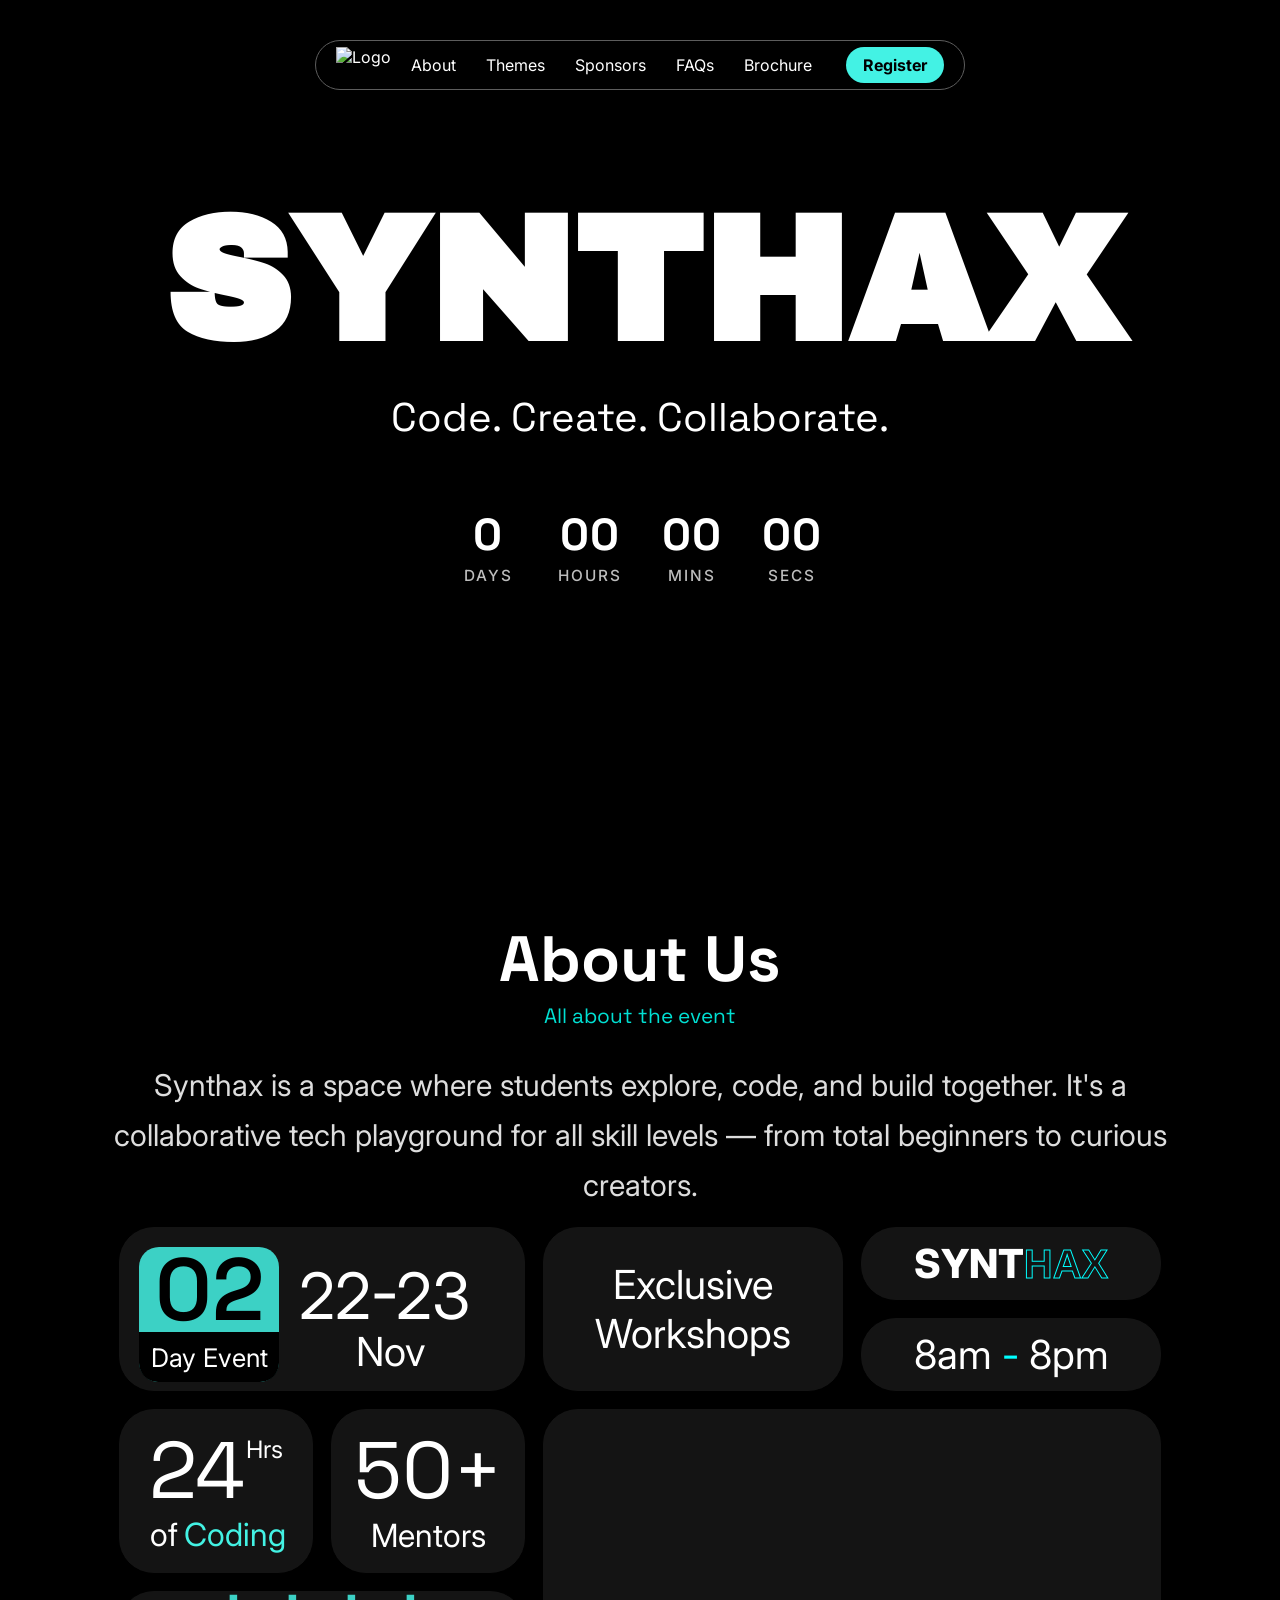
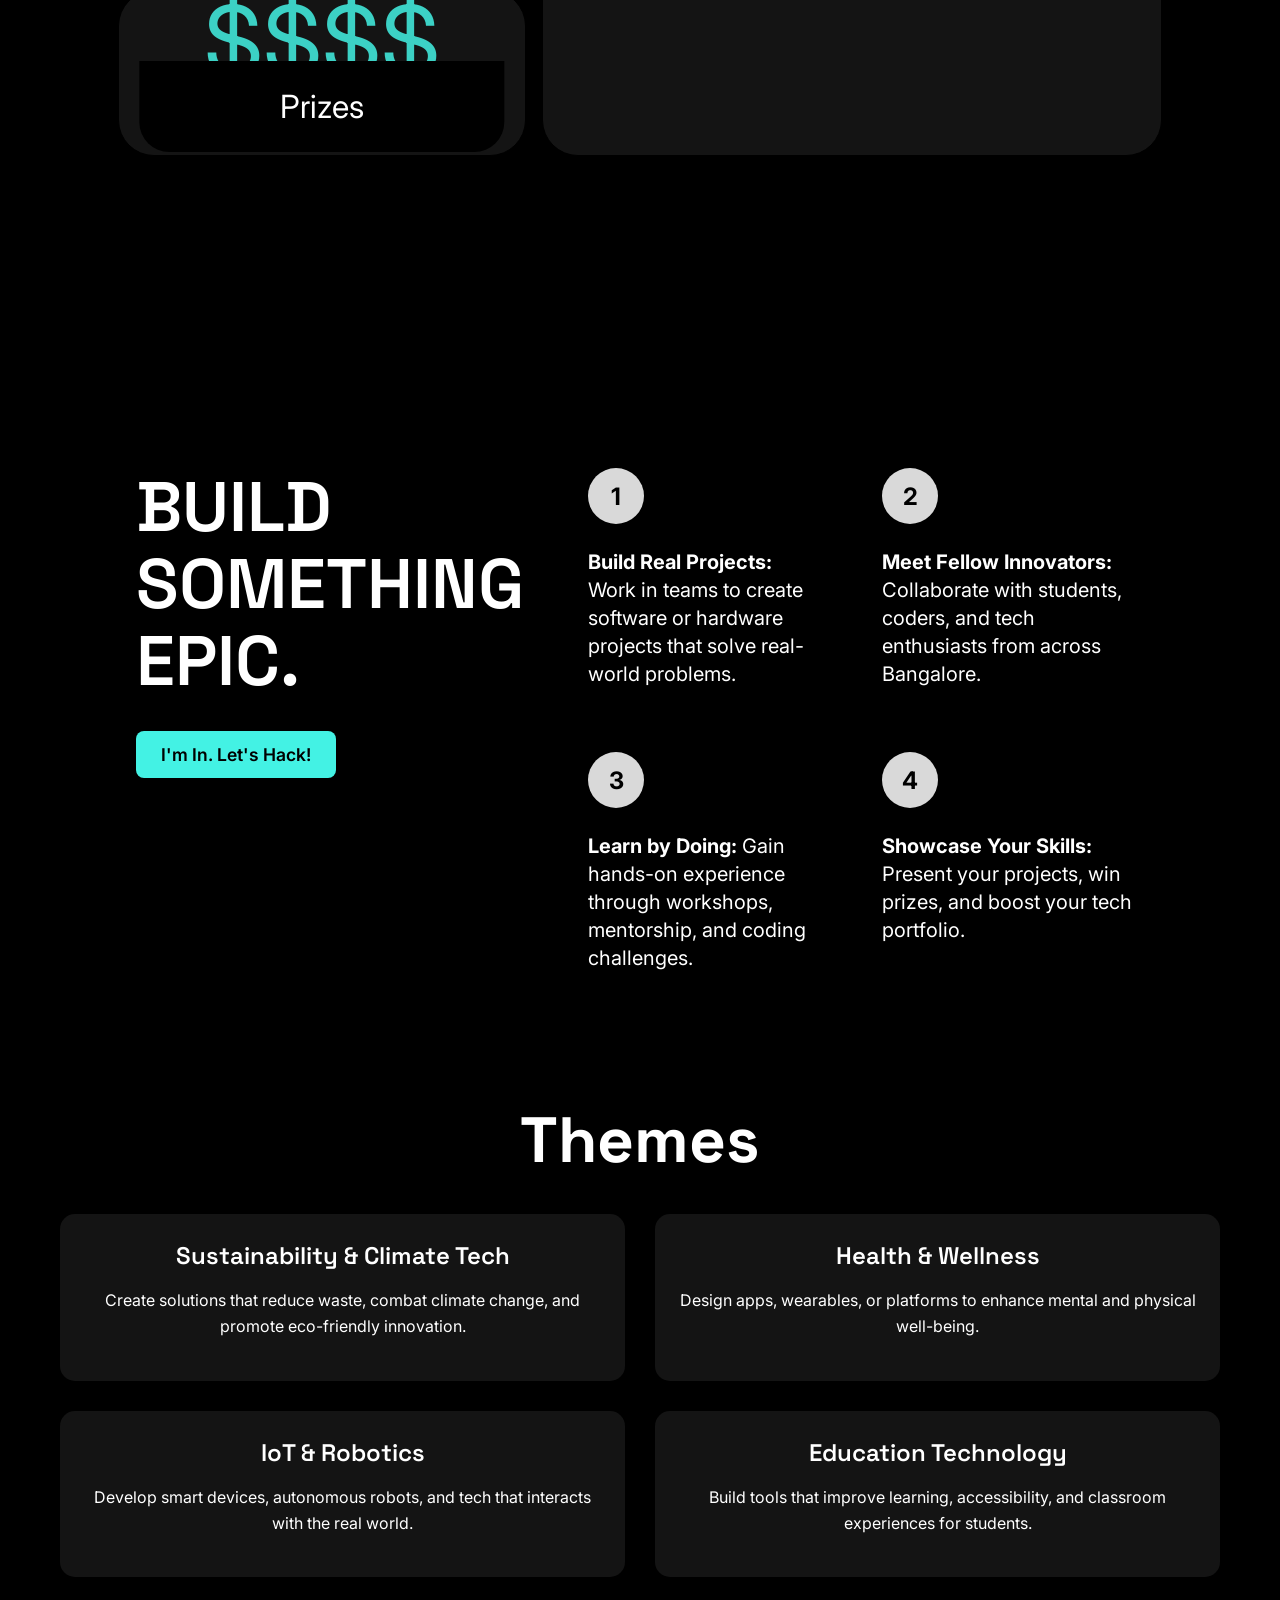
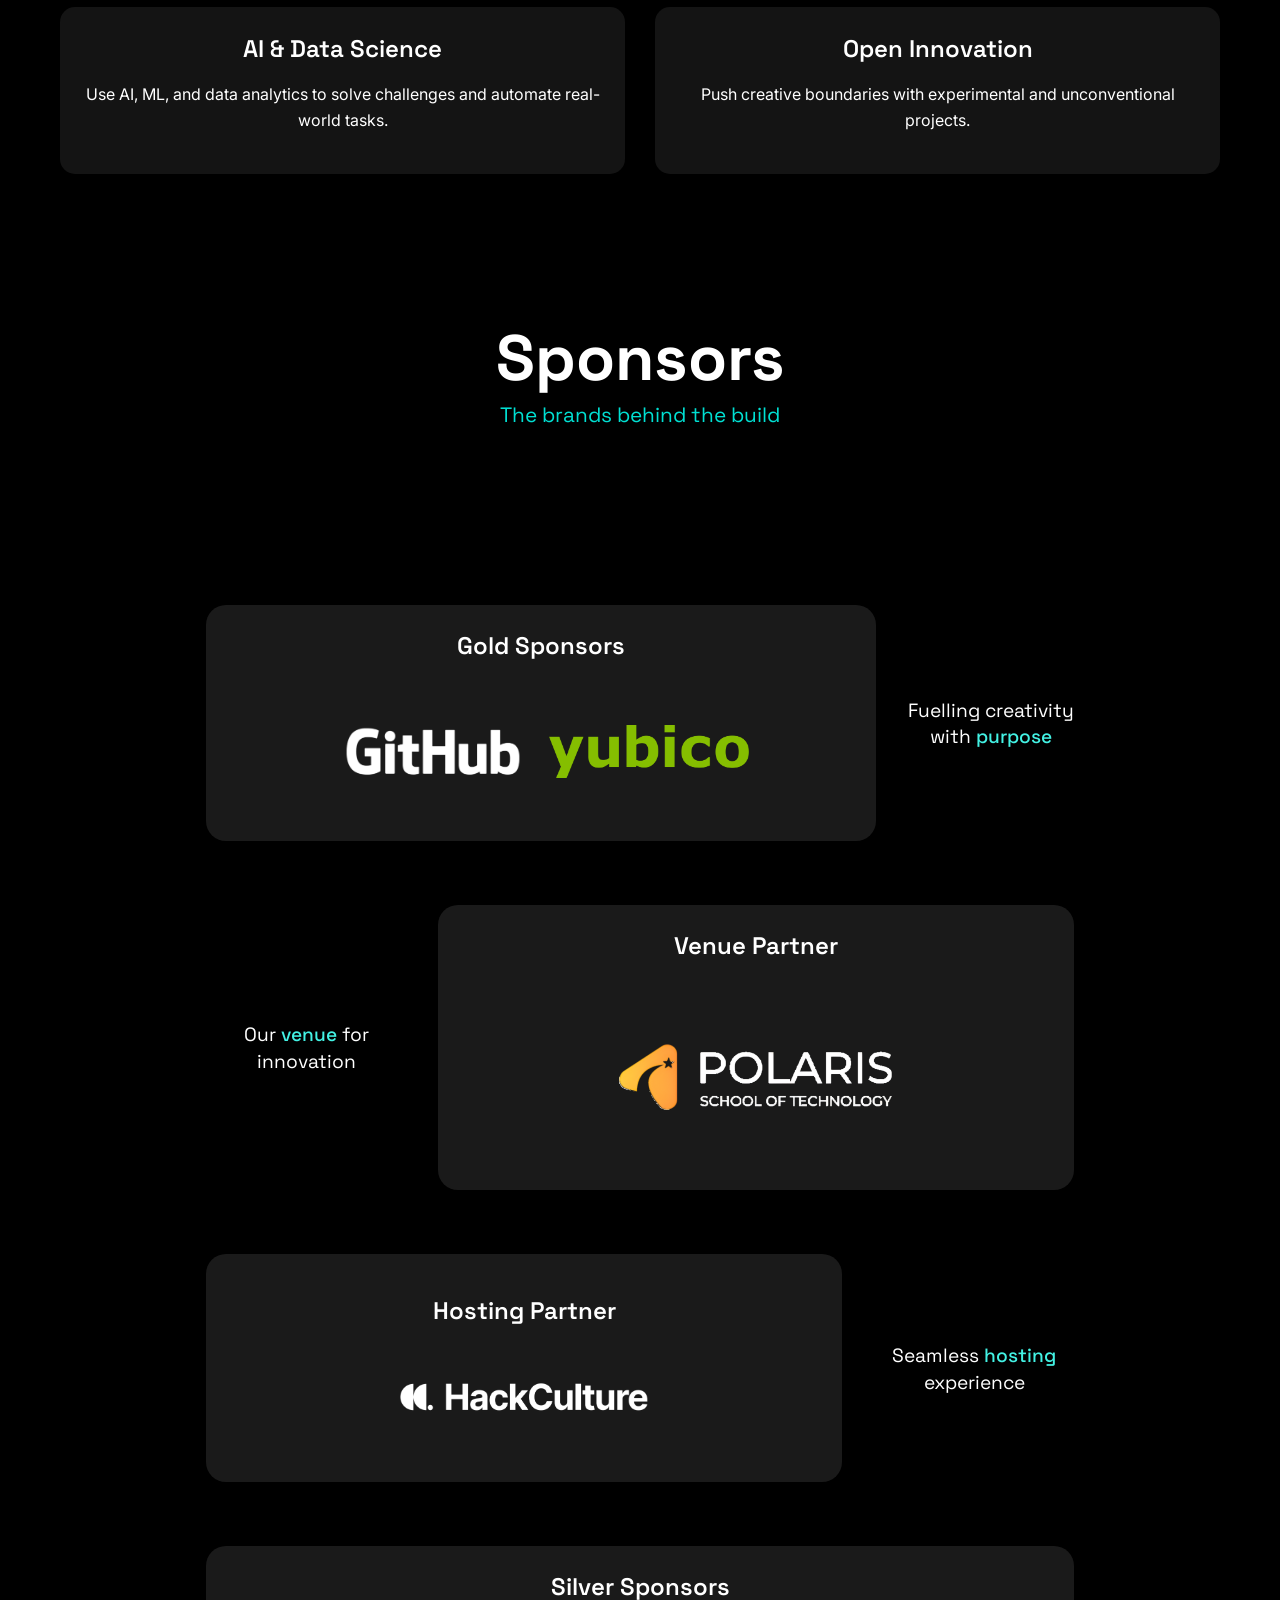
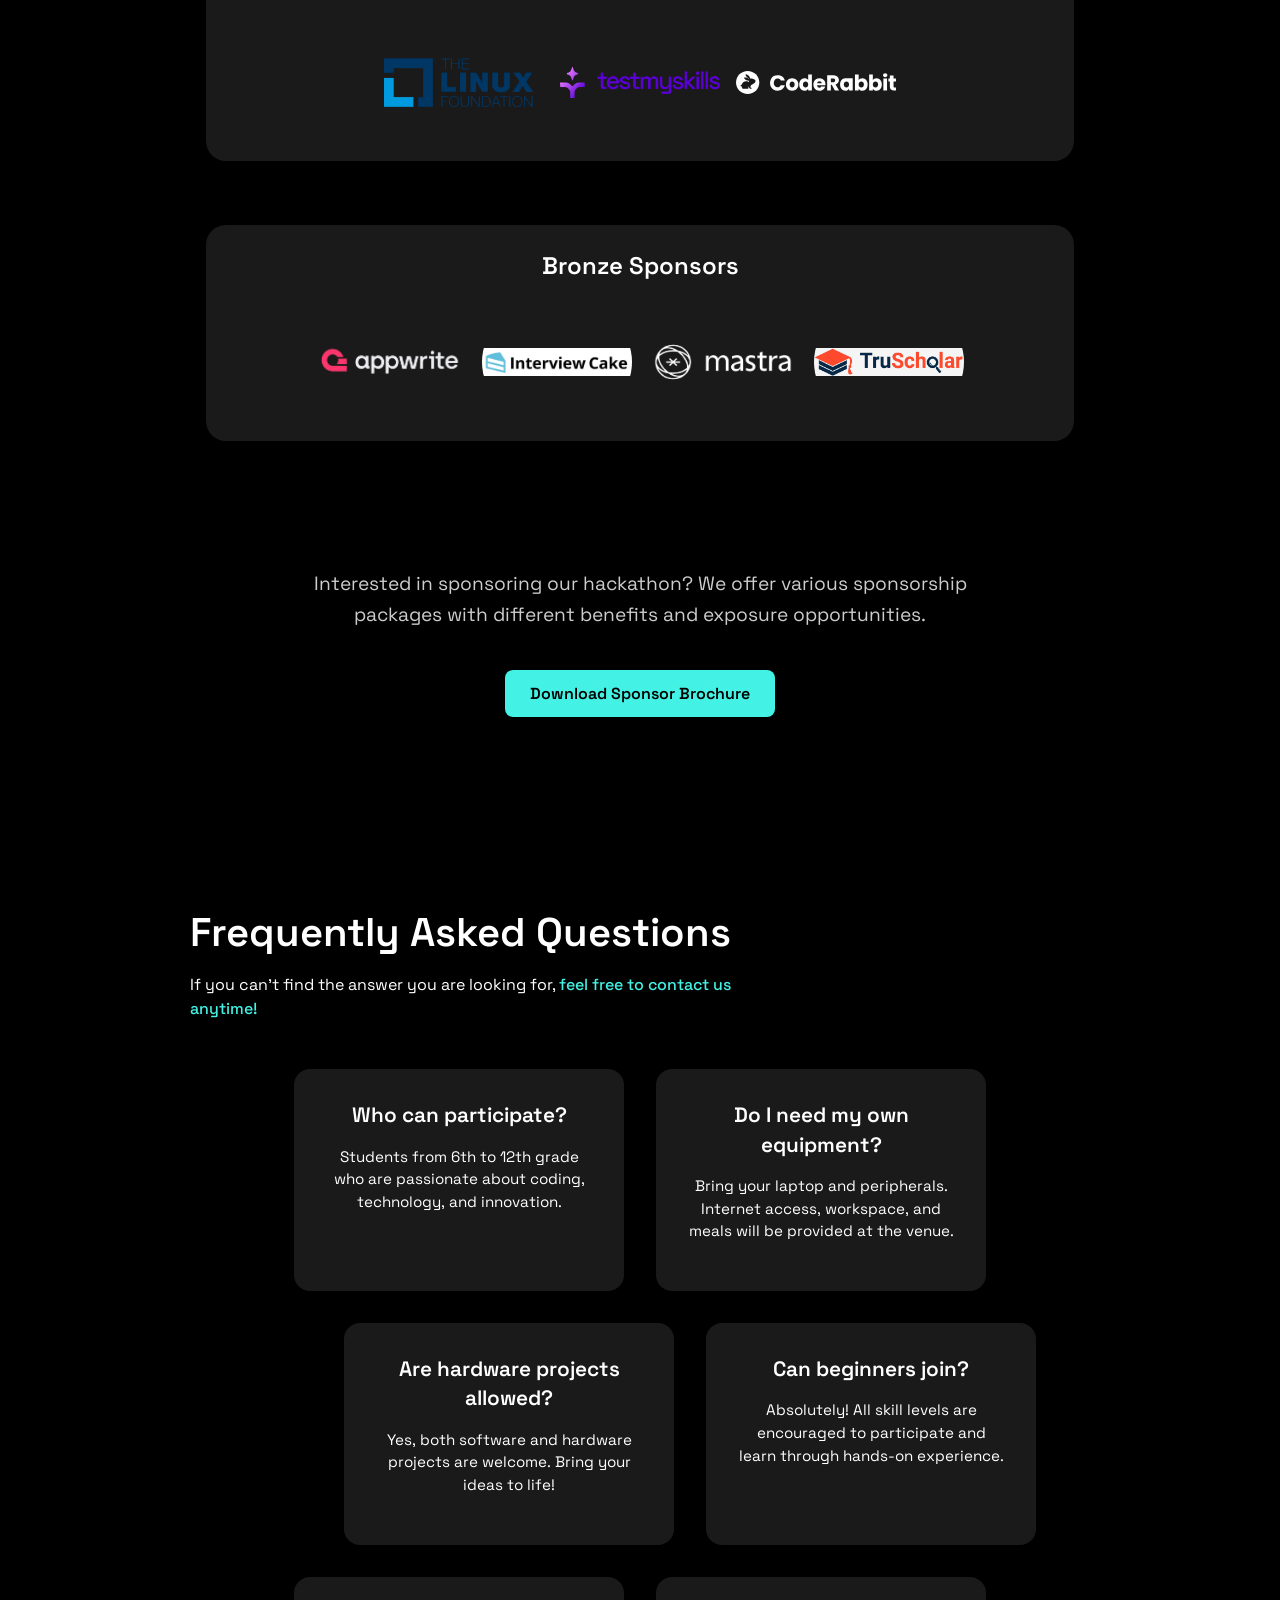
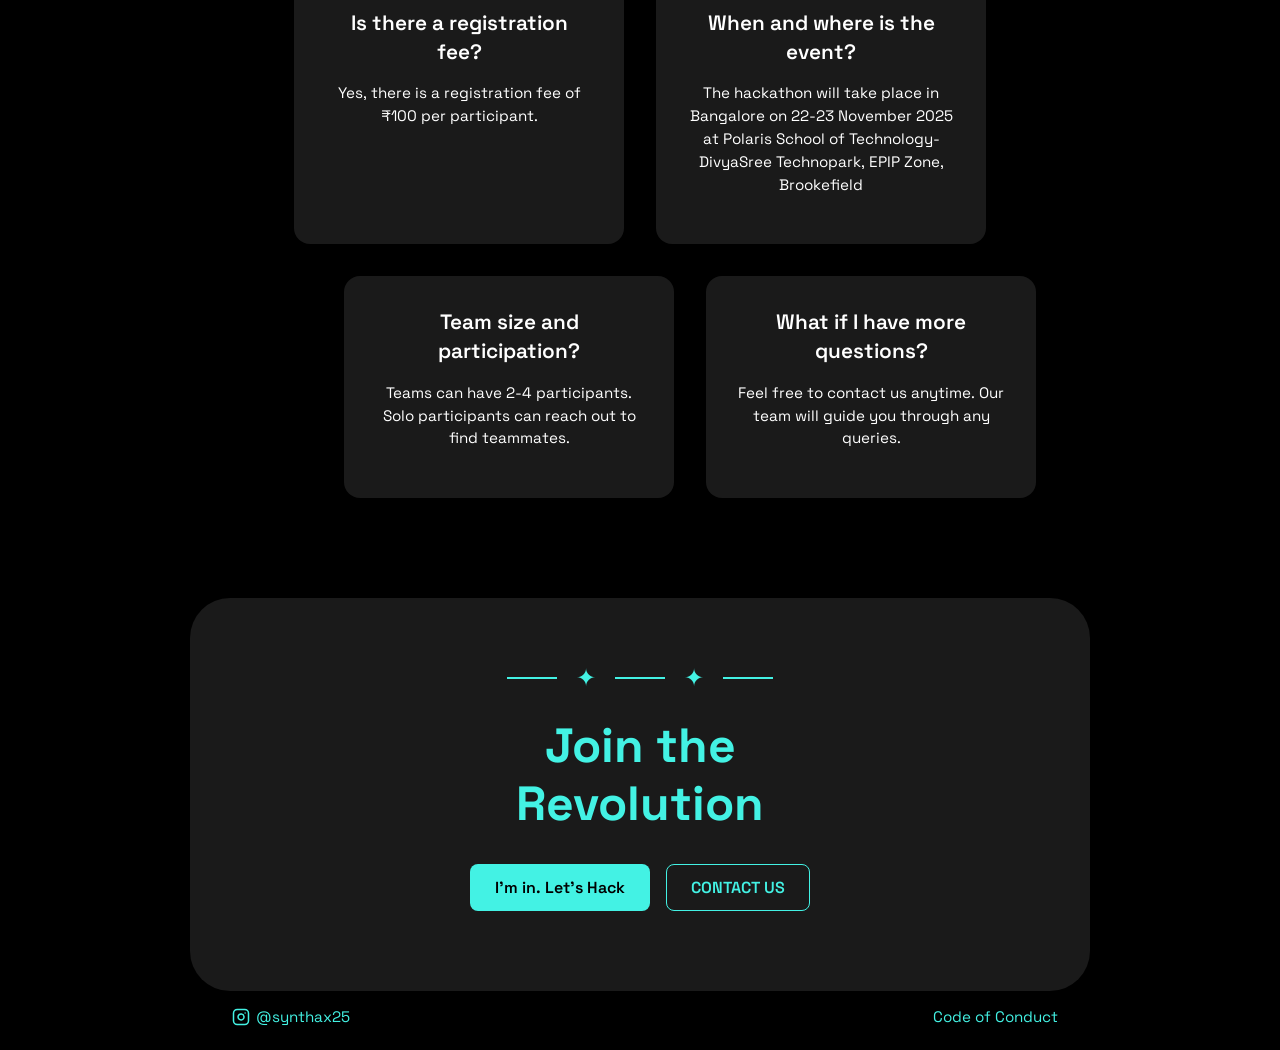
==== commit 47404cee: "Update index.html" ====
--- a/index.html
+++ b/index.html
@@ -98,9 +98,7 @@
     <div class="about" id="about">
         <h1>About Us</h1>
         <h2>All about the event</h2>
-        <p class="about-text">Synthax is a space where students explore, code, and build together. It's
-            <br/> a collaborative tech playground for all skill levels, from total beginners to 
-            <br/> curious creators.</p>
+        <p class="about-text">Synthax is a space where students explore, code, and build together. It's a collaborative tech playground for all skill levels — from total beginners to curious creators.</p>
         <div class="bento-grid">
             <div class="box box1">
                 <div class="event-date">
@@ -364,8 +362,7 @@
             <h2 class="footer-title">Join the<br />Revolution</h2>
             <div class="footer-buttons">
                 <a href="reg.html" class="btn-filled">I'm in. Let's Hack</a>
-                <a class="btn-outline"  href="mailto:contact@synthax.tech" class="btn-outline"  onclick="window.location.href='mailto:contact@synthax.tech'; return false;">CONTACT US</a>
-
+                <a href="mailto:contact@synthax.tech" class="btn-outline">CONTACT US</a>
             </div>
         </div>
         <div class="footer-bottom">
--- a/style.css
+++ b/style.css
@@ -1048,7 +1048,7 @@
 	font-style: normal;
 	font-weight: 400;
 	line-height: 50px; /* 138.889% */
-	text-align: left;
+	text-align: center;
 }
 
 .blue {
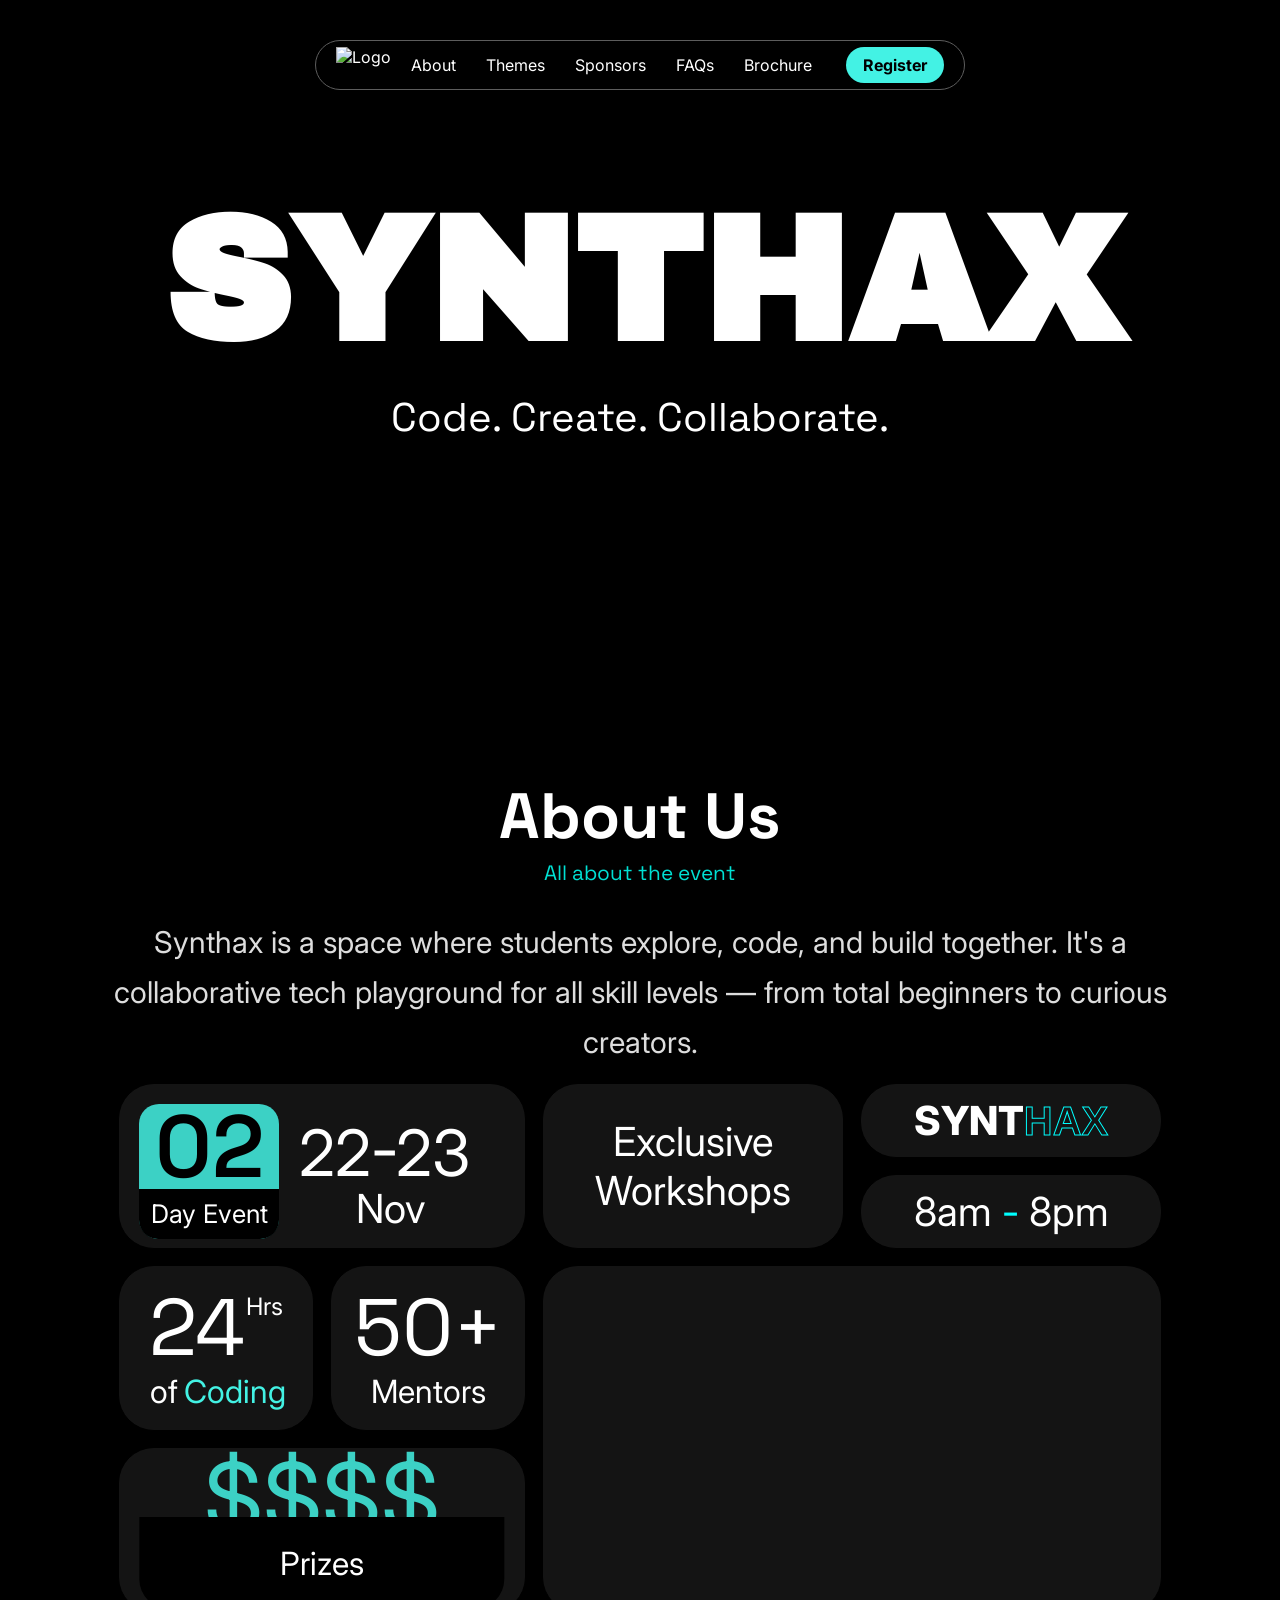
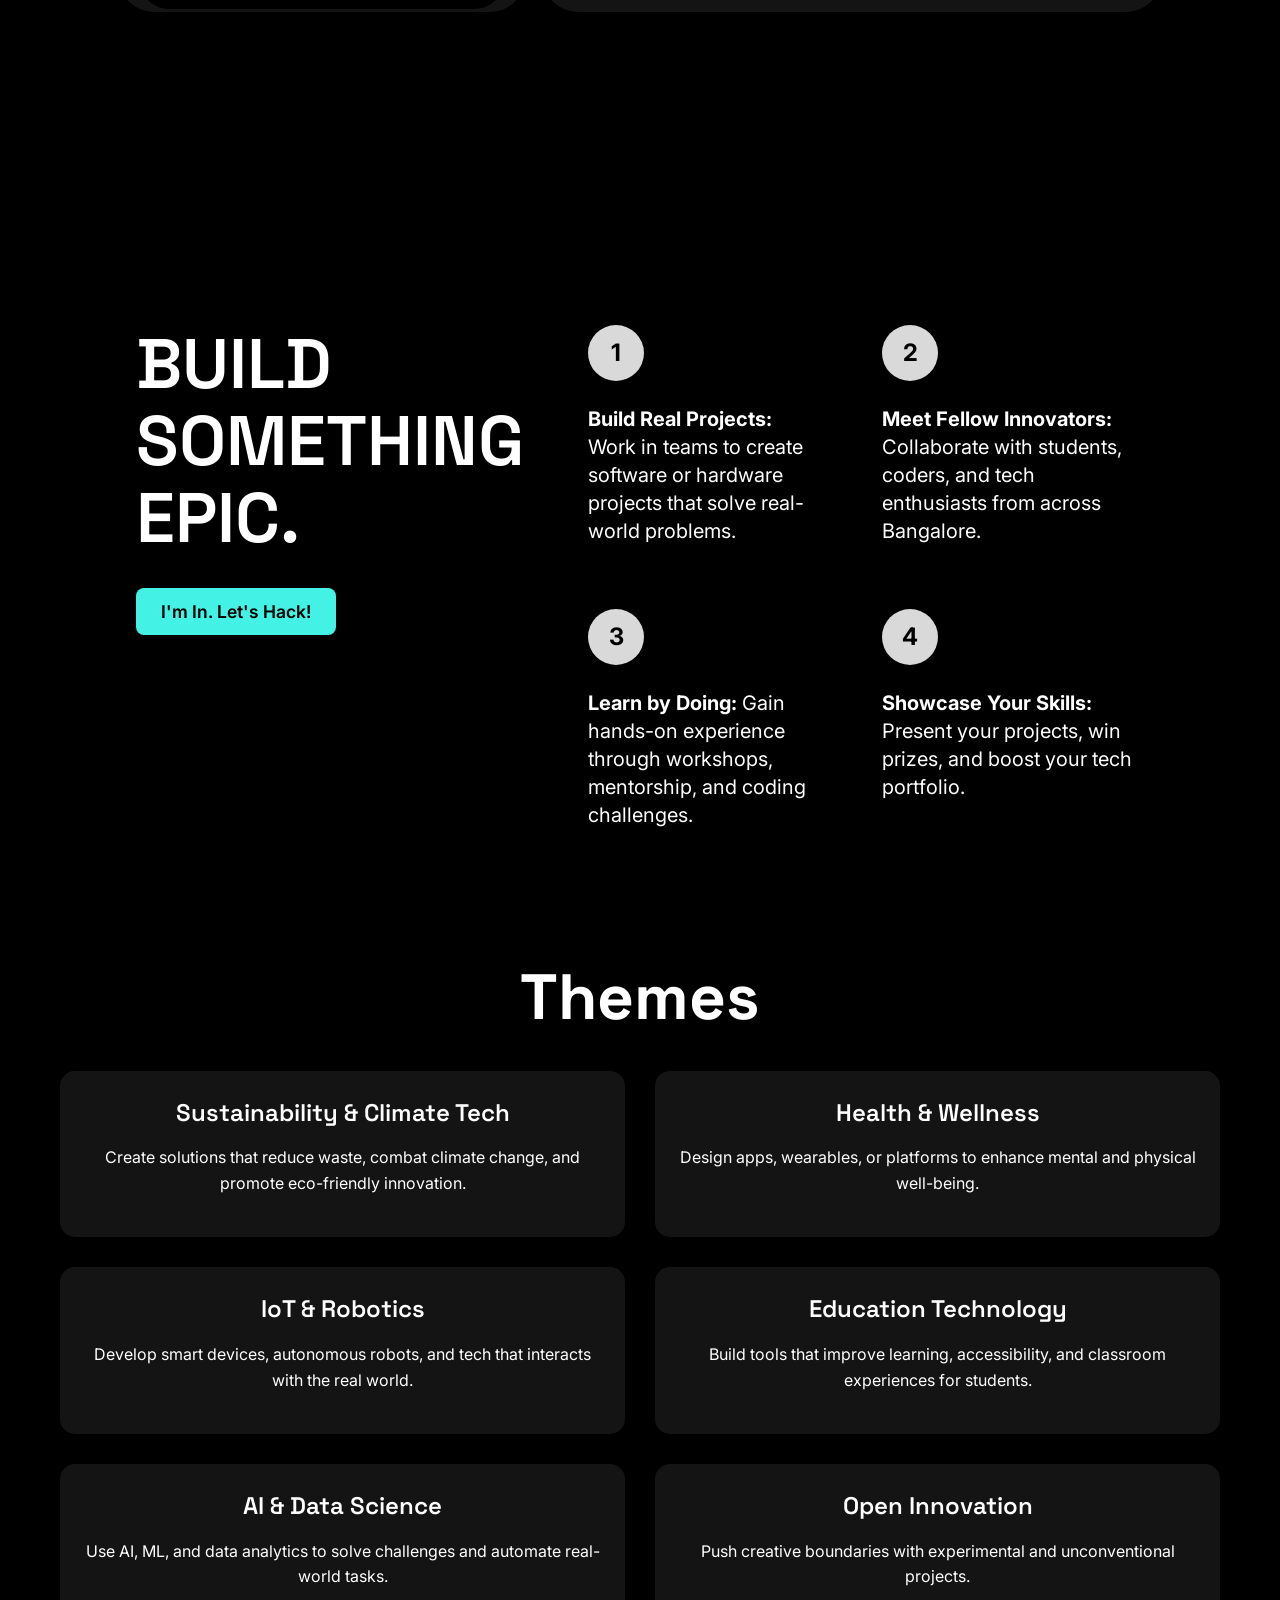
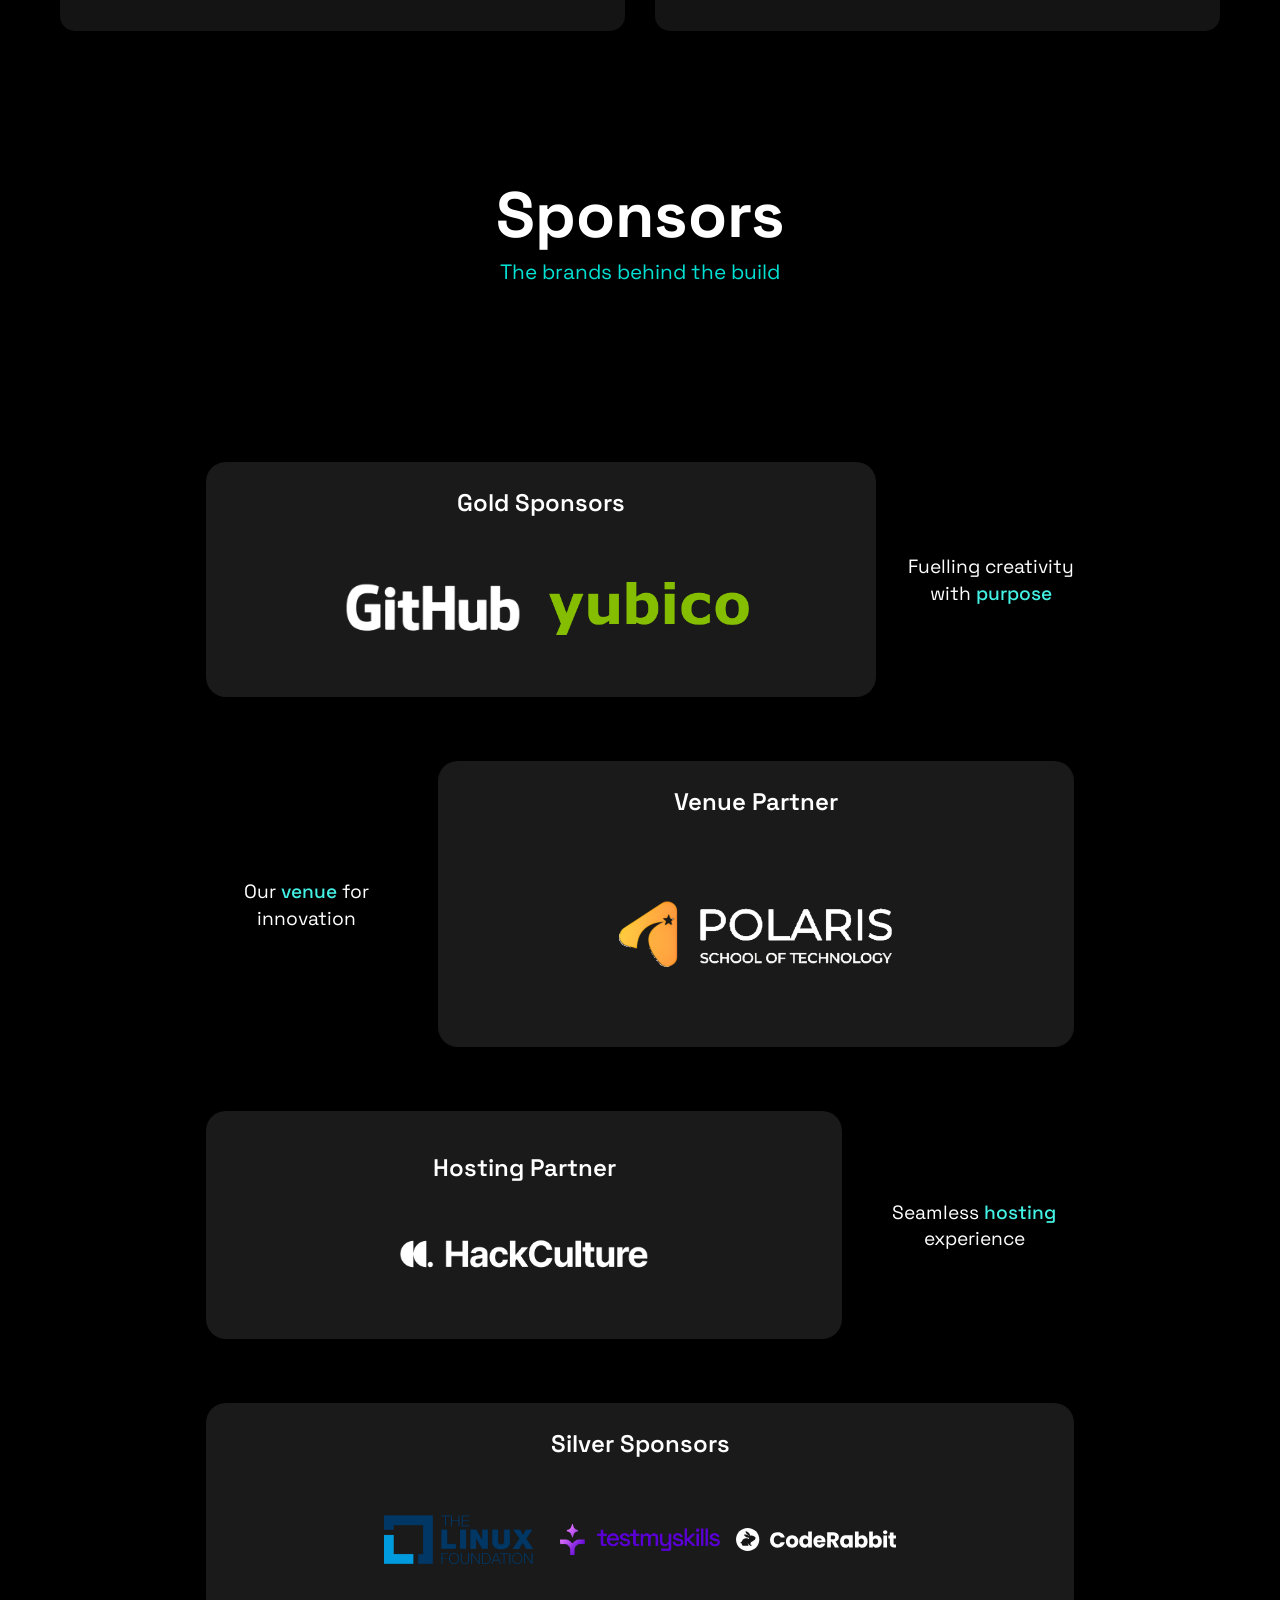
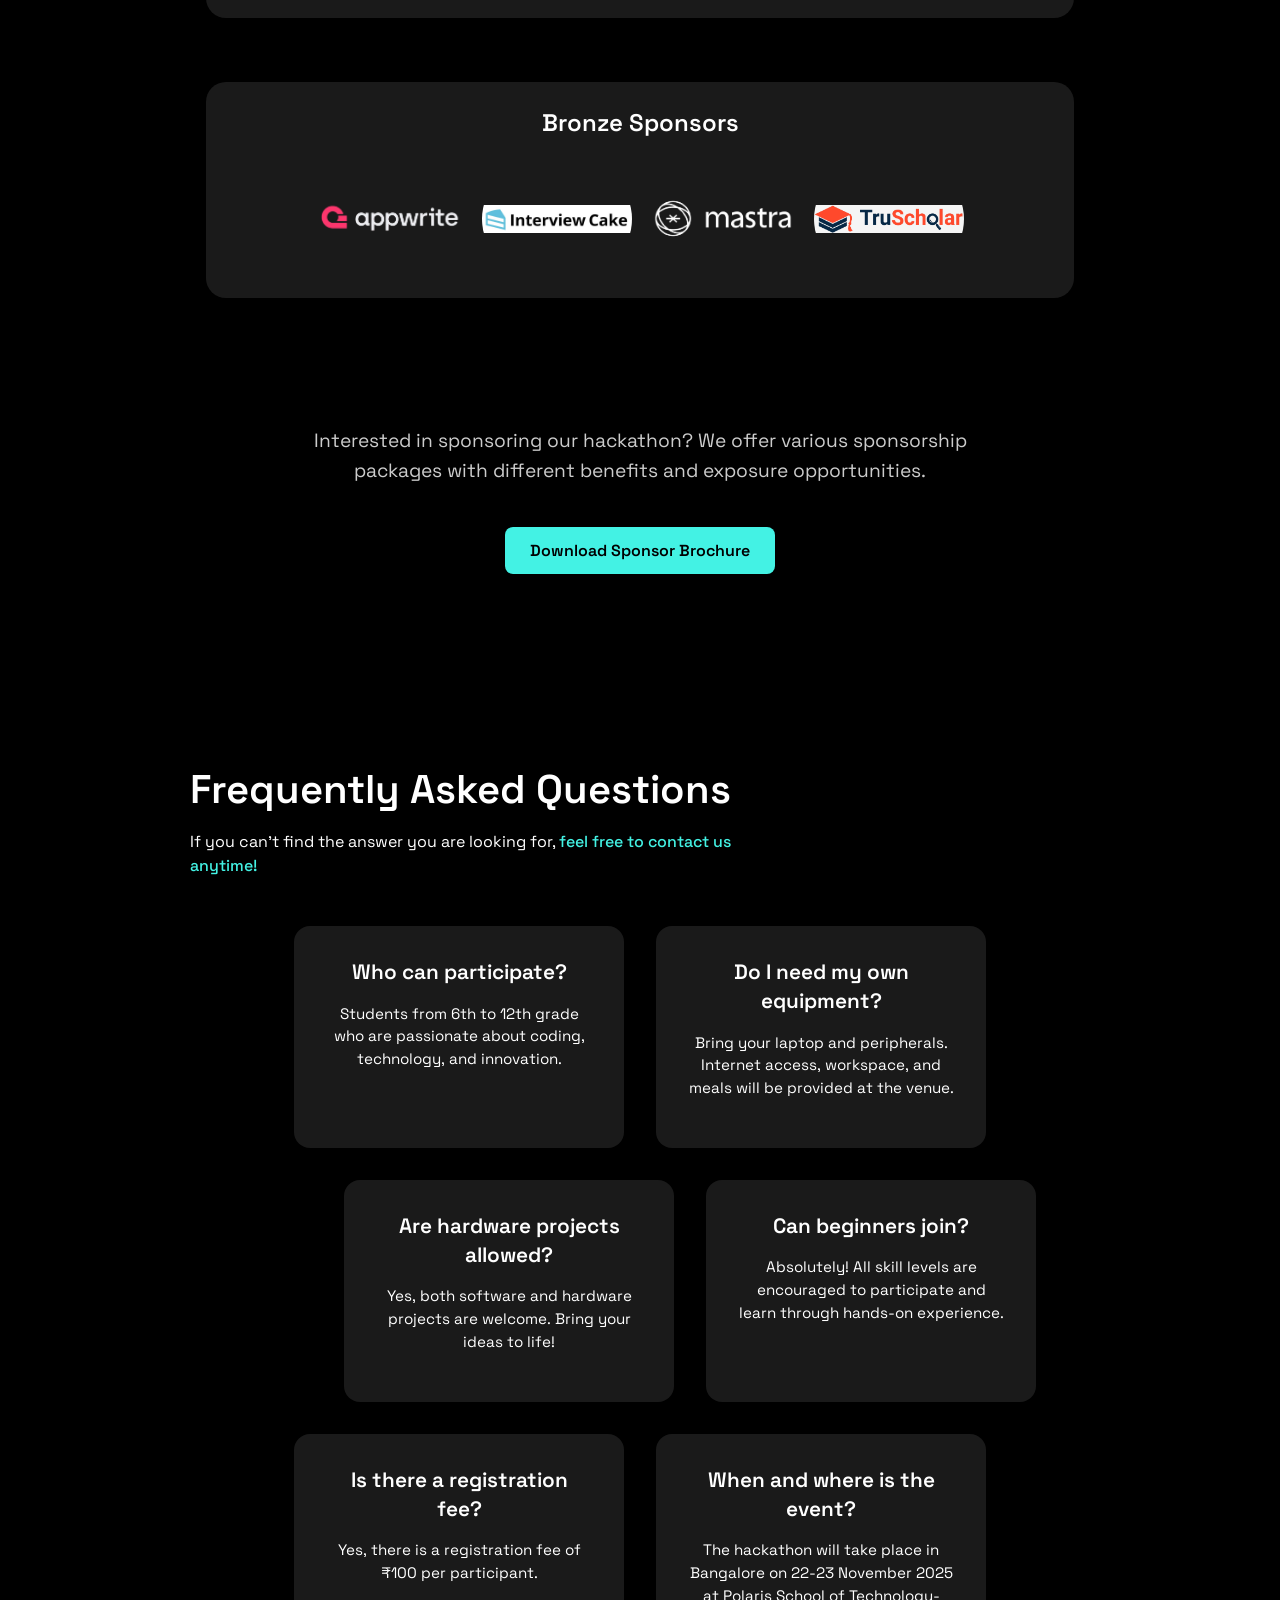
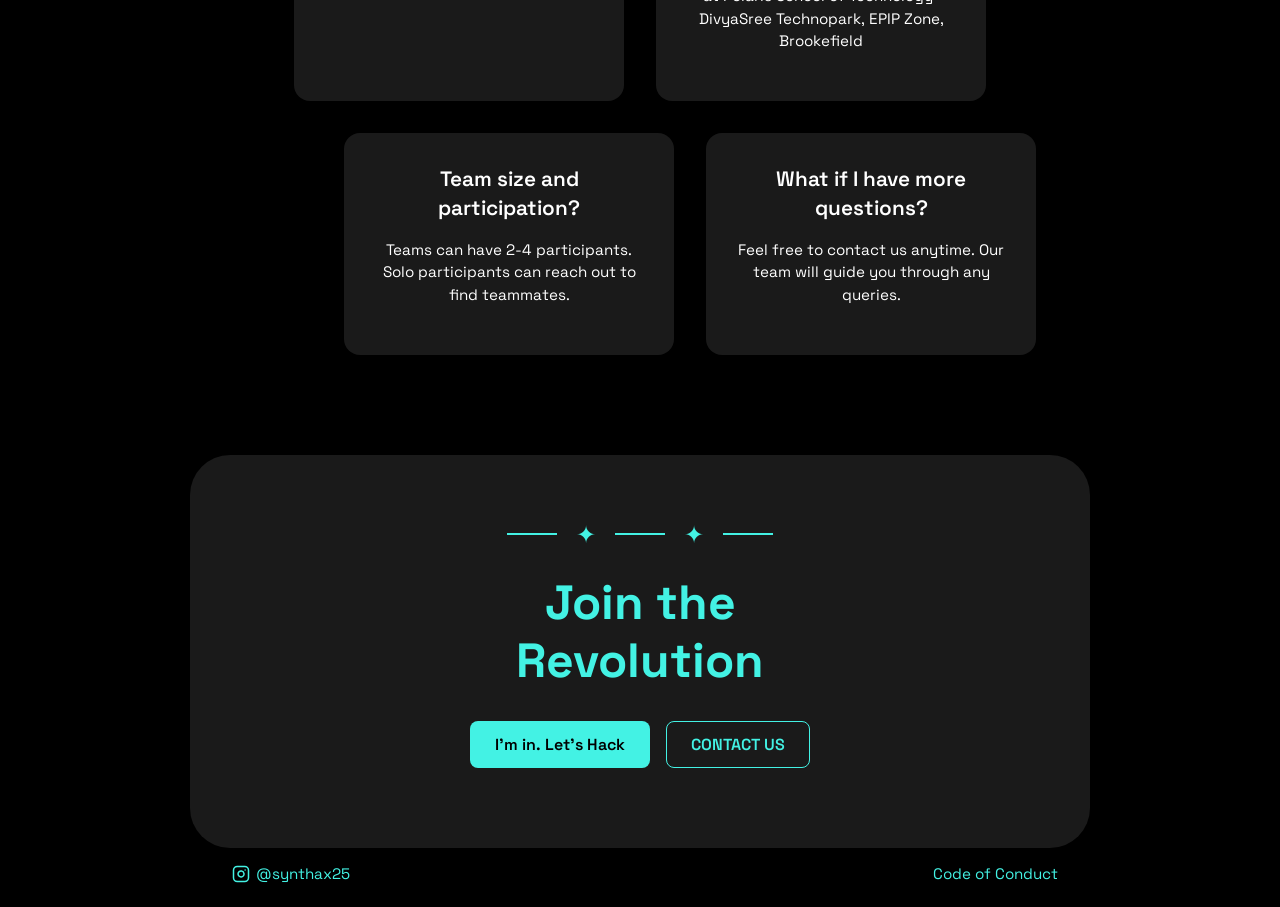
==== commit 0dbde676: "Remove timer from hero section in index.html Removed the timer section from the main hero." ====
--- a/index.html
+++ b/index.html
@@ -73,26 +73,6 @@
         <div class="glitch-wrapper">
             <h1 class="glitch" data-text="SYNTHAX">SYNTHAX</h1>
             <h2 class="tagline">Code. Create. Collaborate.</h2>
-            <div class="timer-wrapper">
-                <div class="timer">
-                    <div class="timer-segment">
-                        <span class="timer-value" id="timer-days">26</span>
-                        <span class="timer-label">DAYS</span>
-                    </div>
-                    <div class="timer-segment">
-                        <span class="timer-value" id="timer-hours">14</span>
-                        <span class="timer-label">HOURS</span>
-                    </div>
-                    <div class="timer-segment">
-                        <span class="timer-value" id="timer-mins">56</span>
-                        <span class="timer-label">MINS</span>
-                    </div>
-                    <div class="timer-segment">
-                        <span class="timer-value" id="timer-secs">39</span>
-                        <span class="timer-label">SECS</span>
-                    </div>
-                </div>
-            </div>
         </div>
     </main>
     <div class="about" id="about">
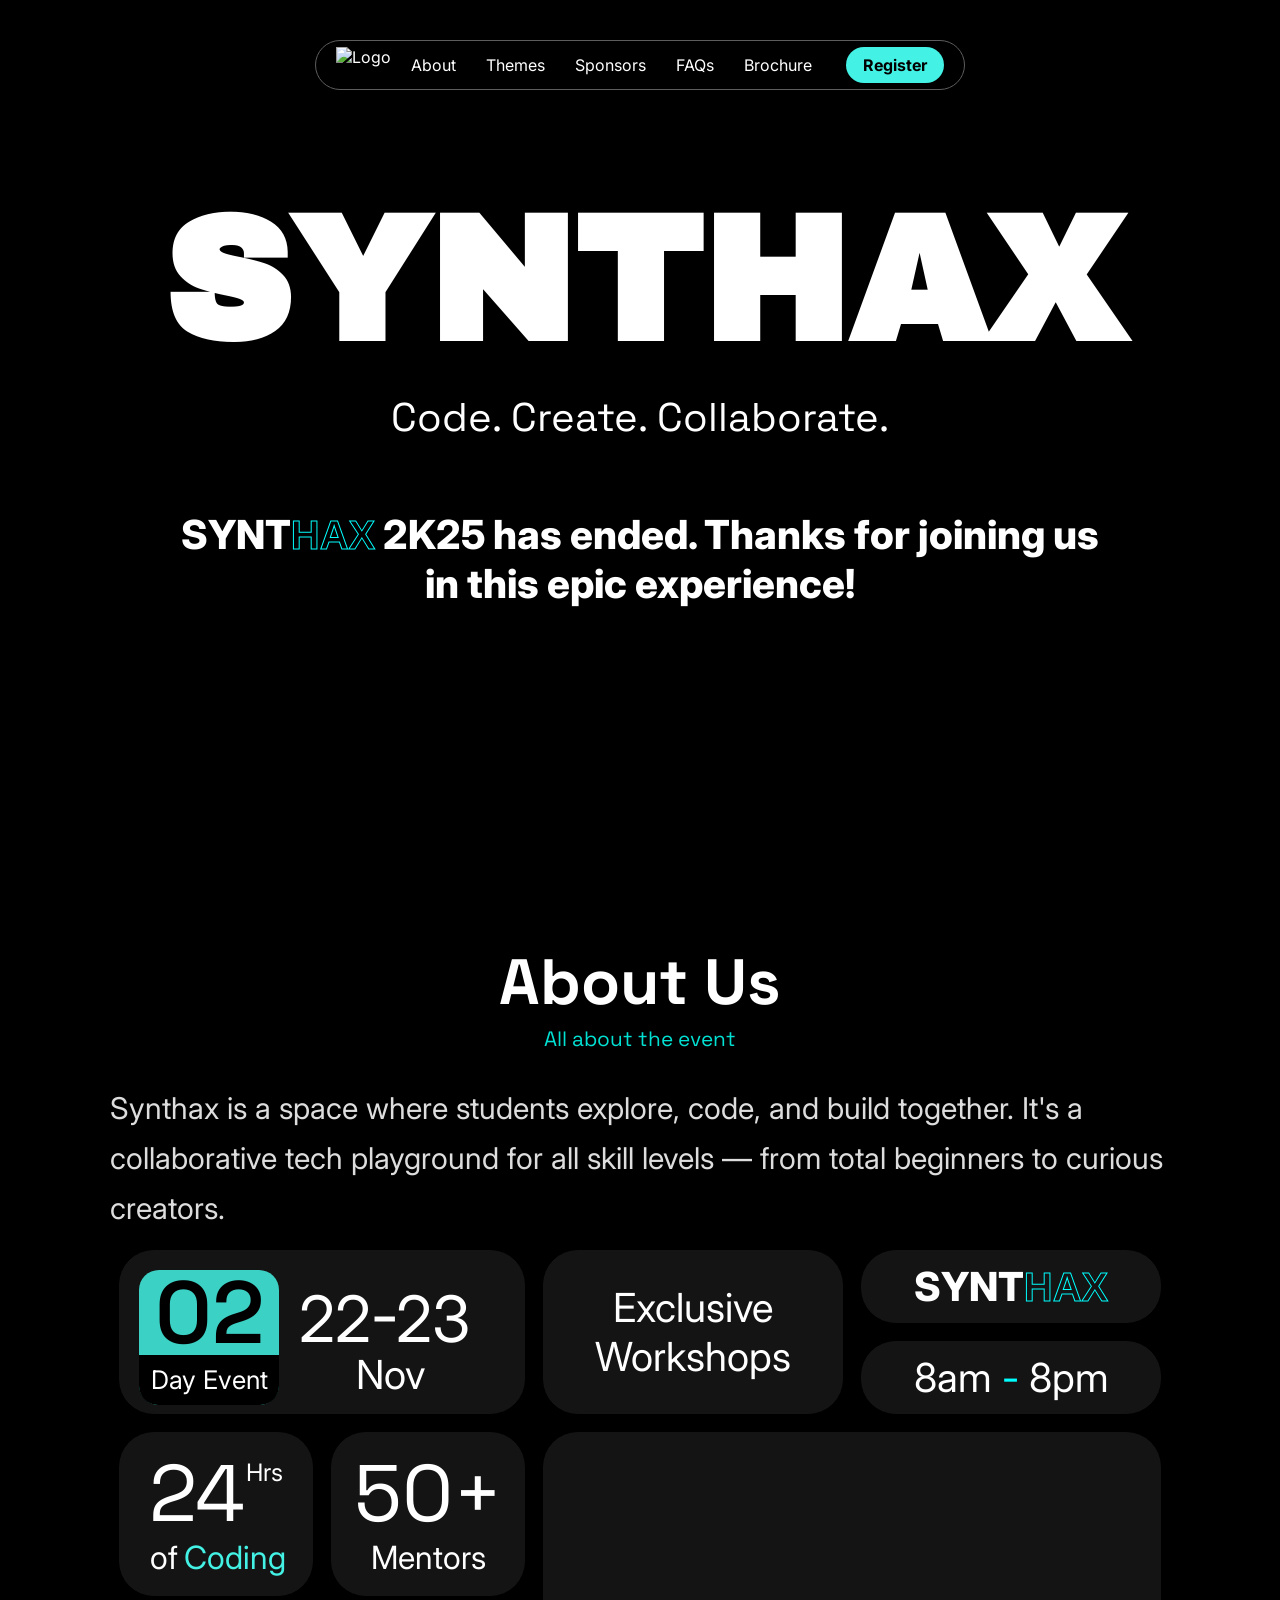
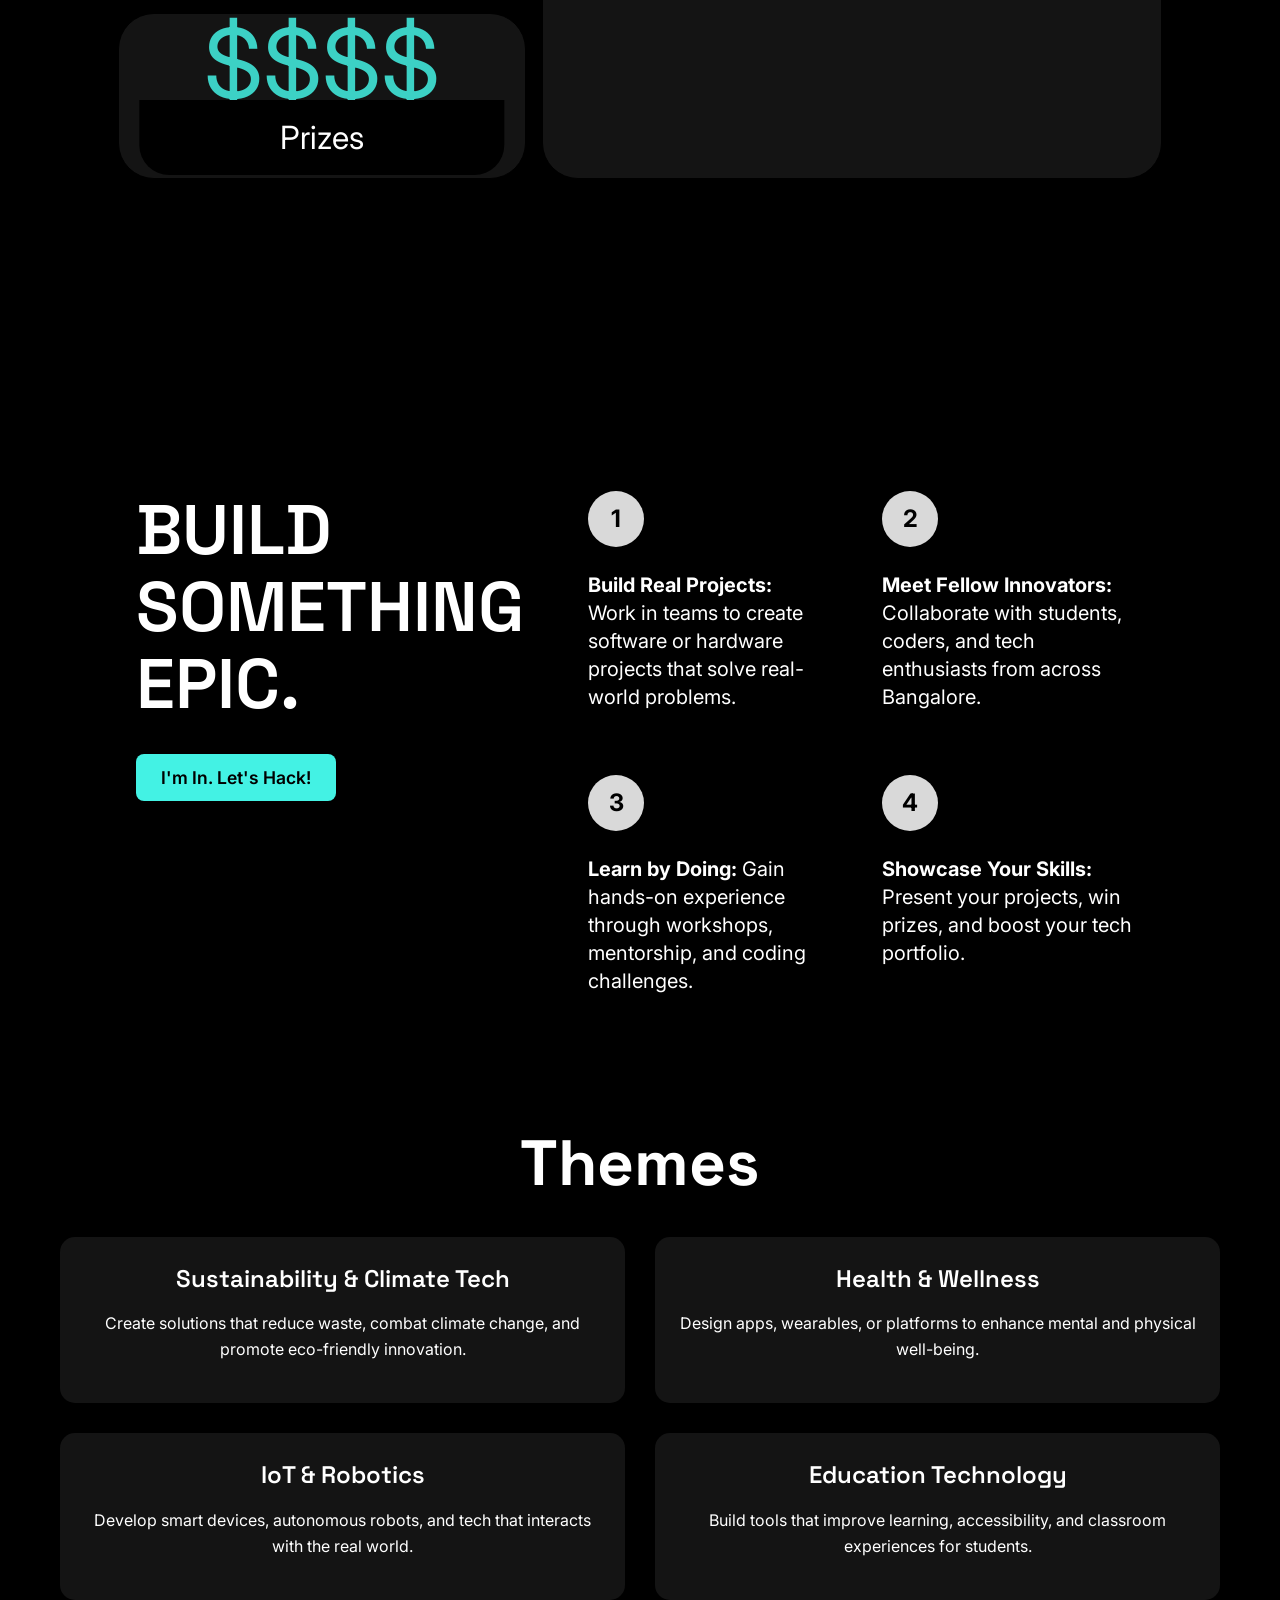
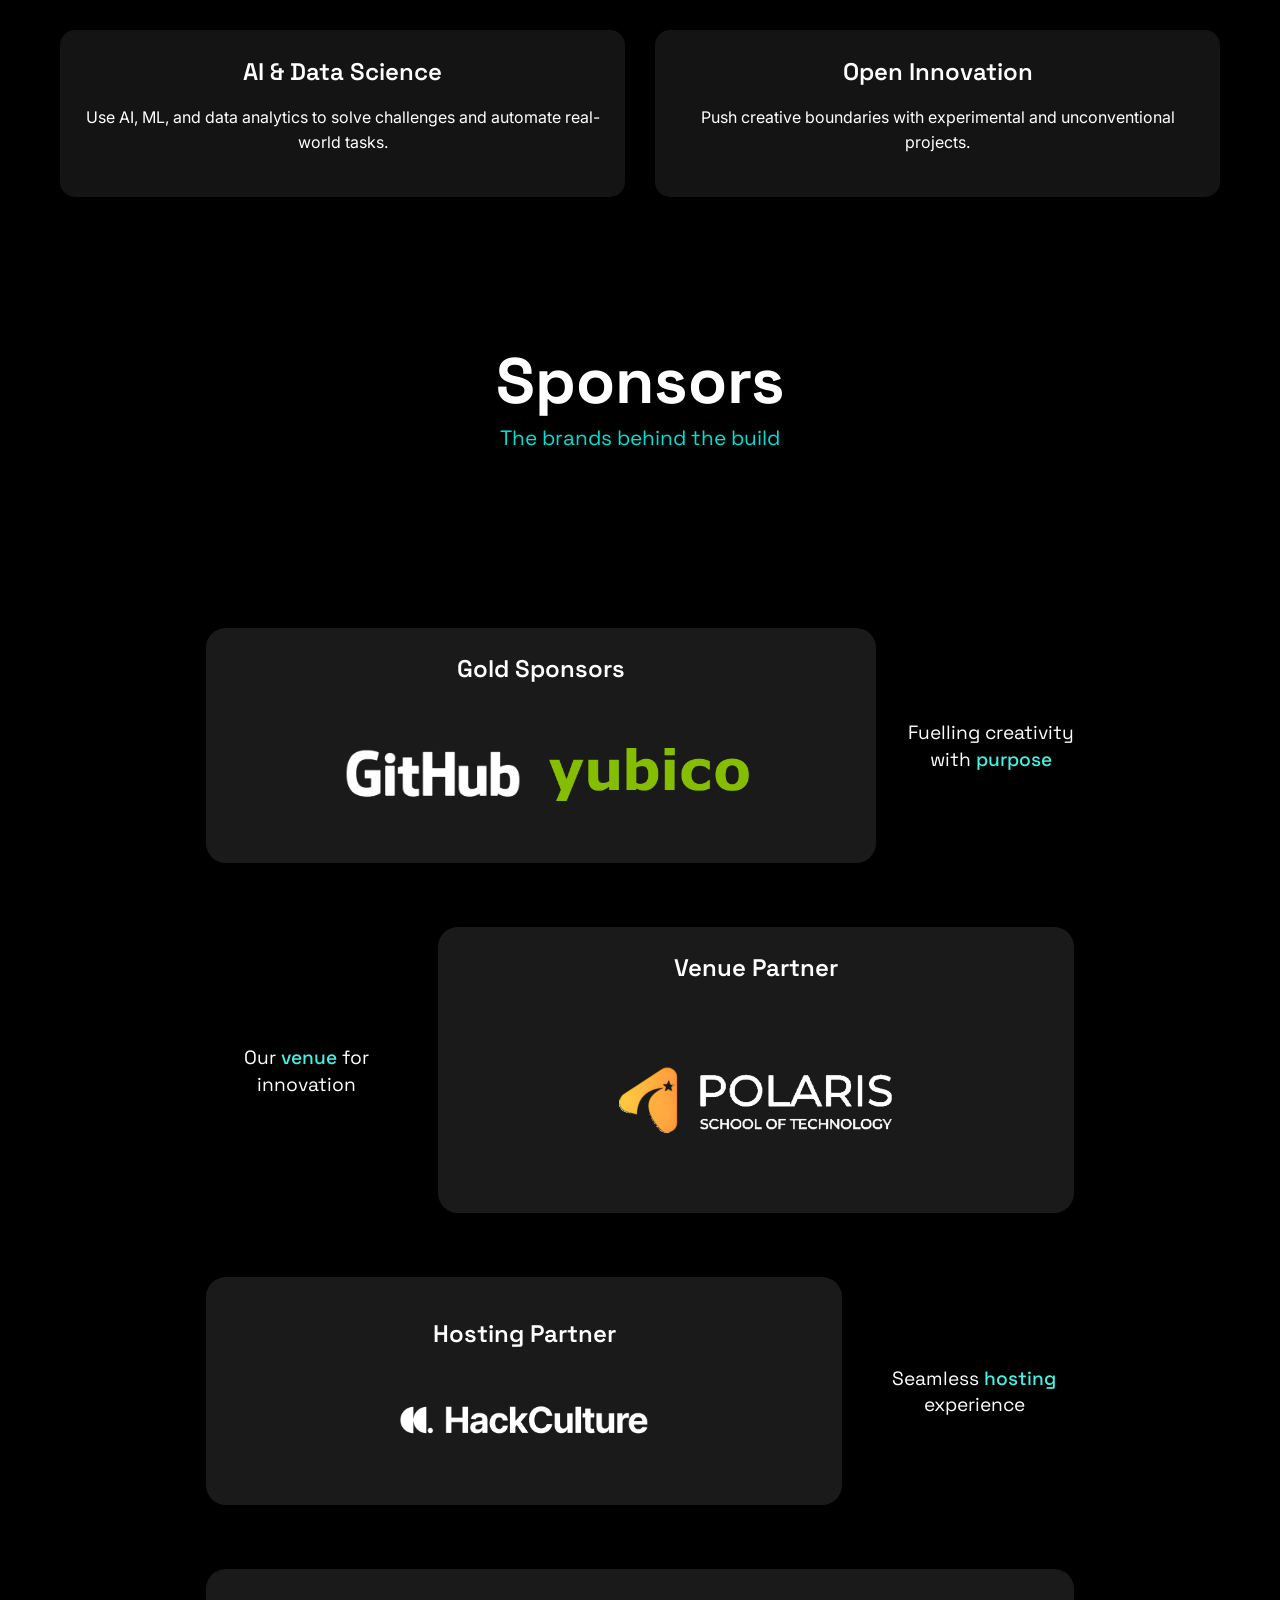
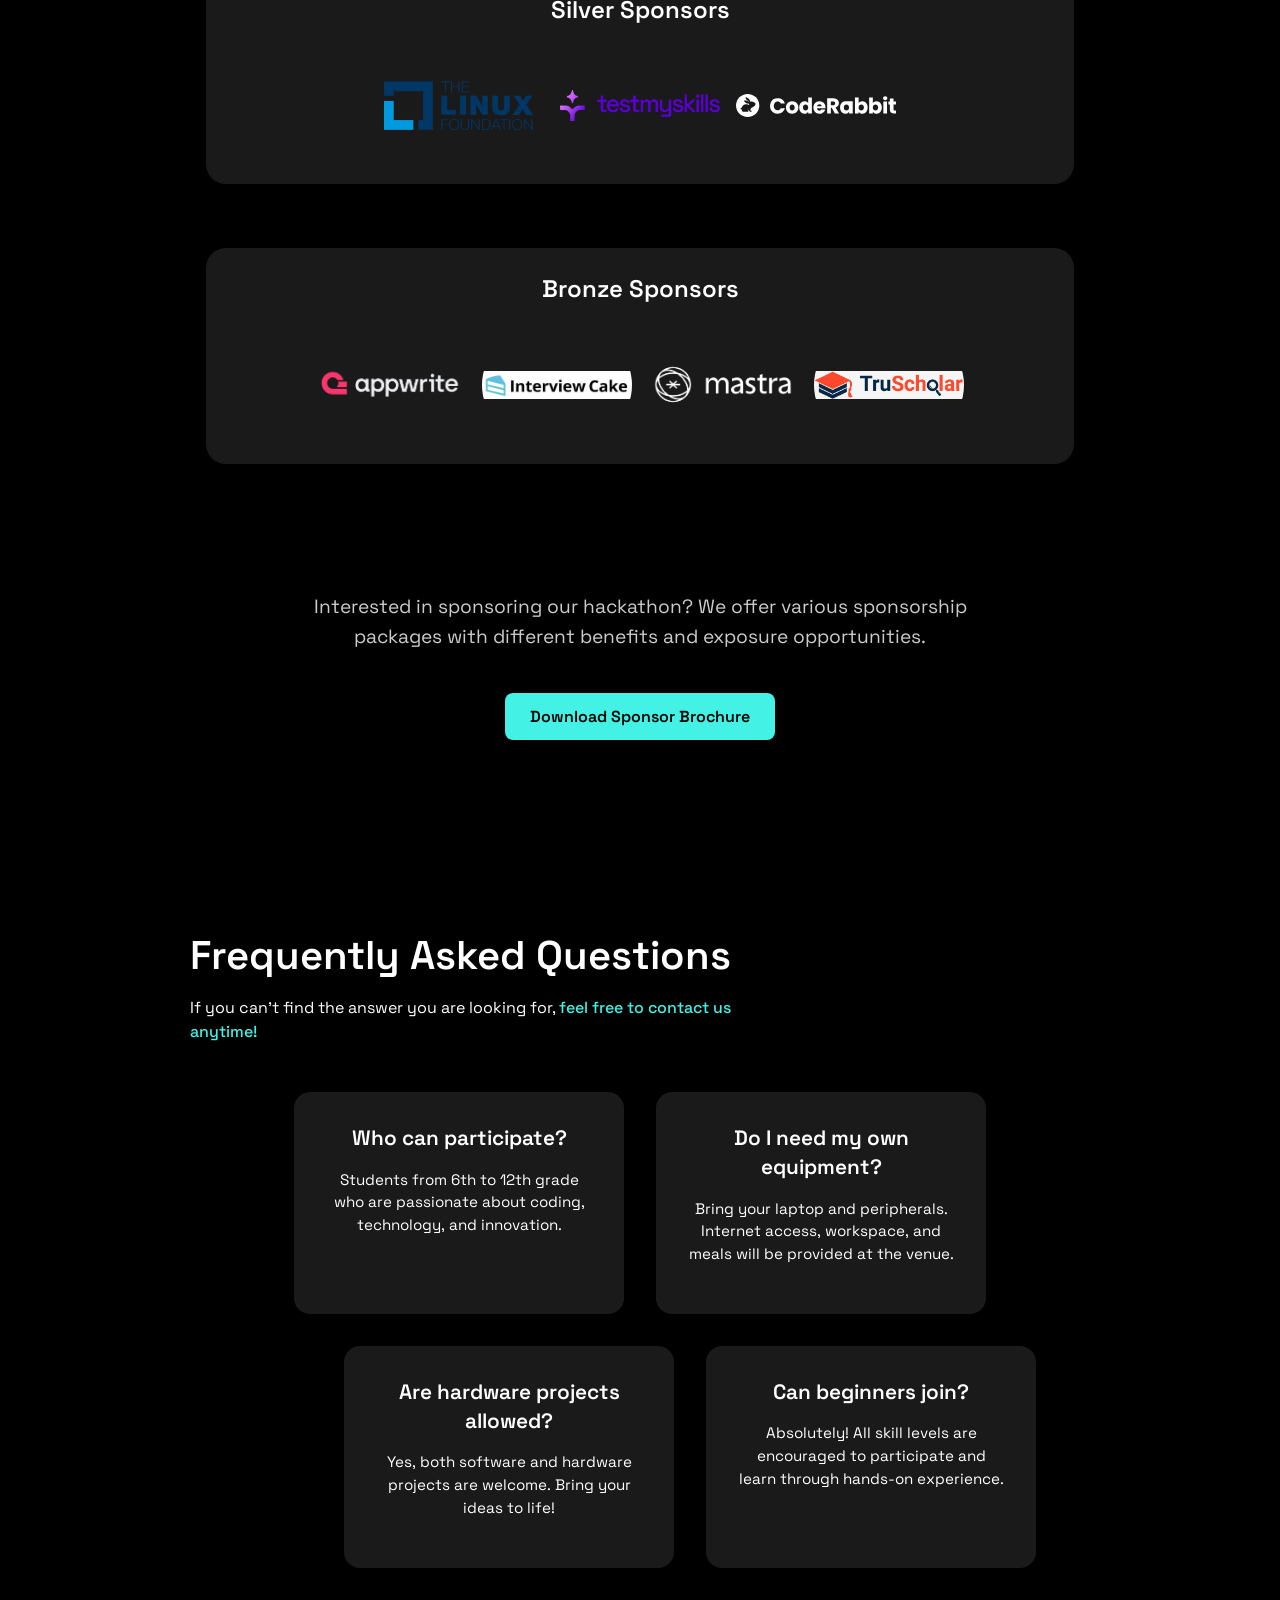
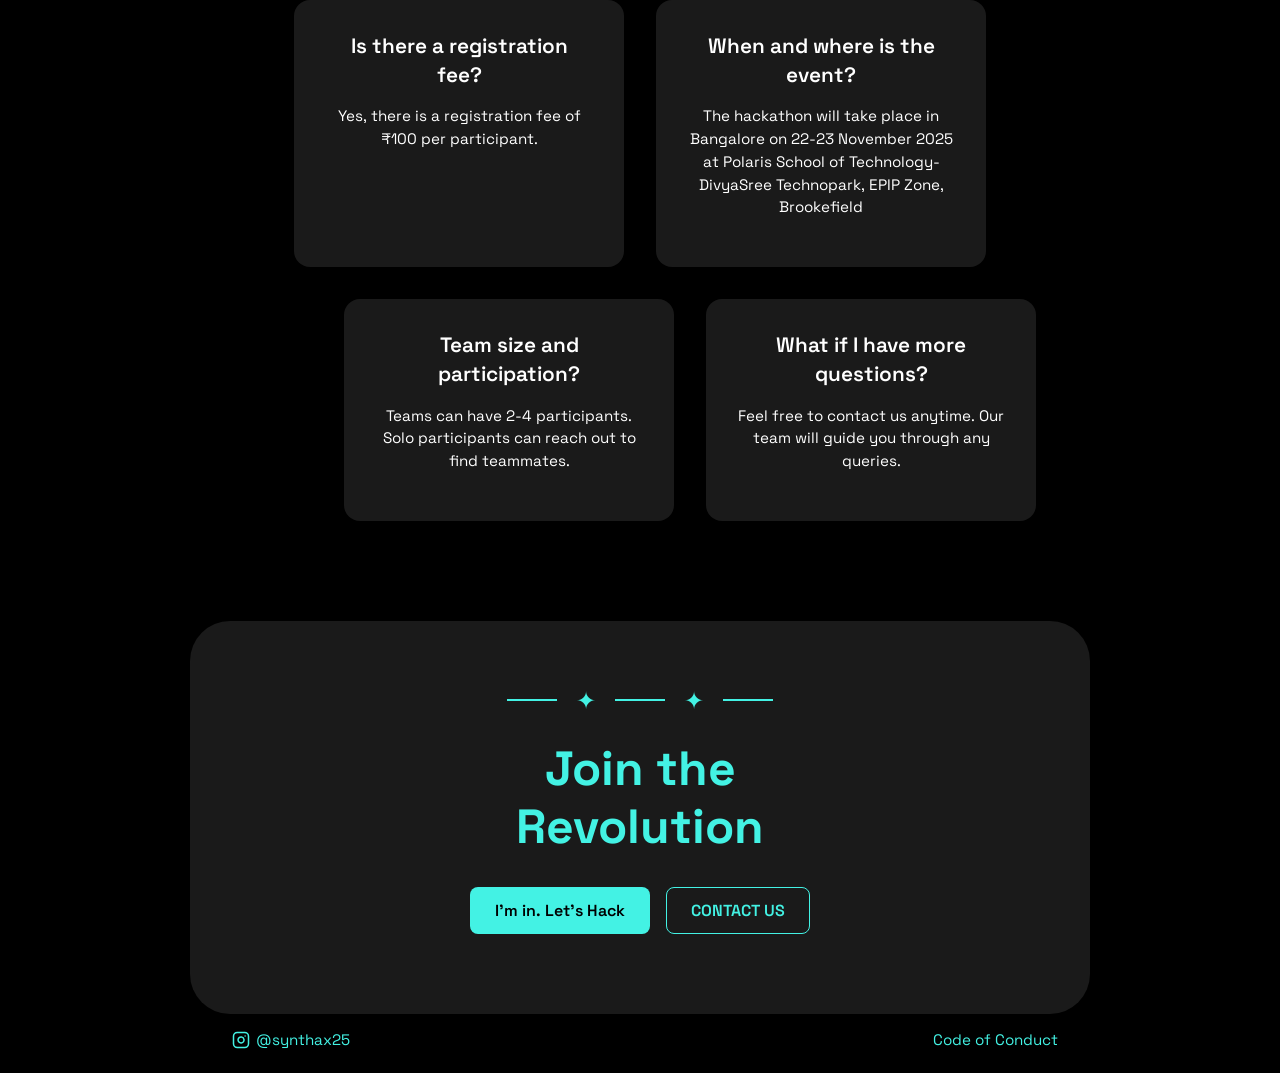
==== commit f8bc682c: "feat: add ended text and resize prizes div Signed-off-by: ok-coder1 <codershub.code@gmail.com>" ====
--- a/index.html
+++ b/index.html
@@ -73,6 +73,10 @@
         <div class="glitch-wrapper">
             <h1 class="glitch" data-text="SYNTHAX">SYNTHAX</h1>
             <h2 class="tagline">Code. Create. Collaborate.</h2>
+            <br>
+            <div class="stat">
+                <div class="synt">SYNT<span class="hax">HAX</span> 2K25 has ended. Thanks for joining us <br> in this epic experience!</div>
+            </div>
         </div>
     </main>
     <div class="about" id="about">
--- a/style.css
+++ b/style.css
@@ -993,6 +993,7 @@
 .prizes {
   border-radius: 0px 0px 30px 30px;
   background: #000;
+  height: 75px;
   width: 90%; /* or any relative width you want */
   aspect-ratio: 4 / 1; /* maintains width:height ratio of 3:1 */
   position: absolute;
@@ -1048,7 +1049,7 @@
 	font-style: normal;
 	font-weight: 400;
 	line-height: 50px; /* 138.889% */
-	text-align: center;
+	text-align: left;
 }
 
 .blue {
@@ -2202,4 +2203,3 @@
       font-size: 4rem;
     }
 }
-
